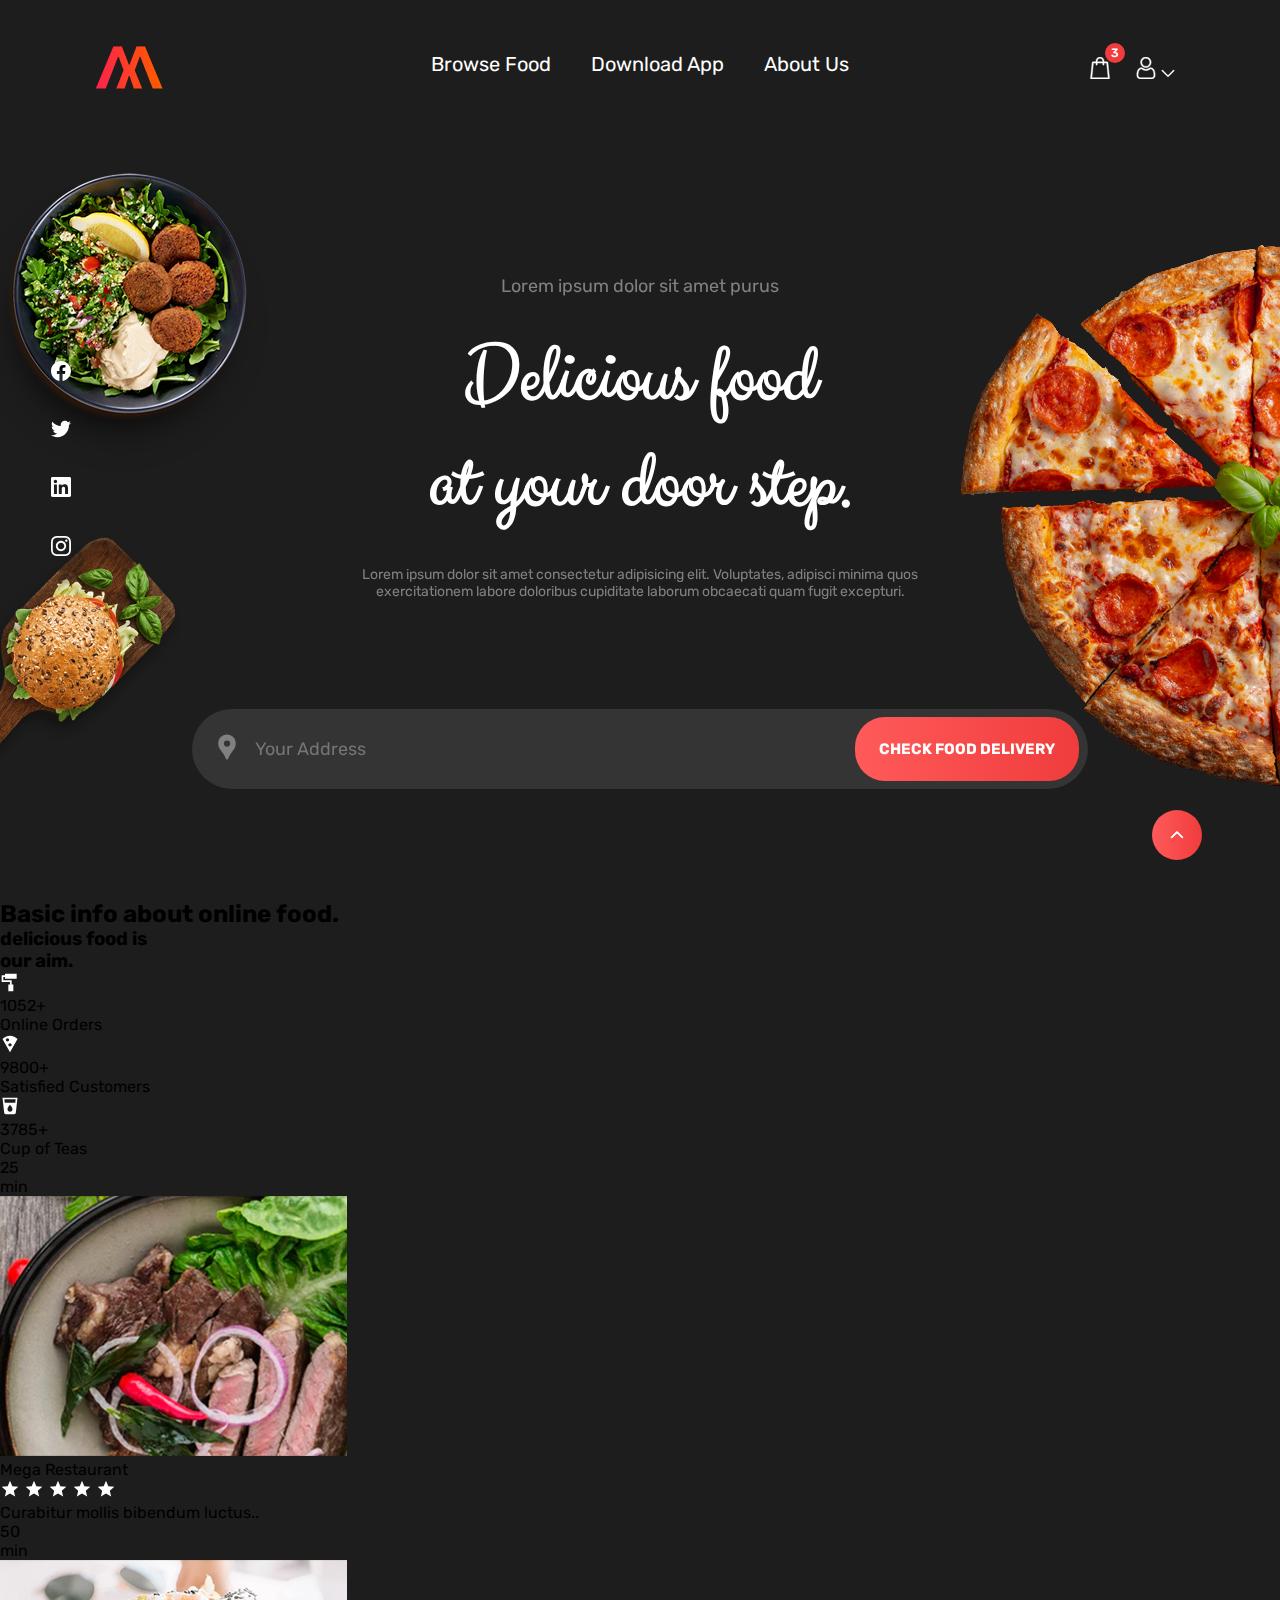
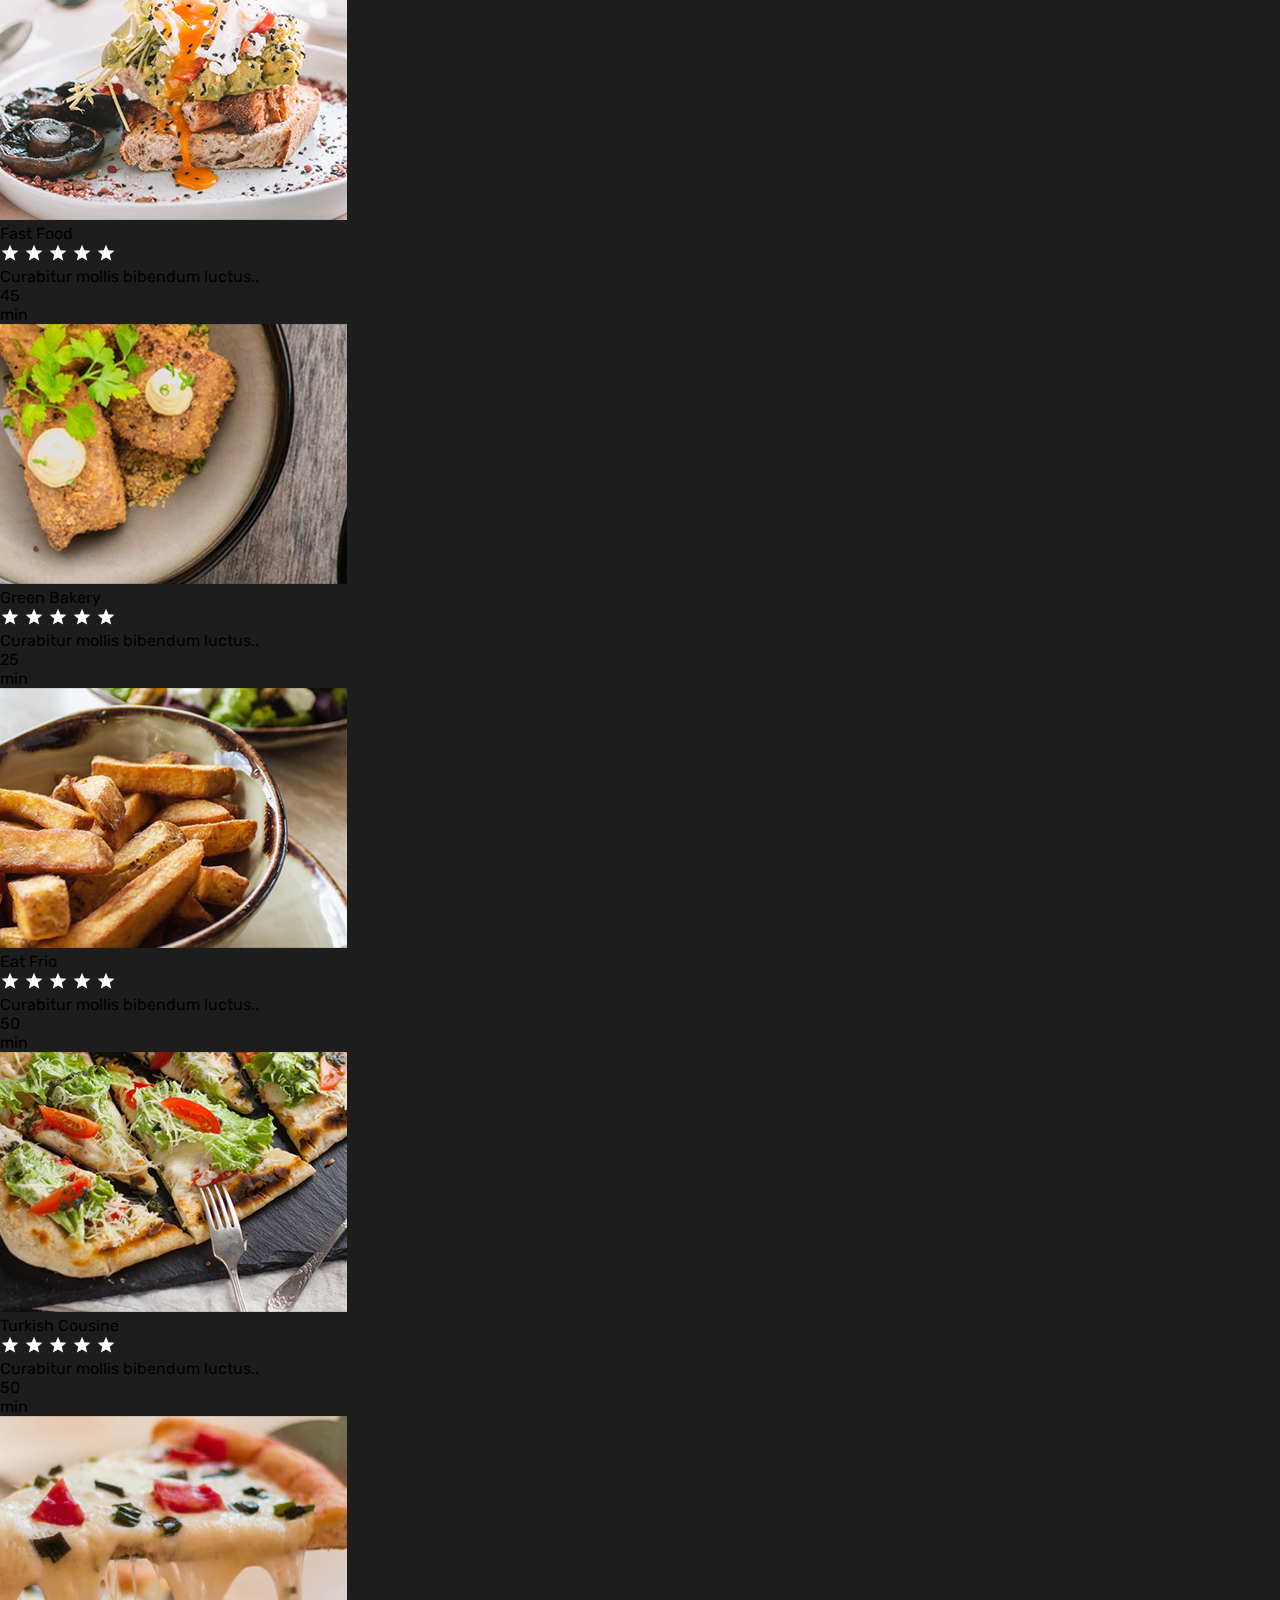
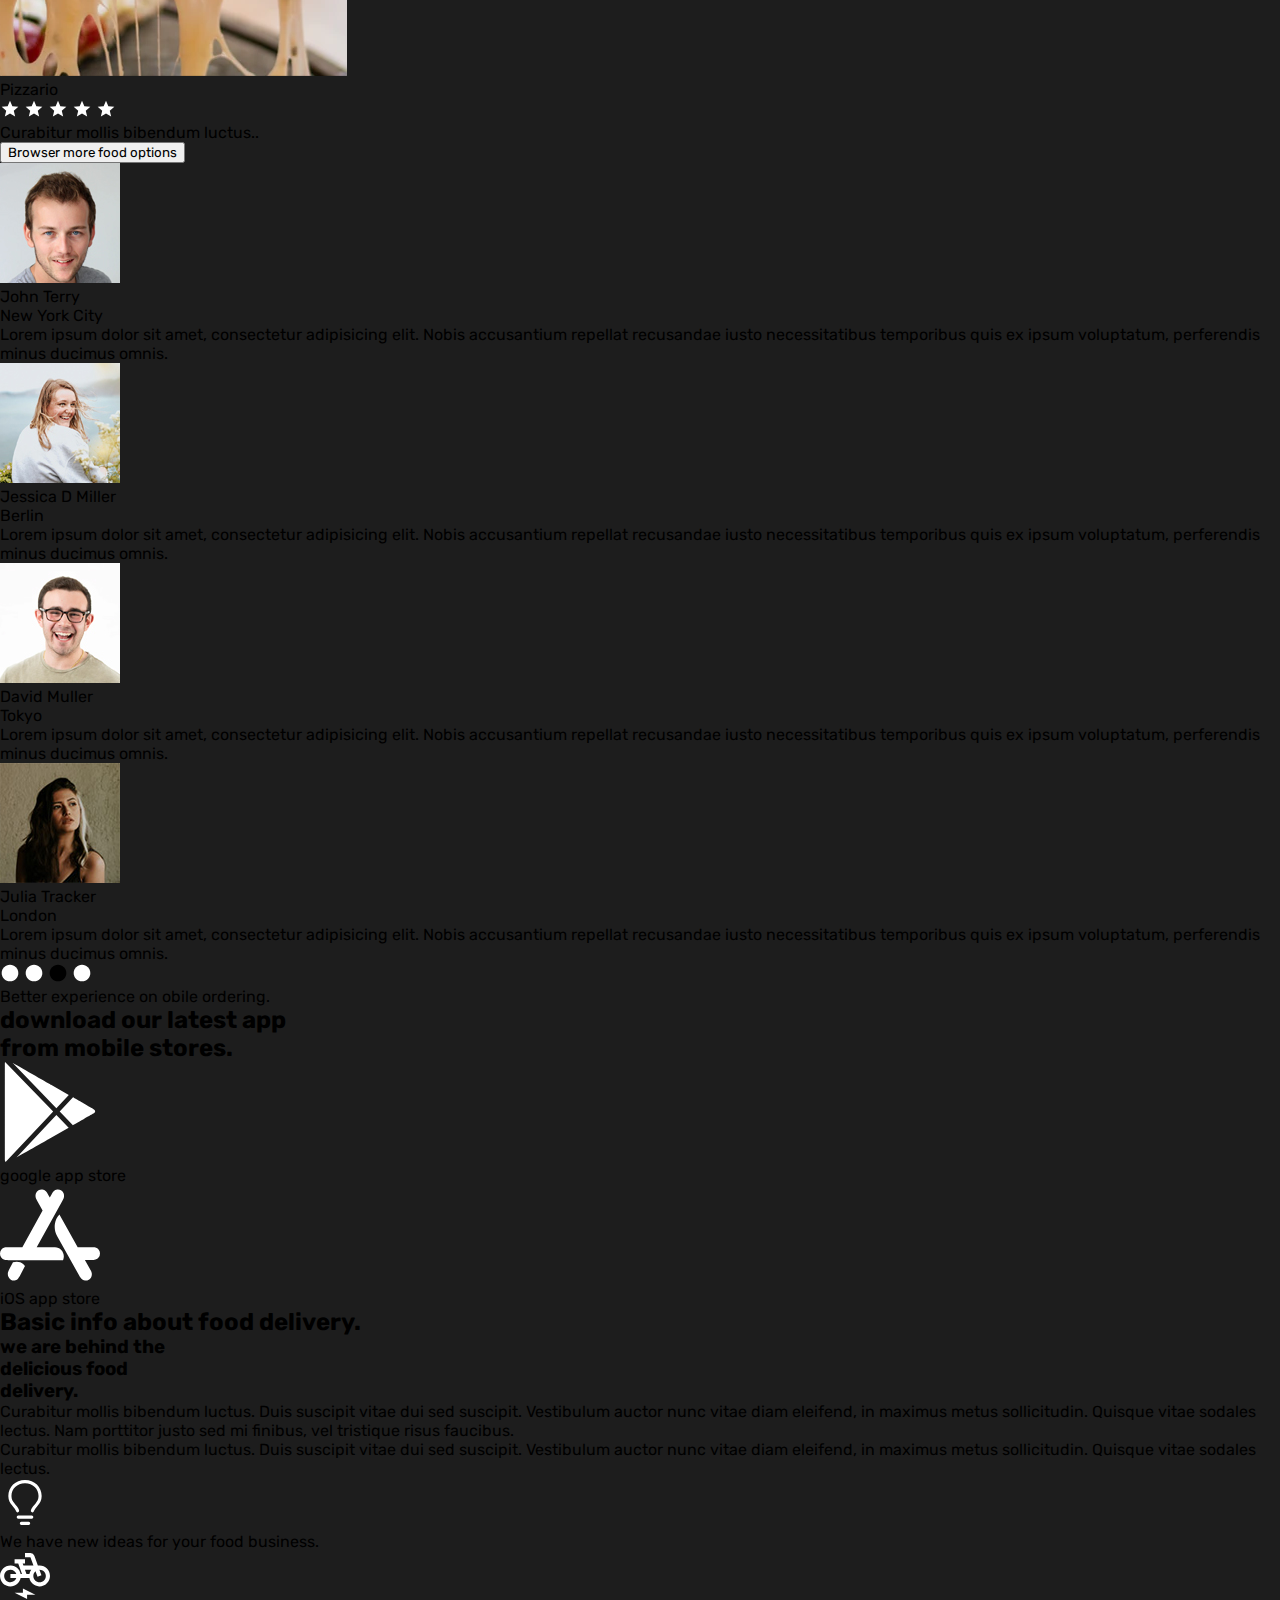
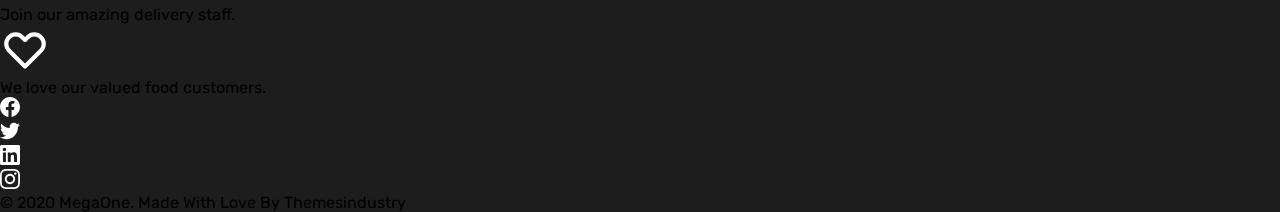
==== index.html @ eb3d3e6e "complete main section style" ====
<!DOCTYPE html>
<html lang="en">
<head>
    <meta charset="UTF-8">
    <meta name="viewport" content="width=device-width, initial-scale=1.0">
    <title>Food Delivery</title>
    <link rel="stylesheet" href="style/main.css">
    <link rel="preconnect" href="https://fonts.gstatic.com">
    <link href="https://fonts.googleapis.com/css2?family=Rubik:ital,wght@0,300;0,400;0,500;0,600;0,700;0,800;0,900;1,300;1,400;1,600;1,700;1,800;1,900&display=swap" rel="stylesheet">
    <link href="https://fonts.googleapis.com/css2?family=Clicker+Script&display=swap" rel="stylesheet">
</head>
<body>
    <div class="scroll-top">
        <svg width="20" height="20" xmlns="http://www.w3.org/2000/svg" viewBox="0 0 24 24" fill="currentColor" color="#fff">
            <path stroke="#fff" stroke-width="1" fill-rule="evenodd" d="M18.78 15.28a.75.75 0 000-1.06l-6.25-6.25a.75.75 0 00-1.06 0l-6.25 6.25a.75.75 0 101.06 1.06L12 9.56l5.72 5.72a.75.75 0 001.06 0z"></path>
        </svg>
    </div>
    <header>
        <div class="logo">
            <img src="imgs/logo.png" alt="logo">
        </div>
        <nav>
            <ul>
                <li>Browse Food</li>
                <li>Download App</li>
                <li>About Us</li>
            </ul>   
        </nav>
        <div class="checkout">
            <div class="shopping-bag">
                <svg height="22" width="22" viewBox="-35 0 512 512.00102" fill="white">
                    <path stroke="#fff" stroke-width="10" d="m443.054688 495.171875-38.914063-370.574219c-.816406-7.757812-7.355469-13.648437-15.15625-13.648437h-73.140625v-16.675781c0-51.980469-42.292969-94.273438-94.273438-94.273438-51.984374 0-94.277343 42.292969-94.277343 94.273438v16.675781h-73.140625c-7.800782 0-14.339844 5.890625-15.15625 13.648437l-38.9140628 370.574219c-.4492192 4.292969.9453128 8.578125 3.8320308 11.789063 2.890626 3.207031 7.007813 5.039062 11.324219 5.039062h412.65625c4.320313 0 8.4375-1.832031 11.324219-5.039062 2.894531-3.210938 4.285156-7.496094 3.835938-11.789063zm-285.285157-400.898437c0-35.175782 28.621094-63.796876 63.800781-63.796876 35.175782 0 63.796876 28.621094 63.796876 63.796876v16.675781h-127.597657zm-125.609375 387.25 35.714844-340.097657h59.417969v33.582031c0 8.414063 6.824219 15.238282 15.238281 15.238282s15.238281-6.824219 15.238281-15.238282v-33.582031h127.597657v33.582031c0 8.414063 6.824218 15.238282 15.238281 15.238282 8.414062 0 15.238281-6.824219 15.238281-15.238282v-33.582031h59.417969l35.714843 340.097657zm0 0"/>
                </svg>
                <div class="number">3</div>
                <div class="user-bag-submenu">
                    <div class="cart-items">
                        <div class="item" id="item-1">
                            <img src="imgs/item1.png" alt="item1"/>
                            <div class="info">
                                <div class="title">Lamp Chops Handi</div>
                                <div class="newoldprice">
                                    <span>$45.9</span>
                                    <span class="oldprice">$229.9</span>
                                </div>
                                <div class="count-remove">
                                    <div class="count">
                                        <button class="increase">+</button>
                                        <div class="countnumber">0</div>
                                        <button class="decrease">-</button>
                                    </div>
                                    <div class="trash">
                                        <svg width="28" height="28" xmlns="http://www.w3.org/2000/svg" fill="none" viewBox="0 0 24 24" stroke="currentColor" color="#fff">
                                            <path stroke-linecap="round" stroke-linejoin="round" stroke-width="2" d="M19 7l-.867 12.142A2 2 0 0116.138 21H7.862a2 2 0 01-1.995-1.858L5 7m5 4v6m4-6v6m1-10V4a1 1 0 00-1-1h-4a1 1 0 00-1 1v3M4 7h16"></path>
                                        </svg>
                                    </div>    
                                </div>
                            </div>
                        </div>
                        <div class="item" id="item-5">
                            <img src="imgs/item5.png" alt="item5"/>
                            <div class="info">
                                <div class="title">
                                    Double Stack Pizza</div>
                                <div class="newoldprice">
                                    <span>$31.9</span>
                                    <span class="oldprice">$229.9</span>
                                </div>
                                <div class="count-remove">
                                    <div class="count">
                                        <button class="increase">+</button>
                                        <div class="countnumber">0</div>
                                        <button class="decrease">-</button>
                                    </div>
                                    <div class="trash">
                                        <svg width="28" height="28" xmlns="http://www.w3.org/2000/svg" fill="none" viewBox="0 0 24 24" stroke="currentColor" color="#fff">
                                            <path stroke-linecap="round" stroke-linejoin="round" stroke-width="2" d="M19 7l-.867 12.142A2 2 0 0116.138 21H7.862a2 2 0 01-1.995-1.858L5 7m5 4v6m4-6v6m1-10V4a1 1 0 00-1-1h-4a1 1 0 00-1 1v3M4 7h16"></path>
                                        </svg>
                                    </div>    
                                </div>
                            </div>
                        </div>
                        <div class="item" id="item-6">
                            <img src="imgs/item6.png" alt="item6"/>
                            <div class="info">
                                <div class="title">Neapolitan Pizza</div>
                                <div class="newoldprice">
                                    <span>$52.9</span>
                                    <span class="oldprice">$229.9</span>
                                </div>
                                <div class="count-remove">
                                    <div class="count">
                                        <button class="increase">+</button>
                                        <div class="countnumber">0</div>
                                        <button class="decrease">-</button>
                                    </div>
                                    <div class="trash">
                                        <svg width="28" height="28" xmlns="http://www.w3.org/2000/svg" fill="none" viewBox="0 0 24 24" stroke="currentColor" color="#fff">
                                            <path stroke-linecap="round" stroke-linejoin="round" stroke-width="2" d="M19 7l-.867 12.142A2 2 0 0116.138 21H7.862a2 2 0 01-1.995-1.858L5 7m5 4v6m4-6v6m1-10V4a1 1 0 00-1-1h-4a1 1 0 00-1 1v3M4 7h16"></path>
                                        </svg>
                                    </div>    
                                </div>
                            </div>
                        </div>
                    </div>
                    <div class="checkout-price">$239.9</div>
                    <button class="checkout-button">CHECKOUT</button>
                </div>  
            </div>
            <div class="user-login">
                <svg width="22px" height="22px" viewBox="-42 0 512 512.001" fill="white" xmlns="http://www.w3.org/2000/svg">
                    <path stroke="#fff" stroke-width="10" d="m210.351562 246.632812c33.882813 0 63.21875-12.152343 87.195313-36.128906 23.96875-23.972656 36.125-53.304687 36.125-87.191406 0-33.875-12.152344-63.210938-36.128906-87.191406-23.976563-23.96875-53.3125-36.121094-87.191407-36.121094-33.886718 0-63.21875 12.152344-87.191406 36.125s-36.128906 53.308594-36.128906 87.1875c0 33.886719 12.15625 63.222656 36.128906 87.195312 23.980469 23.96875 53.316406 36.125 87.191406 36.125zm-65.972656-189.292968c18.394532-18.394532 39.972656-27.335938 65.972656-27.335938 25.996094 0 47.578126 8.941406 65.976563 27.335938 18.394531 18.398437 27.339844 39.980468 27.339844 65.972656 0 26-8.945313 47.578125-27.339844 65.976562-18.398437 18.398438-39.980469 27.339844-65.976563 27.339844-25.992187 0-47.570312-8.945312-65.972656-27.339844-18.398437-18.394531-27.34375-39.976562-27.34375-65.976562 0-25.992188 8.945313-47.574219 27.34375-65.972656zm0 0"/>
                    <path stroke="#fff" stroke-width="10" d="m426.128906 393.703125c-.691406-9.976563-2.089844-20.859375-4.148437-32.351563-2.078125-11.578124-4.753907-22.523437-7.957031-32.527343-3.3125-10.339844-7.808594-20.550781-13.375-30.335938-5.769532-10.15625-12.550782-19-20.160157-26.277343-7.957031-7.613282-17.699219-13.734376-28.964843-18.199219-11.226563-4.441407-23.667969-6.691407-36.976563-6.691407-5.226563 0-10.28125 2.144532-20.042969 8.5-6.007812 3.917969-13.035156 8.449219-20.878906 13.460938-6.707031 4.273438-15.792969 8.277344-27.015625 11.902344-10.949219 3.542968-22.066406 5.339844-33.042969 5.339844-10.96875 0-22.085937-1.796876-33.042968-5.339844-11.210938-3.621094-20.300782-7.625-26.996094-11.898438-7.769532-4.964844-14.800782-9.496094-20.898438-13.46875-9.753906-6.355468-14.808594-8.5-20.035156-8.5-13.3125 0-25.75 2.253906-36.972656 6.699219-11.257813 4.457031-21.003906 10.578125-28.96875 18.199219-7.609375 7.28125-14.390625 16.121094-20.15625 26.273437-5.558594 9.785157-10.058594 19.992188-13.371094 30.339844-3.199219 10.003906-5.875 20.945313-7.953125 32.523437-2.0625 11.476563-3.457031 22.363282-4.148437 32.363282-.679688 9.777344-1.023438 19.953125-1.023438 30.234375 0 26.726562 8.496094 48.363281 25.25 64.320312 16.546875 15.746094 38.4375 23.730469 65.066406 23.730469h246.53125c26.621094 0 48.511719-7.984375 65.0625-23.730469 16.757813-15.945312 25.253906-37.589843 25.253906-64.324219-.003906-10.316406-.351562-20.492187-1.035156-30.242187zm-44.90625 72.828125c-10.933594 10.40625-25.449218 15.464844-44.378906 15.464844h-246.527344c-18.933594 0-33.449218-5.058594-44.378906-15.460938-10.722656-10.207031-15.933594-24.140625-15.933594-42.585937 0-9.59375.316406-19.066407.949219-28.160157.617187-8.921874 1.878906-18.722656 3.75-29.136718 1.847656-10.285156 4.199219-19.9375 6.996094-28.675782 2.683593-8.378906 6.34375-16.675781 10.882812-24.667968 4.332031-7.617188 9.316407-14.152344 14.816407-19.417969 5.144531-4.925781 11.628906-8.957031 19.269531-11.980469 7.066406-2.796875 15.007812-4.328125 23.628906-4.558594 1.050781.558594 2.921875 1.625 5.953125 3.601563 6.167969 4.019531 13.277344 8.605469 21.136719 13.625 8.859375 5.648437 20.273437 10.75 33.910156 15.152344 13.941406 4.507812 28.160156 6.796875 42.273437 6.796875 14.113282 0 28.335938-2.289063 42.269532-6.792969 13.648437-4.410156 25.058594-9.507813 33.929687-15.164063 8.042969-5.140624 14.953125-9.59375 21.121094-13.617187 3.03125-1.972656 4.902344-3.042969 5.953125-3.601563 8.625.230469 16.566406 1.761719 23.636719 4.558594 7.636719 3.023438 14.121093 7.058594 19.265625 11.980469 5.5 5.261719 10.484375 11.796875 14.816406 19.421875 4.542969 7.988281 8.207031 16.289062 10.886719 24.660156 2.800781 8.75 5.15625 18.398438 7 28.675782 1.867187 10.433593 3.132812 20.238281 3.75 29.144531v.007812c.636719 9.058594.957031 18.527344.960937 28.148438-.003906 18.449219-5.214844 32.378906-15.9375 42.582031zm0 0"/>
                </svg>
                <svg class="chevron" width="22" height="22" xmlns="http://www.w3.org/2000/svg" viewBox="0 0 24 24" fill="currentColor" color="#fff"><path fill-rule="evenodd" d="M5.22 8.72a.75.75 0 000 1.06l6.25 6.25a.75.75 0 001.06 0l6.25-6.25a.75.75 0 00-1.06-1.06L12 14.44 6.28 8.72a.75.75 0 00-1.06 0z"></path>
                </svg>
                <div class="user-login-submenu">
                    <div class="login-item item">
                        <svg width="24" height="24" xmlns="http://www.w3.org/2000/svg" viewBox="0 0 20 20" fill="currentColor" color="#fff"><path fill-rule="evenodd" d="M18 8a6 6 0 01-7.743 5.743L10 14l-1 1-1 1H6v2H2v-4l4.257-4.257A6 6 0 1118 8zm-6-4a1 1 0 100 2 2 2 0 012 2 1 1 0 102 0 4 4 0 00-4-4z" clip-rule="evenodd"></path>
                        </svg>
                        <a href="#">Login</a>
                    </div>
                    <div class="register-item item">
                        <svg width="24" height="24" xmlns="http://www.w3.org/2000/svg" viewBox="0 0 20 20" fill="currentColor" color="#fff"><path d="M8 9a3 3 0 100-6 3 3 0 000 6zm0 2a6 6 0 016 6H2a6 6 0 016-6zm8-4a1 1 0 10-2 0v1h-1a1 1 0 100 2h1v1a1 1 0 102 0v-1h1a1 1 0 100-2h-1V7z"></path>
                        </svg>
                        <a href="#">Register</a>
                    </div>
                    <div class="account-item item">
                        <svg width="24" height="24" xmlns="http://www.w3.org/2000/svg" viewBox="0 0 24 24" fill="currentColor" color="#fff"><path d="M0 0h24v24H0z" fill="none"></path><path d="M12 2C6.48 2 2 6.48 2 12s4.48 10 10 10 10-4.48 10-10S17.52 2 12 2zm0 3c1.66 0 3 1.34 3 3s-1.34 3-3 3-3-1.34-3-3 1.34-3 3-3zm0 14.2a7.2 7.2 0 01-6-3.22c.03-1.99 4-3.08 6-3.08 1.99 0 5.97 1.09 6 3.08a7.2 7.2 0 01-6 3.22z"></path>
                        </svg>
                        <a href="#">Account</a>
                    </div>
                    <div class="logout-item item">
                        <svg width="24" height="24" xmlns="http://www.w3.org/2000/svg" viewBox="0 0 24 24" fill="currentColor" color="#fff"><path d="M0 0h24v24H0z" fill="none"></path><path d="M17 7l-1.41 1.41L18.17 11H8v2h10.17l-2.58 2.58L17 17l5-5zM4 5h8V3H4c-1.1 0-2 .9-2 2v14c0 1.1.9 2 2 2h8v-2H4V5z"></path>
                        </svg>
                        <a href="#">Logout</a>
                    </div>
                </div>
            </div>
        </div>
    </header>
    
    <main>
        <div class="mid-ri-img images">
            <img src="imgs/miri.png" alt="Pizza">
        </div>
        <div class="up-le-img images">
            <img src="imgs/uple.png" alt="dish">
        </div>
        <div class="lo-le-img images">
            <img src="imgs/lole.png" alt="">
        </div>
        <div class="social-icons">
            <div class="facebook">
                <svg width="20" height="20" role="img" viewBox="0 0 24 24" fill="currentColor" color="#fff" xmlns="http://www.w3.org/2000/svg">
                    <path d="M23.9981 11.9991C23.9981 5.37216 18.626 0 11.9991 0C5.37216 0 0 5.37216 0 11.9991C0 17.9882 4.38789 22.9522 10.1242 23.8524V15.4676H7.07758V11.9991H10.1242V9.35553C10.1242 6.34826 11.9156 4.68714 14.6564 4.68714C15.9692 4.68714 17.3424 4.92149 17.3424 4.92149V7.87439H15.8294C14.3388 7.87439 13.8739 8.79933 13.8739 9.74824V11.9991H17.2018L16.6698 15.4676H13.8739V23.8524C19.6103 22.9522 23.9981 17.9882 23.9981 11.9991Z"></path>
                </svg>
            </div>
            <div class="twitter">
                <svg width="20" height="20" role="img" viewBox="0 0 24 24" fill="currentColor" color="#fff" xmlns="http://www.w3.org/2000/svg">
                    <path d="M23.954 4.569c-.885.389-1.83.654-2.825.775 1.014-.611 1.794-1.574 2.163-2.723-.951.555-2.005.959-3.127 1.184-.896-.959-2.173-1.559-3.591-1.559-2.717 0-4.92 2.203-4.92 4.917 0 .39.045.765.127 1.124C7.691 8.094 4.066 6.13 1.64 3.161c-.427.722-.666 1.561-.666 2.475 0 1.71.87 3.213 2.188 4.096-.807-.026-1.566-.248-2.228-.616v.061c0 2.385 1.693 4.374 3.946 4.827-.413.111-.849.171-1.296.171-.314 0-.615-.03-.916-.086.631 1.953 2.445 3.377 4.604 3.417-1.68 1.319-3.809 2.105-6.102 2.105-.39 0-.779-.023-1.17-.067 2.189 1.394 4.768 2.209 7.557 2.209 9.054 0 13.999-7.496 13.999-13.986 0-.209 0-.42-.015-.63.961-.689 1.8-1.56 2.46-2.548l-.047-.02z"></path>
                </svg>
            </div>
            <div class="linkedin">
                <svg width="20" height="20" role="img" viewBox="0 0 24 24" fill="currentColor" color="#fff" xmlns="http://www.w3.org/2000/svg">
                    <path d="M20.447 20.452h-3.554v-5.569c0-1.328-.027-3.037-1.852-3.037-1.853 0-2.136 1.445-2.136 2.939v5.667H9.351V9h3.414v1.561h.046c.477-.9 1.637-1.85 3.37-1.85 3.601 0 4.267 2.37 4.267 5.455v6.286zM5.337 7.433c-1.144 0-2.063-.926-2.063-2.065 0-1.138.92-2.063 2.063-2.063 1.14 0 2.064.925 2.064 2.063 0 1.139-.925 2.065-2.064 2.065zm1.782 13.019H3.555V9h3.564v11.452zM22.225 0H1.771C.792 0 0 .774 0 1.729v20.542C0 23.227.792 24 1.771 24h20.451C23.2 24 24 23.227 24 22.271V1.729C24 .774 23.2 0 22.222 0h.003z"></path>
                </svg>
            </div>
            <div class="instagram">
                <svg width="20" height="20" role="img" viewBox="0 0 24 24" fill="currentColor" color="#fff" xmlns="http://www.w3.org/2000/svg">
                    <path d="M12 0C8.74 0 8.333.015 7.053.072 5.775.132 4.905.333 4.14.63c-.789.306-1.459.717-2.126 1.384S.935 3.35.63 4.14C.333 4.905.131 5.775.072 7.053.012 8.333 0 8.74 0 12s.015 3.667.072 4.947c.06 1.277.261 2.148.558 2.913.306.788.717 1.459 1.384 2.126.667.666 1.336 1.079 2.126 1.384.766.296 1.636.499 2.913.558C8.333 23.988 8.74 24 12 24s3.667-.015 4.947-.072c1.277-.06 2.148-.262 2.913-.558.788-.306 1.459-.718 2.126-1.384.666-.667 1.079-1.335 1.384-2.126.296-.765.499-1.636.558-2.913.06-1.28.072-1.687.072-4.947s-.015-3.667-.072-4.947c-.06-1.277-.262-2.149-.558-2.913-.306-.789-.718-1.459-1.384-2.126C21.319 1.347 20.651.935 19.86.63c-.765-.297-1.636-.499-2.913-.558C15.667.012 15.26 0 12 0zm0 2.16c3.203 0 3.585.016 4.85.071 1.17.055 1.805.249 2.227.415.562.217.96.477 1.382.896.419.42.679.819.896 1.381.164.422.36 1.057.413 2.227.057 1.266.07 1.646.07 4.85s-.015 3.585-.074 4.85c-.061 1.17-.256 1.805-.421 2.227-.224.562-.479.96-.899 1.382-.419.419-.824.679-1.38.896-.42.164-1.065.36-2.235.413-1.274.057-1.649.07-4.859.07-3.211 0-3.586-.015-4.859-.074-1.171-.061-1.816-.256-2.236-.421-.569-.224-.96-.479-1.379-.899-.421-.419-.69-.824-.9-1.38-.165-.42-.359-1.065-.42-2.235-.045-1.26-.061-1.649-.061-4.844 0-3.196.016-3.586.061-4.861.061-1.17.255-1.814.42-2.234.21-.57.479-.96.9-1.381.419-.419.81-.689 1.379-.898.42-.166 1.051-.361 2.221-.421 1.275-.045 1.65-.06 4.859-.06l.045.03zm0 3.678c-3.405 0-6.162 2.76-6.162 6.162 0 3.405 2.76 6.162 6.162 6.162 3.405 0 6.162-2.76 6.162-6.162 0-3.405-2.76-6.162-6.162-6.162zM12 16c-2.21 0-4-1.79-4-4s1.79-4 4-4 4 1.79 4 4-1.79 4-4 4zm7.846-10.405c0 .795-.646 1.44-1.44 1.44-.795 0-1.44-.646-1.44-1.44 0-.794.646-1.439 1.44-1.439.793-.001 1.44.645 1.44 1.439z"></path>
                </svg>
            </div>
        </div>
        <div class="main-text">
            <p>Lorem ipsum dolor sit amet purus</p>
            <h1>Delicious food<br/> at your door step.</h1>
            <p class="p-two">Lorem ipsum dolor sit amet consectetur adipisicing elit. Voluptates, adipisci minima quos exercitationem labore doloribus cupiditate laborum obcaecati quam fugit excepturi.</p>
        </div>
        <div class="search">
            <input type="text" placeholder="your address">
            <button>check food delivery</button>
            <div class="location-pin">
                <svg width="30" height="30" xmlns="http://www.w3.org/2000/svg" viewBox="0 0 24 24" fill="currentColor" color="gray">
                    <path fill="none" d="M0 0h24v24H0z"></path>
                    <path d="M12 2C8.13 2 5 5.13 5 9c0 1.74.5 3.37 1.41 4.84.95 1.54 2.2 2.86 3.16 4.4.47.75.81 1.45 1.17 2.26.26.55.47 1.5 1.26 1.5s1-.95 1.25-1.5c.37-.81.7-1.51 1.17-2.26.96-1.53 2.21-2.85 3.16-4.4C18.5 12.37 19 10.74 19 9c0-3.87-3.13-7-7-7zm0 9.75a2.5 2.5 0 010-5 2.5 2.5 0 010 5z"></path>
                </svg>
            </div>
        </div>
    </main>
    <div class="browse-food">
        <div class="basic-info">
            <div class="left-hand-text">
                <h2>Basic info about online food.</h2>
                <h3>delicious food is <br/>our aim.</h3>
            </div>
            <div class="info-about-us">
                <div class="online-orders">
                    <div class="painter-icon">
                        <svg width="20" height="20" xmlns="http://www.w3.org/2000/svg" viewBox="0 0 24 24" fill="currentColor" color="#fff">
                            <path d="M0 0h24v24H0z" fill="none"></path>
                            <path d="M20 2v6H6V6H4v4h10v5h2v8h-6v-8h2v-3H2V4h4V2"></path>
                        </svg>
                    </div>
                    <div class="orders-num">1052+</div>
                    <div class="orders-text">Online Orders</div>
                </div>
                <div class="satisfied-customers">
                    <div class="pizza-icon">
                        <svg width="20" height="20" xmlns="http://www.w3.org/2000/svg" viewBox="0 0 24 24" fill="currentColor" color="#fff">
                            <path d="M0 0h24v24H0z" fill="none"></path>
                            <path d="M12 2C8.43 2 5.23 3.54 3.01 6L12 22l8.99-16C18.78 3.55 15.57 2 12 2zM7 7c0-1.1.9-2 2-2s2 .9 2 2-.9 2-2 2-2-.9-2-2zm5 8c-1.1 0-2-.9-2-2s.9-2 2-2 2 .9 2 2-.9 2-2 2z"></path>
                        </svg>
                    </div>
                    <div class="satisfied-number">9800+</div>
                    <div class="satisfied-text">Satisfied Customers</div>
                </div>
                <div class="cups-of-tea">
                    <div class="cup-icon">
                        <svg width="20" height="20" xmlns="http://www.w3.org/2000/svg" viewBox="0 0 24 24" fill="currentColor" color="#fff">
                            <path d="M0 0h24v24H0z" fill="none"></path>
                            <path d="M3 2l2.01 18.23C5.13 21.23 5.97 22 7 22h10c1.03 0 1.87-.77 1.99-1.77L21 2H3zm9 17c-1.66 0-3-1.34-3-3 0-2 3-5.4 3-5.4s3 3.4 3 5.4c0 1.66-1.34 3-3 3zm6.33-11H5.67l-.44-4h13.53l-.43 4z"></path>
                        </svg>
                    </div>
                    <div class="cups-number">3785+</div>
                    <div class="cups-text">Cup of Teas</div>
                </div>    
            </div>
            <div class="food-options">
                <div class="mega-restaurant">
                    <div class="time-tag">25 <br/>min</div>
                    <div class="mega-img">
                        <img src="imgs/mega.png" alt="mega restaurant">
                    </div>
                    <div class="mega-content">
                        <div class="mega-title">Mega Restaurant</div>
                        <div class="star-rating">
                            <svg width="20" height="20" xmlns="http://www.w3.org/2000/svg" viewBox="0 0 24 24" fill="currentColor" color="#fff">
                                <path d="M0 0h24v24H0z" fill="none"></path><path d="M0 0h24v24H0z" fill="none"></path><path d="M12 17.27L18.18 21l-1.64-7.03L22 9.24l-7.19-.61L12 2 9.19 8.63 2 9.24l5.46 4.73L5.82 21z"></path>
                            </svg>
                            <svg width="20" height="20" xmlns="http://www.w3.org/2000/svg" viewBox="0 0 24 24" fill="currentColor" color="#fff">
                                <path d="M0 0h24v24H0z" fill="none"></path><path d="M0 0h24v24H0z" fill="none"></path><path d="M12 17.27L18.18 21l-1.64-7.03L22 9.24l-7.19-.61L12 2 9.19 8.63 2 9.24l5.46 4.73L5.82 21z"></path>
                            </svg>
                            <svg width="20" height="20" xmlns="http://www.w3.org/2000/svg" viewBox="0 0 24 24" fill="currentColor" color="#fff">
                                <path d="M0 0h24v24H0z" fill="none"></path><path d="M0 0h24v24H0z" fill="none"></path><path d="M12 17.27L18.18 21l-1.64-7.03L22 9.24l-7.19-.61L12 2 9.19 8.63 2 9.24l5.46 4.73L5.82 21z"></path>
                            </svg>
                            <svg width="20" height="20" xmlns="http://www.w3.org/2000/svg" viewBox="0 0 24 24" fill="currentColor" color="#fff">
                                <path d="M0 0h24v24H0z" fill="none"></path><path d="M0 0h24v24H0z" fill="none"></path><path d="M12 17.27L18.18 21l-1.64-7.03L22 9.24l-7.19-.61L12 2 9.19 8.63 2 9.24l5.46 4.73L5.82 21z"></path>
                            </svg>
                            <svg width="20" height="20" xmlns="http://www.w3.org/2000/svg" viewBox="0 0 24 24" fill="currentColor" color="#fff">
                                <path d="M0 0h24v24H0z" fill="none"></path><path d="M0 0h24v24H0z" fill="none"></path><path d="M12 17.27L18.18 21l-1.64-7.03L22 9.24l-7.19-.61L12 2 9.19 8.63 2 9.24l5.46 4.73L5.82 21z"></path>
                            </svg>
                        </div>
                    </div>
                    <p>Curabitur mollis bibendum luctus..</p>
                </div>
                <div class="fast-food">
                    <div class="time-tag">50 <br/>min</div>
                    <div class="fast-img">
                        <img src="imgs/fastfood.png" alt="fast food" />
                    </div>
                    <div class="fast-content">
                        <div class="fast-title">Fast Food</div>
                        <div class="star-rating">
                            <svg width="20" height="20" xmlns="http://www.w3.org/2000/svg" viewBox="0 0 24 24" fill="currentColor" color="#fff">
                                <path d="M0 0h24v24H0z" fill="none"></path><path d="M0 0h24v24H0z" fill="none"></path><path d="M12 17.27L18.18 21l-1.64-7.03L22 9.24l-7.19-.61L12 2 9.19 8.63 2 9.24l5.46 4.73L5.82 21z"></path>
                            </svg>
                            <svg width="20" height="20" xmlns="http://www.w3.org/2000/svg" viewBox="0 0 24 24" fill="currentColor" color="#fff">
                                <path d="M0 0h24v24H0z" fill="none"></path><path d="M0 0h24v24H0z" fill="none"></path><path d="M12 17.27L18.18 21l-1.64-7.03L22 9.24l-7.19-.61L12 2 9.19 8.63 2 9.24l5.46 4.73L5.82 21z"></path>
                            </svg>
                            <svg width="20" height="20" xmlns="http://www.w3.org/2000/svg" viewBox="0 0 24 24" fill="currentColor" color="#fff">
                                <path d="M0 0h24v24H0z" fill="none"></path><path d="M0 0h24v24H0z" fill="none"></path><path d="M12 17.27L18.18 21l-1.64-7.03L22 9.24l-7.19-.61L12 2 9.19 8.63 2 9.24l5.46 4.73L5.82 21z"></path>
                            </svg>
                            <svg width="20" height="20" xmlns="http://www.w3.org/2000/svg" viewBox="0 0 24 24" fill="currentColor" color="#fff">
                                <path d="M0 0h24v24H0z" fill="none"></path><path d="M0 0h24v24H0z" fill="none"></path><path d="M12 17.27L18.18 21l-1.64-7.03L22 9.24l-7.19-.61L12 2 9.19 8.63 2 9.24l5.46 4.73L5.82 21z"></path>
                            </svg>
                            <svg width="20" height="20" xmlns="http://www.w3.org/2000/svg" viewBox="0 0 24 24" fill="currentColor" color="#fff">
                                <path d="M0 0h24v24H0z" fill="none"></path><path d="M0 0h24v24H0z" fill="none"></path><path d="M12 17.27L18.18 21l-1.64-7.03L22 9.24l-7.19-.61L12 2 9.19 8.63 2 9.24l5.46 4.73L5.82 21z"></path>
                            </svg>
                        </div>
                    </div>
                    <p>Curabitur mollis bibendum luctus..</p>
                </div>
                <div class="green-bakery">
                    <div class="time-tag">45 <br/>min</div>
                    <div class="green-img">
                        <img src="imgs/green.png" alt="green bakery" />
                    </div>
                    <div class="green-content">
                        <div class="green-title">Green Bakery</div>
                        <div class="star-rating">
                            <svg width="20" height="20" xmlns="http://www.w3.org/2000/svg" viewBox="0 0 24 24" fill="currentColor" color="#fff">
                                <path d="M0 0h24v24H0z" fill="none"></path><path d="M0 0h24v24H0z" fill="none"></path><path d="M12 17.27L18.18 21l-1.64-7.03L22 9.24l-7.19-.61L12 2 9.19 8.63 2 9.24l5.46 4.73L5.82 21z"></path>
                            </svg>
                            <svg width="20" height="20" xmlns="http://www.w3.org/2000/svg" viewBox="0 0 24 24" fill="currentColor" color="#fff">
                                <path d="M0 0h24v24H0z" fill="none"></path><path d="M0 0h24v24H0z" fill="none"></path><path d="M12 17.27L18.18 21l-1.64-7.03L22 9.24l-7.19-.61L12 2 9.19 8.63 2 9.24l5.46 4.73L5.82 21z"></path>
                            </svg>
                            <svg width="20" height="20" xmlns="http://www.w3.org/2000/svg" viewBox="0 0 24 24" fill="currentColor" color="#fff">
                                <path d="M0 0h24v24H0z" fill="none"></path><path d="M0 0h24v24H0z" fill="none"></path><path d="M12 17.27L18.18 21l-1.64-7.03L22 9.24l-7.19-.61L12 2 9.19 8.63 2 9.24l5.46 4.73L5.82 21z"></path>
                            </svg>
                            <svg width="20" height="20" xmlns="http://www.w3.org/2000/svg" viewBox="0 0 24 24" fill="currentColor" color="#fff">
                                <path d="M0 0h24v24H0z" fill="none"></path><path d="M0 0h24v24H0z" fill="none"></path><path d="M12 17.27L18.18 21l-1.64-7.03L22 9.24l-7.19-.61L12 2 9.19 8.63 2 9.24l5.46 4.73L5.82 21z"></path>
                            </svg>
                            <svg width="20" height="20" xmlns="http://www.w3.org/2000/svg" viewBox="0 0 24 24" fill="currentColor" color="#fff">
                                <path d="M0 0h24v24H0z" fill="none"></path><path d="M0 0h24v24H0z" fill="none"></path><path d="M12 17.27L18.18 21l-1.64-7.03L22 9.24l-7.19-.61L12 2 9.19 8.63 2 9.24l5.46 4.73L5.82 21z"></path>
                            </svg>
                        </div>
                    </div>
                    <p>Curabitur mollis bibendum luctus..</p>
                </div>
                <div class="eat-frio">
                    <div class="time-tag">25 <br/>min</div>
                    <div class="eat-img">
                        <img src="imgs/frio.png" alt="frio" />
                    </div>
                    <div class="frio-content">
                        <div class="frio-title">Eat Frio</div>
                        <div class="star-rating">
                            <svg width="20" height="20" xmlns="http://www.w3.org/2000/svg" viewBox="0 0 24 24" fill="currentColor" color="#fff">
                                <path d="M0 0h24v24H0z" fill="none"></path><path d="M0 0h24v24H0z" fill="none"></path><path d="M12 17.27L18.18 21l-1.64-7.03L22 9.24l-7.19-.61L12 2 9.19 8.63 2 9.24l5.46 4.73L5.82 21z"></path>
                            </svg>
                            <svg width="20" height="20" xmlns="http://www.w3.org/2000/svg" viewBox="0 0 24 24" fill="currentColor" color="#fff">
                                <path d="M0 0h24v24H0z" fill="none"></path><path d="M0 0h24v24H0z" fill="none"></path><path d="M12 17.27L18.18 21l-1.64-7.03L22 9.24l-7.19-.61L12 2 9.19 8.63 2 9.24l5.46 4.73L5.82 21z"></path>
                            </svg>
                            <svg width="20" height="20" xmlns="http://www.w3.org/2000/svg" viewBox="0 0 24 24" fill="currentColor" color="#fff">
                                <path d="M0 0h24v24H0z" fill="none"></path><path d="M0 0h24v24H0z" fill="none"></path><path d="M12 17.27L18.18 21l-1.64-7.03L22 9.24l-7.19-.61L12 2 9.19 8.63 2 9.24l5.46 4.73L5.82 21z"></path>
                            </svg>
                            <svg width="20" height="20" xmlns="http://www.w3.org/2000/svg" viewBox="0 0 24 24" fill="currentColor" color="#fff">
                                <path d="M0 0h24v24H0z" fill="none"></path><path d="M0 0h24v24H0z" fill="none"></path><path d="M12 17.27L18.18 21l-1.64-7.03L22 9.24l-7.19-.61L12 2 9.19 8.63 2 9.24l5.46 4.73L5.82 21z"></path>
                            </svg>
                            <svg width="20" height="20" xmlns="http://www.w3.org/2000/svg" viewBox="0 0 24 24" fill="currentColor" color="#fff">
                                <path d="M0 0h24v24H0z" fill="none"></path><path d="M0 0h24v24H0z" fill="none"></path><path d="M12 17.27L18.18 21l-1.64-7.03L22 9.24l-7.19-.61L12 2 9.19 8.63 2 9.24l5.46 4.73L5.82 21z"></path>
                            </svg>
                        </div>
                        <p>Curabitur mollis bibendum luctus..</p>
                    </div>
                </div>
                <div class="turkish-cousine">
                    <div class="time-tag">50 <br/>min</div>
                    <div class="turkish-img">
                        <img src="imgs/turkish.png" alt="turkish cousine" />
                    </div>
                    <div class="turkish-content">
                        <div class="turkish-title">Turkish Cousine</div>
                        <div class="star-rating">
                            <svg width="20" height="20" xmlns="http://www.w3.org/2000/svg" viewBox="0 0 24 24" fill="currentColor" color="#fff">
                                <path d="M0 0h24v24H0z" fill="none"></path><path d="M0 0h24v24H0z" fill="none"></path><path d="M12 17.27L18.18 21l-1.64-7.03L22 9.24l-7.19-.61L12 2 9.19 8.63 2 9.24l5.46 4.73L5.82 21z"></path>
                            </svg>
                            <svg width="20" height="20" xmlns="http://www.w3.org/2000/svg" viewBox="0 0 24 24" fill="currentColor" color="#fff">
                                <path d="M0 0h24v24H0z" fill="none"></path><path d="M0 0h24v24H0z" fill="none"></path><path d="M12 17.27L18.18 21l-1.64-7.03L22 9.24l-7.19-.61L12 2 9.19 8.63 2 9.24l5.46 4.73L5.82 21z"></path>
                            </svg>
                            <svg width="20" height="20" xmlns="http://www.w3.org/2000/svg" viewBox="0 0 24 24" fill="currentColor" color="#fff">
                                <path d="M0 0h24v24H0z" fill="none"></path><path d="M0 0h24v24H0z" fill="none"></path><path d="M12 17.27L18.18 21l-1.64-7.03L22 9.24l-7.19-.61L12 2 9.19 8.63 2 9.24l5.46 4.73L5.82 21z"></path>
                            </svg>
                            <svg width="20" height="20" xmlns="http://www.w3.org/2000/svg" viewBox="0 0 24 24" fill="currentColor" color="#fff">
                                <path d="M0 0h24v24H0z" fill="none"></path><path d="M0 0h24v24H0z" fill="none"></path><path d="M12 17.27L18.18 21l-1.64-7.03L22 9.24l-7.19-.61L12 2 9.19 8.63 2 9.24l5.46 4.73L5.82 21z"></path>
                            </svg>
                            <svg width="20" height="20" xmlns="http://www.w3.org/2000/svg" viewBox="0 0 24 24" fill="currentColor" color="#fff">
                                <path d="M0 0h24v24H0z" fill="none"></path><path d="M0 0h24v24H0z" fill="none"></path><path d="M12 17.27L18.18 21l-1.64-7.03L22 9.24l-7.19-.61L12 2 9.19 8.63 2 9.24l5.46 4.73L5.82 21z"></path>
                            </svg>
                        </div>
                        <p>Curabitur mollis bibendum luctus..</p>
                    </div>
                </div>
                <div class="pizzario">
                    <div class="time-tag">50 <br/>min</div>
                    <div class="pizzario-img">
                        <img src="imgs/pizzario.png" alt="pizzario" />
                    </div>
                    <div class="pizzario-content">
                        <div class="pizzario-title">Pizzario</div>
                        <div class="star-rating">
                            <svg width="20" height="20" xmlns="http://www.w3.org/2000/svg" viewBox="0 0 24 24" fill="currentColor" color="#fff">
                                <path d="M0 0h24v24H0z" fill="none"></path><path d="M0 0h24v24H0z" fill="none"></path><path d="M12 17.27L18.18 21l-1.64-7.03L22 9.24l-7.19-.61L12 2 9.19 8.63 2 9.24l5.46 4.73L5.82 21z"></path>
                            </svg>
                            <svg width="20" height="20" xmlns="http://www.w3.org/2000/svg" viewBox="0 0 24 24" fill="currentColor" color="#fff">
                                <path d="M0 0h24v24H0z" fill="none"></path><path d="M0 0h24v24H0z" fill="none"></path><path d="M12 17.27L18.18 21l-1.64-7.03L22 9.24l-7.19-.61L12 2 9.19 8.63 2 9.24l5.46 4.73L5.82 21z"></path>
                            </svg>
                            <svg width="20" height="20" xmlns="http://www.w3.org/2000/svg" viewBox="0 0 24 24" fill="currentColor" color="#fff">
                                <path d="M0 0h24v24H0z" fill="none"></path><path d="M0 0h24v24H0z" fill="none"></path><path d="M12 17.27L18.18 21l-1.64-7.03L22 9.24l-7.19-.61L12 2 9.19 8.63 2 9.24l5.46 4.73L5.82 21z"></path>
                            </svg>
                            <svg width="20" height="20" xmlns="http://www.w3.org/2000/svg" viewBox="0 0 24 24" fill="currentColor" color="#fff">
                                <path d="M0 0h24v24H0z" fill="none"></path><path d="M0 0h24v24H0z" fill="none"></path><path d="M12 17.27L18.18 21l-1.64-7.03L22 9.24l-7.19-.61L12 2 9.19 8.63 2 9.24l5.46 4.73L5.82 21z"></path>
                            </svg>
                            <svg width="20" height="20" xmlns="http://www.w3.org/2000/svg" viewBox="0 0 24 24" fill="currentColor" color="#fff">
                                <path d="M0 0h24v24H0z" fill="none"></path><path d="M0 0h24v24H0z" fill="none"></path><path d="M12 17.27L18.18 21l-1.64-7.03L22 9.24l-7.19-.61L12 2 9.19 8.63 2 9.24l5.46 4.73L5.82 21z"></path>
                            </svg>
                        </div>
                        <p>Curabitur mollis bibendum luctus..</p>
                    </div>
                </div>
            </div>
        </div>
        <button>Browser more food options</button>
    </div>
    <div class="reviews">
        <div class="slider">
            <div class="john">
                <img src="imgs/john.jpg" alt="john-terry">
                <div class="client-name">John Terry</div>
                <div class="client-city">New York City</div>
                <p>Lorem ipsum dolor sit amet, consectetur adipisicing elit. Nobis accusantium repellat recusandae iusto necessitatibus temporibus quis ex ipsum voluptatum, perferendis minus ducimus omnis.</p>
            </div>
            <div class="jessica">
                <img src="imgs/jessica.jpg" alt="jessica-d-miller">
                <div class="client-name">Jessica D Miller</div>
                <div class="client-city">Berlin</div>
                <p>Lorem ipsum dolor sit amet, consectetur adipisicing elit. Nobis accusantium repellat recusandae iusto necessitatibus temporibus quis ex ipsum voluptatum, perferendis minus ducimus omnis.</p>
            </div>
            <div class="david">
                <img src="imgs/david.jpg" alt="david-muller">
                <div class="client-name">David Muller</div>
                <div class="client-city">Tokyo</div>
                <p>Lorem ipsum dolor sit amet, consectetur adipisicing elit. Nobis accusantium repellat recusandae iusto necessitatibus temporibus quis ex ipsum voluptatum, perferendis minus ducimus omnis.</p>
            </div>
            <div class="julia">
                <img src="imgs/julia.jpg" alt="julia-tracker">
                <div class="client-name">Julia Tracker</div>
                <div class="client-city">London</div>
                <p>Lorem ipsum dolor sit amet, consectetur adipisicing elit. Nobis accusantium repellat recusandae iusto necessitatibus temporibus quis ex ipsum voluptatum, perferendis minus ducimus omnis.</p>
            </div>
            <div class="slider-dots">
                <svg width="20" height="20" xmlns="http://www.w3.org/2000/svg" viewBox="0 0 24 24" fill="currentColor" color="#fff">
                    <path d="M0 0h24v24H0z" fill="none"></path><path d="M12 2C6.47 2 2 6.47 2 12s4.47 10 10 10 10-4.47 10-10S17.53 2 12 2z"></path>
                </svg>
                <svg width="20" height="20" xmlns="http://www.w3.org/2000/svg" viewBox="0 0 24 24" fill="currentColor" color="#fff">
                    <path d="M0 0h24v24H0z" fill="none"></path><path d="M12 2C6.47 2 2 6.47 2 12s4.47 10 10 10 10-4.47 10-10S17.53 2 12 2z"></path>
                </svg>
                <svg width="20" height="20" xmlns="http://www.w3.org/2000/svg" viewBox="0 0 24 24" fill="currentColor" color="#000">
                    <path d="M0 0h24v24H0z" fill="none"></path><path d="M12 2C6.47 2 2 6.47 2 12s4.47 10 10 10 10-4.47 10-10S17.53 2 12 2z"></path>
                </svg>
                <svg width="20" height="20" xmlns="http://www.w3.org/2000/svg" viewBox="0 0 24 24" fill="currentColor" color="#fff">
                    <path d="M0 0h24v24H0z" fill="none"></path><path d="M12 2C6.47 2 2 6.47 2 12s4.47 10 10 10 10-4.47 10-10S17.53 2 12 2z"></path>
                </svg>
            </div>
        </div>
    </div>
    <div class="download-app">
        <p>Better experience on obile ordering.</p>
        <h2>download our latest app<br/> from mobile stores.</h2>
        <div class="stores">
            <div class="play-store">
                <div class="play-icon">
                    <svg width="100" height="100" role="img" viewBox="0 0 24 24" fill="currentColor" color="#fff" xmlns="http://www.w3.org/2000/svg">
                        <path d="M1.22 0c-.03.093-.06.185-.06.308v23.229c0 .217.061.34.184.463l11.415-12.093L1.22 0zm12.309 12.708l2.951 3.045-4.213 2.4s-5.355 3.044-8.308 4.739l9.57-10.184zm.801-.831l3.166 3.292c.496-.276 4.371-2.492 4.924-2.8.584-.338.525-.8.029-1.046-.459-.255-4.334-2.475-4.92-2.835l-3.203 3.392.004-.003zm-.803-.8l2.984-3.169-4.259-2.431S5.309 1.505 2.999.179l10.53 10.898h-.002z"></path>
                    </svg>
                </div>
                <p>google app store</p>
            </div>
            <div class="app-store">
                <div class="app-icon">
                    <svg width="100" height="100" role="img" viewBox="0 0 24 24" fill="currentColor" color="#fff" xmlns="http://www.w3.org/2000/svg">
                        <path d="M8.8086 14.9194l6.1107-11.0368c.0837-.1513.1682-.302.2437-.4584.0685-.142.1267-.2854.1646-.4403.0803-.3259.0588-.6656-.066-.9767-.1238-.3095-.3417-.5678-.6201-.7355a1.4175 1.4175 0 0 0-.921-.1924c-.3207.043-.6135.1935-.8443.4288-.1094.1118-.1996.2361-.2832.369-.092.1463-.175.2979-.259.4492l-.3864.6979-.3865-.6979c-.0837-.1515-.1667-.303-.2587-.4492-.0837-.1329-.1739-.2572-.2835-.369-.2305-.2353-.5233-.3857-.844-.429a1.4181 1.4181 0 0 0-.921.1926c-.2784.1677-.4964.426-.6203.7355-.1246.311-.1461.6508-.066.9767.038.155.0962.2984.1648.4403.0753.1564.1598.307.2437.4584l1.248 2.2543-4.8625 8.7825H2.0295c-.1676 0-.3351-.0007-.5026.0092-.1522.009-.3004.0284-.448.0714-.3108.0906-.5822.2798-.7783.548-.195.2665-.3006.5929-.3006.9279 0 .3352.1057.6612.3006.9277.196.2683.4675.4575.7782.548.1477.043.296.0623.4481.0715.1675.01.335.009.5026.009h13.0974c.0171-.0357.059-.1294.1-.2697.415-1.4151-.6156-2.843-2.0347-2.843zM3.113 18.5418l-.7922 1.5008c-.0818.1553-.1644.31-.2384.4705-.067.1458-.124.293-.1611.452-.0785.3346-.0576.6834.0645 1.0029.1212.3175.3346.583.607.7549.2727.172.5891.2416.9013.1975.3139-.044.6005-.1986.8263-.4402.1072-.1148.1954-.2424.2772-.3787.0902-.1503.1714-.3059.2535-.4612L6 19.4636c-.0896-.149-.9473-1.4704-2.887-.9218m20.5861-3.0056a1.4707 1.4707 0 0 0-.779-.5407c-.1476-.0425-.2961-.0616-.4483-.0705-.1678-.0099-.3352-.0091-.503-.0091H18.648l-4.3891-7.817c-.6655.7005-.9632 1.485-1.0773 2.1976-.1655 1.0333.0367 2.0934.546 3.0004l5.2741 9.3933c.084.1494.167.299.2591.4435.0837.131.1739.2537.2836.364.231.2323.5238.3809.8449.4232.3192.0424.643-.0244.9217-.1899.2784-.1653.4968-.4204.621-.7257.1246-.3072.146-.6425.0658-.9641-.0381-.1529-.0962-.2945-.165-.4346-.0753-.1543-.1598-.303-.2438-.4524l-1.216-2.1662h1.596c.1677 0 .3351.0009.5029-.009.1522-.009.3007-.028.4483-.0705a1.4707 1.4707 0 0 0 .779-.5407A1.5386 1.5386 0 0 0 24 16.452a1.539 1.539 0 0 0-.3009-.9158Z"></path>
                    </svg>
                </div>
                <p>iOS app store</p>
            </div>
        </div>
    </div>
    <div class="about-us">
        <div class="info-about-us">
            <div class="left-hand-content">
                <h2>Basic info about food delivery.</h2>
                <h3>we are behind the<br/> delicious food<br/> delivery.</h3>
            </div>
            <div class="right-hand-content">
                <p>Curabitur mollis bibendum luctus. Duis suscipit vitae dui sed suscipit. Vestibulum auctor nunc vitae diam eleifend, in maximus metus sollicitudin. Quisque vitae sodales lectus. Nam porttitor justo sed mi finibus, vel tristique risus faucibus.</p>
                <p>Curabitur mollis bibendum luctus. Duis suscipit vitae dui sed suscipit. Vestibulum auctor nunc vitae diam eleifend, in maximus metus sollicitudin. Quisque vitae sodales lectus.</p>
            </div>
        </div>
        <div class="our-values">
            <div class="new-ideas">
                <div class="light-bulb-icon">
                    <svg width="50" height="50" xmlns="http://www.w3.org/2000/svg" viewBox="0 0 24 24" fill="currentColor" color="#fff">
                        <path fill-rule="evenodd" d="M12 2.5c-3.81 0-6.5 2.743-6.5 6.119 0 1.536.632 2.572 1.425 3.56.172.215.347.422.527.635l.096.112c.21.25.427.508.63.774.404.531.783 1.128.995 1.834a.75.75 0 01-1.436.432c-.138-.46-.397-.89-.753-1.357a18.354 18.354 0 00-.582-.714l-.092-.11c-.18-.212-.37-.436-.555-.667C4.87 12.016 4 10.651 4 8.618 4 4.363 7.415 1 12 1s8 3.362 8 7.619c0 2.032-.87 3.397-1.755 4.5-.185.23-.375.454-.555.667l-.092.109c-.21.248-.405.481-.582.714-.356.467-.615.898-.753 1.357a.75.75 0 01-1.437-.432c.213-.706.592-1.303.997-1.834.202-.266.419-.524.63-.774l.095-.112c.18-.213.355-.42.527-.634.793-.99 1.425-2.025 1.425-3.561C18.5 5.243 15.81 2.5 12 2.5zM9.5 21.75a.75.75 0 01.75-.75h3.5a.75.75 0 010 1.5h-3.5a.75.75 0 01-.75-.75zM8.75 18a.75.75 0 000 1.5h6.5a.75.75 0 000-1.5h-6.5z"></path>
                    </svg>
                </div>
                <p>We have new ideas for your food business.</p>
            </div>
            <div class="delivery">
                <div class="bike-icon">
                    <svg width="50" height="50" xmlns="http://www.w3.org/2000/svg" viewBox="0 0 24 24" fill="currentColor" color="#fff">
                        <path fill="none" d="M0 0h24v24H0z"></path><path d="M19 7h-.82l-1.7-4.68A2.008 2.008 0 0014.6 1H12v2h2.6l1.46 4h-4.81l-.36-1H12V4H7v2h1.75l1.82 5H9.9c-.44-2.23-2.31-3.88-4.65-3.99C2.45 6.87 0 9.2 0 12c0 2.8 2.2 5 5 5 2.46 0 4.45-1.69 4.9-4h4.2c.44 2.23 2.31 3.88 4.65 3.99 2.8.13 5.25-2.19 5.25-5C24 9.2 21.8 7 19 7zM7.82 13c-.4 1.17-1.49 2-2.82 2-1.68 0-3-1.32-3-3s1.32-3 3-3c1.33 0 2.42.83 2.82 2H5v2h2.82zm6.28-2h-1.4l-.73-2H15c-.44.58-.76 1.25-.9 2zm4.9 4c-1.68 0-3-1.32-3-3 0-.93.41-1.73 1.05-2.28l.96 2.64 1.88-.68-.97-2.67c.02 0 .05-.01.08-.01 1.68 0 3 1.32 3 3s-1.32 3-3 3zm-8 5H7l6 3v-2h4l-6-3z"></path>
                    </svg>
                </div>
                <p>Join our amazing delivery staff.</p>
            </div>
            <div class="love">
                <div class="heart-icon">
                    <svg width="50" height="50" xmlns="http://www.w3.org/2000/svg" fill="none" viewBox="0 0 24 24" stroke="currentColor" color="#fff">
                        <path stroke-linecap="round" stroke-linejoin="round" stroke-width="2" d="M4.318 6.318a4.5 4.5 0 000 6.364L12 20.364l7.682-7.682a4.5 4.5 0 00-6.364-6.364L12 7.636l-1.318-1.318a4.5 4.5 0 00-6.364 0z"></path>
                    </svg>
                </div>
                <p>We love our valued food customers.</p>
            </div>
        </div>
    </div>
    <footer>
        <div class="social-icons">
            <div class="facebook">
                <svg width="20" height="20" role="img" viewBox="0 0 24 24" fill="currentColor" color="#fff" xmlns="http://www.w3.org/2000/svg">
                    <path d="M23.9981 11.9991C23.9981 5.37216 18.626 0 11.9991 0C5.37216 0 0 5.37216 0 11.9991C0 17.9882 4.38789 22.9522 10.1242 23.8524V15.4676H7.07758V11.9991H10.1242V9.35553C10.1242 6.34826 11.9156 4.68714 14.6564 4.68714C15.9692 4.68714 17.3424 4.92149 17.3424 4.92149V7.87439H15.8294C14.3388 7.87439 13.8739 8.79933 13.8739 9.74824V11.9991H17.2018L16.6698 15.4676H13.8739V23.8524C19.6103 22.9522 23.9981 17.9882 23.9981 11.9991Z"></path>
                </svg>
            </div>
            <div class="twitter">
                <svg width="20" height="20" role="img" viewBox="0 0 24 24" fill="currentColor" color="#fff" xmlns="http://www.w3.org/2000/svg">
                    <path d="M23.954 4.569c-.885.389-1.83.654-2.825.775 1.014-.611 1.794-1.574 2.163-2.723-.951.555-2.005.959-3.127 1.184-.896-.959-2.173-1.559-3.591-1.559-2.717 0-4.92 2.203-4.92 4.917 0 .39.045.765.127 1.124C7.691 8.094 4.066 6.13 1.64 3.161c-.427.722-.666 1.561-.666 2.475 0 1.71.87 3.213 2.188 4.096-.807-.026-1.566-.248-2.228-.616v.061c0 2.385 1.693 4.374 3.946 4.827-.413.111-.849.171-1.296.171-.314 0-.615-.03-.916-.086.631 1.953 2.445 3.377 4.604 3.417-1.68 1.319-3.809 2.105-6.102 2.105-.39 0-.779-.023-1.17-.067 2.189 1.394 4.768 2.209 7.557 2.209 9.054 0 13.999-7.496 13.999-13.986 0-.209 0-.42-.015-.63.961-.689 1.8-1.56 2.46-2.548l-.047-.02z"></path>
                </svg>
            </div>
            <div class="linkedin">
                <svg width="20" height="20" role="img" viewBox="0 0 24 24" fill="currentColor" color="#fff" xmlns="http://www.w3.org/2000/svg">
                    <path d="M20.447 20.452h-3.554v-5.569c0-1.328-.027-3.037-1.852-3.037-1.853 0-2.136 1.445-2.136 2.939v5.667H9.351V9h3.414v1.561h.046c.477-.9 1.637-1.85 3.37-1.85 3.601 0 4.267 2.37 4.267 5.455v6.286zM5.337 7.433c-1.144 0-2.063-.926-2.063-2.065 0-1.138.92-2.063 2.063-2.063 1.14 0 2.064.925 2.064 2.063 0 1.139-.925 2.065-2.064 2.065zm1.782 13.019H3.555V9h3.564v11.452zM22.225 0H1.771C.792 0 0 .774 0 1.729v20.542C0 23.227.792 24 1.771 24h20.451C23.2 24 24 23.227 24 22.271V1.729C24 .774 23.2 0 22.222 0h.003z"></path>
                </svg>
            </div>
            <div class="instagram">
                <svg width="20" height="20" role="img" viewBox="0 0 24 24" fill="currentColor" color="#fff" xmlns="http://www.w3.org/2000/svg">
                    <path d="M12 0C8.74 0 8.333.015 7.053.072 5.775.132 4.905.333 4.14.63c-.789.306-1.459.717-2.126 1.384S.935 3.35.63 4.14C.333 4.905.131 5.775.072 7.053.012 8.333 0 8.74 0 12s.015 3.667.072 4.947c.06 1.277.261 2.148.558 2.913.306.788.717 1.459 1.384 2.126.667.666 1.336 1.079 2.126 1.384.766.296 1.636.499 2.913.558C8.333 23.988 8.74 24 12 24s3.667-.015 4.947-.072c1.277-.06 2.148-.262 2.913-.558.788-.306 1.459-.718 2.126-1.384.666-.667 1.079-1.335 1.384-2.126.296-.765.499-1.636.558-2.913.06-1.28.072-1.687.072-4.947s-.015-3.667-.072-4.947c-.06-1.277-.262-2.149-.558-2.913-.306-.789-.718-1.459-1.384-2.126C21.319 1.347 20.651.935 19.86.63c-.765-.297-1.636-.499-2.913-.558C15.667.012 15.26 0 12 0zm0 2.16c3.203 0 3.585.016 4.85.071 1.17.055 1.805.249 2.227.415.562.217.96.477 1.382.896.419.42.679.819.896 1.381.164.422.36 1.057.413 2.227.057 1.266.07 1.646.07 4.85s-.015 3.585-.074 4.85c-.061 1.17-.256 1.805-.421 2.227-.224.562-.479.96-.899 1.382-.419.419-.824.679-1.38.896-.42.164-1.065.36-2.235.413-1.274.057-1.649.07-4.859.07-3.211 0-3.586-.015-4.859-.074-1.171-.061-1.816-.256-2.236-.421-.569-.224-.96-.479-1.379-.899-.421-.419-.69-.824-.9-1.38-.165-.42-.359-1.065-.42-2.235-.045-1.26-.061-1.649-.061-4.844 0-3.196.016-3.586.061-4.861.061-1.17.255-1.814.42-2.234.21-.57.479-.96.9-1.381.419-.419.81-.689 1.379-.898.42-.166 1.051-.361 2.221-.421 1.275-.045 1.65-.06 4.859-.06l.045.03zm0 3.678c-3.405 0-6.162 2.76-6.162 6.162 0 3.405 2.76 6.162 6.162 6.162 3.405 0 6.162-2.76 6.162-6.162 0-3.405-2.76-6.162-6.162-6.162zM12 16c-2.21 0-4-1.79-4-4s1.79-4 4-4 4 1.79 4 4-1.79 4-4 4zm7.846-10.405c0 .795-.646 1.44-1.44 1.44-.795 0-1.44-.646-1.44-1.44 0-.794.646-1.439 1.44-1.439.793-.001 1.44.645 1.44 1.439z"></path>
                </svg>
            </div>
        </div>
        <p>&copy; 2020 MegaOne. Made With Love By Themesindustry</p>
    </footer>
    
    <script src="anime.min.js"></script>
    <script src="app.js"></script>
</body>
</html>
---- style/main.css ----
* {
  font-family: 'Rubik', sans-serif;
  margin: 0;
  -webkit-box-sizing: border-box;
          box-sizing: border-box;
}

::-webkit-scrollbar {
  width: 5px;
}

::-webkit-scrollbar-thumb:hover {
  background-image: -webkit-gradient(linear, right top, left top, from(#f03c3c), to(#ff5a5a));
  background-image: linear-gradient(to left, #f03c3c, #ff5a5a);
}

body {
  background-color: #1d1d1d;
  max-width: 100vw;
  overflow-x: hidden;
}

.scroll-top {
  display: -webkit-box;
  display: -ms-flexbox;
  display: flex;
  -webkit-box-align: center;
      -ms-flex-align: center;
          align-items: center;
  -webkit-box-pack: center;
      -ms-flex-pack: center;
          justify-content: center;
  height: 120px;
  position: fixed;
  height: 50px;
  width: 50px;
  top: 90%;
  left: 90%;
  border-radius: 50%;
  background: -webkit-gradient(linear, right top, left top, from(#f03c3c), to(#ff5a5a));
  background: linear-gradient(to left, #f03c3c, #ff5a5a);
  cursor: pointer;
}

header {
  display: -webkit-box;
  display: -ms-flexbox;
  display: flex;
  -webkit-box-align: center;
      -ms-flex-align: center;
          align-items: center;
  -webkit-box-pack: center;
      -ms-flex-pack: center;
          justify-content: center;
  height: 120px;
  height: 15vh;
  width: 100vw;
  z-index: 2;
}

header .logo {
  display: -webkit-box;
  display: -ms-flexbox;
  display: flex;
  -webkit-box-align: center;
      -ms-flex-align: center;
          align-items: center;
  -webkit-box-pack: center;
      -ms-flex-pack: center;
          justify-content: center;
  height: 120px;
  -webkit-box-flex: 1;
      -ms-flex: 1;
          flex: 1;
  -webkit-box-pack: start;
      -ms-flex-pack: start;
          justify-content: flex-start;
}

header .logo img {
  position: relative;
  left: 30%;
  cursor: pointer;
}

header nav {
  display: -webkit-box;
  display: -ms-flexbox;
  display: flex;
  -webkit-box-align: center;
      -ms-flex-align: center;
          align-items: center;
  -webkit-box-pack: center;
      -ms-flex-pack: center;
          justify-content: center;
  height: 120px;
  -webkit-box-flex: 2;
      -ms-flex: 2;
          flex: 2;
  -webkit-box-pack: space-evenly;
      -ms-flex-pack: space-evenly;
          justify-content: space-evenly;
}

header nav ul {
  display: -webkit-box;
  display: -ms-flexbox;
  display: flex;
  -webkit-box-align: center;
      -ms-flex-align: center;
          align-items: center;
  -webkit-box-pack: center;
      -ms-flex-pack: center;
          justify-content: center;
  height: 120px;
  list-style-type: none;
}

header nav ul li {
  font-size: 20px;
  color: white;
  color: white;
  margin-right: 40px;
  position: relative;
  display: block;
  padding-bottom: 8px;
}

header nav ul li::after {
  content: "";
  font-size: 20px;
  color: white;
  position: absolute;
  background-color: red;
  top: 100%;
  left: 0px;
  width: 100%;
  height: 2px;
  -webkit-transition: all 0.5s ease;
  transition: all 0.5s ease;
  -webkit-transform: scaleX(0);
          transform: scaleX(0);
  -webkit-transform-origin: left;
          transform-origin: left;
}

header nav ul li:hover {
  cursor: pointer;
}

header nav ul li:hover::after {
  -webkit-transform: scaleX(1);
          transform: scaleX(1);
  cursor: pointer;
}

header .checkout {
  display: -webkit-box;
  display: -ms-flexbox;
  display: flex;
  -webkit-box-align: center;
      -ms-flex-align: center;
          align-items: center;
  -webkit-box-pack: center;
      -ms-flex-pack: center;
          justify-content: center;
  height: 120px;
  -webkit-box-flex: 1;
      -ms-flex: 1;
          flex: 1;
  -webkit-box-pack: end;
      -ms-flex-pack: end;
          justify-content: flex-end;
  position: relative;
}

header .checkout .shopping-bag, header .checkout .user-login {
  display: -webkit-box;
  display: -ms-flexbox;
  display: flex;
  -webkit-box-align: center;
      -ms-flex-align: center;
          align-items: center;
  -webkit-box-pack: center;
      -ms-flex-pack: center;
          justify-content: center;
  height: 120px;
  position: relative;
  right: 30%;
  margin: 0px 5px;
  cursor: pointer;
}

header .checkout .shopping-bag {
  width: 50px;
  height: 50px;
}

header .checkout .shopping-bag svg {
  position: absolute;
}

header .checkout .shopping-bag .number {
  display: -webkit-box;
  display: -ms-flexbox;
  display: flex;
  -webkit-box-align: center;
      -ms-flex-align: center;
          align-items: center;
  -webkit-box-pack: center;
      -ms-flex-pack: center;
          justify-content: center;
  height: 120px;
  position: absolute;
  background-color: #f03c3c;
  width: 20px;
  height: 20px;
  border-radius: 50%;
  z-index: 2;
  left: 60%;
  bottom: 60%;
  color: white;
  font-size: 12px;
  font-weight: 500;
}

header .checkout .shopping-bag .user-bag-submenu {
  display: -webkit-box;
  display: -ms-flexbox;
  display: flex;
  -webkit-box-align: center;
      -ms-flex-align: center;
          align-items: center;
  -webkit-box-pack: center;
      -ms-flex-pack: center;
          justify-content: center;
  height: 120px;
  -webkit-box-orient: vertical;
  -webkit-box-direction: normal;
      -ms-flex-direction: column;
          flex-direction: column;
  position: absolute;
  top: 110px;
  left: -180px;
  background-color: #111;
  width: 250px;
  height: 250px;
  -webkit-transition: all 0.3s ease-in;
  transition: all 0.3s ease-in;
  -webkit-transform: translateY(5px);
          transform: translateY(5px);
  visibility: hidden;
  opacity: 0;
  top: 65px;
  left: -270px;
  height: 500px;
  width: 400px;
  padding: 40px 30px;
  cursor: default;
}

header .checkout .shopping-bag .user-bag-submenu .cart-items {
  display: -webkit-box;
  display: -ms-flexbox;
  display: flex;
  -webkit-box-align: center;
      -ms-flex-align: center;
          align-items: center;
  -webkit-box-pack: center;
      -ms-flex-pack: center;
          justify-content: center;
  height: 120px;
  -webkit-box-pack: start;
      -ms-flex-pack: start;
          justify-content: flex-start;
  color: white;
  -webkit-box-orient: vertical;
  -webkit-box-direction: normal;
      -ms-flex-direction: column;
          flex-direction: column;
  width: 100%;
  -webkit-box-flex: 4;
      -ms-flex: 4;
          flex: 4;
  border-bottom: 2px solid white;
  overflow: auto;
}

header .checkout .shopping-bag .user-bag-submenu .cart-items .item {
  display: -webkit-box;
  display: -ms-flexbox;
  display: flex;
  -webkit-box-align: center;
      -ms-flex-align: center;
          align-items: center;
  -webkit-box-pack: center;
      -ms-flex-pack: center;
          justify-content: center;
  height: 120px;
  -webkit-box-pack: start;
      -ms-flex-pack: start;
          justify-content: flex-start;
  width: 100%;
  height: 100px;
  position: relative;
  margin: 20px 0px;
}

header .checkout .shopping-bag .user-bag-submenu .cart-items .item img {
  width: 100px;
  height: 100%;
  margin-right: 20px;
}

header .checkout .shopping-bag .user-bag-submenu .cart-items .item .info {
  display: -webkit-box;
  display: -ms-flexbox;
  display: flex;
  -webkit-box-align: center;
      -ms-flex-align: center;
          align-items: center;
  -webkit-box-pack: center;
      -ms-flex-pack: center;
          justify-content: center;
  height: 120px;
  -webkit-box-orient: vertical;
  -webkit-box-direction: normal;
      -ms-flex-direction: column;
          flex-direction: column;
  width: 100%;
  height: 100%;
}

header .checkout .shopping-bag .user-bag-submenu .cart-items .item .info .title {
  display: -webkit-box;
  display: -ms-flexbox;
  display: flex;
  -webkit-box-align: center;
      -ms-flex-align: center;
          align-items: center;
  -webkit-box-pack: center;
      -ms-flex-pack: center;
          justify-content: center;
  height: 120px;
  -webkit-box-pack: start;
      -ms-flex-pack: start;
          justify-content: flex-start;
  width: 100%;
  font-size: 18px;
  font-weight: semi-bold;
  height: 30%;
}

header .checkout .shopping-bag .user-bag-submenu .cart-items .item .info .newoldprice {
  display: -webkit-box;
  display: -ms-flexbox;
  display: flex;
  -webkit-box-align: center;
      -ms-flex-align: center;
          align-items: center;
  -webkit-box-pack: center;
      -ms-flex-pack: center;
          justify-content: center;
  height: 120px;
  -webkit-box-pack: start;
      -ms-flex-pack: start;
          justify-content: flex-start;
  width: 100%;
  height: 30%;
  font-size: 16px;
  font-weight: 300;
}

header .checkout .shopping-bag .user-bag-submenu .cart-items .item .info .newoldprice .oldprice {
  font-size: 14px;
  text-decoration: line-through;
  margin-left: 20px;
  color: #746B61;
}

header .checkout .shopping-bag .user-bag-submenu .cart-items .item .info .count-remove {
  display: -webkit-box;
  display: -ms-flexbox;
  display: flex;
  -webkit-box-align: center;
      -ms-flex-align: center;
          align-items: center;
  -webkit-box-pack: center;
      -ms-flex-pack: center;
          justify-content: center;
  height: 120px;
  width: 100%;
  height: 40%;
}

header .checkout .shopping-bag .user-bag-submenu .cart-items .item .info .count-remove .count {
  display: -webkit-box;
  display: -ms-flexbox;
  display: flex;
  -webkit-box-align: center;
      -ms-flex-align: center;
          align-items: center;
  -webkit-box-pack: center;
      -ms-flex-pack: center;
          justify-content: center;
  height: 120px;
  height: 100%;
  width: 80%;
  -webkit-box-pack: start;
      -ms-flex-pack: start;
          justify-content: flex-start;
}

header .checkout .shopping-bag .user-bag-submenu .cart-items .item .info .count-remove .count .increase, header .checkout .shopping-bag .user-bag-submenu .cart-items .item .info .count-remove .count .decrease {
  font-size: 20px;
  color: white;
  width: 90px;
  height: 50px;
  border-radius: 30px;
  background-image: -webkit-gradient(linear, right top, left top, from(#f03c3c), to(#ff5a5a));
  background-image: linear-gradient(to left, #f03c3c, #ff5a5a);
  border: none;
  outline: none;
  font-weight: semi-bold;
  font-size: 18px;
  cursor: pointer;
  -webkit-transition: background-image 0.5s ease;
  transition: background-image 0.5s ease;
  width: 40px;
  height: 40px;
  background-image: none;
  background-color: transparent;
  cursor: pointer;
}

header .checkout .shopping-bag .user-bag-submenu .cart-items .item .info .count-remove .count .countnumber {
  display: -webkit-box;
  display: -ms-flexbox;
  display: flex;
  -webkit-box-align: center;
      -ms-flex-align: center;
          align-items: center;
  -webkit-box-pack: center;
      -ms-flex-pack: center;
          justify-content: center;
  height: 120px;
  width: 25px;
  height: 25px;
  border: 1px white solid;
  margin-right: 10px;
  margin-left: 10px;
  border-radius: 5px;
}

header .checkout .shopping-bag .user-bag-submenu .cart-items .item .info .count-remove .trash {
  display: -webkit-box;
  display: -ms-flexbox;
  display: flex;
  -webkit-box-align: center;
      -ms-flex-align: center;
          align-items: center;
  -webkit-box-pack: center;
      -ms-flex-pack: center;
          justify-content: center;
  height: 120px;
  -webkit-box-pack: start;
      -ms-flex-pack: start;
          justify-content: flex-start;
  position: relative;
  height: 100%;
  width: 20%;
  cursor: pointer;
}

header .checkout .shopping-bag .user-bag-submenu .cart-items .item:hover {
  background-color: rgba(255, 255, 255, 0.1);
}

header .checkout .shopping-bag .user-bag-submenu .cart-items .item::after {
  content: '';
  position: absolute;
  top: 100%;
  left: 0%;
  background-color: rgba(255, 255, 255, 0.1);
  height: 3px;
  width: 100%;
  margin: 20px 0px;
}

header .checkout .shopping-bag .user-bag-submenu .cart-items::-webkit-scrollbar {
  width: 5px;
}

header .checkout .shopping-bag .user-bag-submenu .cart-items::-webkit-scrollbar-thumb {
  background-image: -webkit-gradient(linear, right top, left top, from(#f03c3c), to(#ff5a5a));
  background-image: linear-gradient(to left, #f03c3c, #ff5a5a);
}

header .checkout .shopping-bag .user-bag-submenu .cart-items::-webkit-scrollbar-track {
  background-color: rgba(255, 255, 255, 0.1);
}

header .checkout .shopping-bag .user-bag-submenu .checkout-price {
  display: -webkit-box;
  display: -ms-flexbox;
  display: flex;
  -webkit-box-align: center;
      -ms-flex-align: center;
          align-items: center;
  -webkit-box-pack: center;
      -ms-flex-pack: center;
          justify-content: center;
  height: 120px;
  font-size: 20px;
  color: white;
  -webkit-box-flex: 2;
      -ms-flex: 2;
          flex: 2;
  width: 100%;
  font-size: 40px;
}

header .checkout .shopping-bag .user-bag-submenu .checkout-button {
  font-size: 20px;
  color: white;
  width: 90px;
  height: 50px;
  border-radius: 30px;
  background-image: -webkit-gradient(linear, right top, left top, from(#f03c3c), to(#ff5a5a));
  background-image: linear-gradient(to left, #f03c3c, #ff5a5a);
  border: none;
  outline: none;
  font-weight: semi-bold;
  font-size: 18px;
  cursor: pointer;
  -webkit-transition: background-image 0.5s ease;
  transition: background-image 0.5s ease;
  width: 85%;
  -webkit-box-flex: 1;
      -ms-flex: 1;
          flex: 1;
  -webkit-transition: all ease 0.5s;
  transition: all ease 0.5s;
}

header .checkout .shopping-bag .user-bag-submenu .checkout-button:hover {
  background-image: -webkit-gradient(linear, left top, right top, from(#f03c3c), to(#ff5a5a));
  background-image: linear-gradient(to right, #f03c3c, #ff5a5a);
}

header .checkout .shopping-bag:hover > .user-bag-submenu {
  visibility: visible;
  opacity: 1;
  -webkit-transform: translateY(-5px);
          transform: translateY(-5px);
}

header .checkout .user-login .user-login-submenu {
  display: -webkit-box;
  display: -ms-flexbox;
  display: flex;
  -webkit-box-align: center;
      -ms-flex-align: center;
          align-items: center;
  -webkit-box-pack: center;
      -ms-flex-pack: center;
          justify-content: center;
  height: 120px;
  -webkit-box-orient: vertical;
  -webkit-box-direction: normal;
      -ms-flex-direction: column;
          flex-direction: column;
  position: absolute;
  top: 110px;
  left: -180px;
  background-color: #111;
  width: 250px;
  height: 250px;
  -webkit-transition: all 0.3s ease-in;
  transition: all 0.3s ease-in;
  -webkit-transform: translateY(5px);
          transform: translateY(5px);
  visibility: hidden;
  opacity: 0;
}

header .checkout .user-login .user-login-submenu .item {
  display: -webkit-box;
  display: -ms-flexbox;
  display: flex;
  -webkit-box-align: center;
      -ms-flex-align: center;
          align-items: center;
  -webkit-box-pack: center;
      -ms-flex-pack: center;
          justify-content: center;
  height: 120px;
  width: 100%;
  border-bottom: 0.1px rgba(255, 255, 255, 0.1) solid;
  padding-left: 20px;
}

header .checkout .user-login .user-login-submenu .item svg {
  -webkit-box-flex: 1;
      -ms-flex: 1;
          flex: 1;
}

header .checkout .user-login .user-login-submenu .item a {
  font-size: 20px;
  color: white;
  font-size: 18px;
  font-weight: 100;
  text-align: left;
  -webkit-box-flex: 4;
      -ms-flex: 4;
          flex: 4;
  text-decoration: none;
}

header .checkout .user-login .user-login-submenu .item:hover {
  cursor: pointer;
  background-image: -webkit-gradient(linear, right top, left top, from(#f03c3c), to(#ff5a5a));
  background-image: linear-gradient(to left, #f03c3c, #ff5a5a);
}

header .checkout .user-login .user-login-submenu .logout-item {
  border: 0;
}

header .checkout .user-login .chevron {
  position: relative;
  top: 5px;
}

header .checkout .user-login:hover > .user-login-submenu {
  visibility: visible;
  opacity: 1;
  -webkit-transform: translateY(-5px);
          transform: translateY(-5px);
  z-index: 3;
}

main {
  display: -webkit-box;
  display: -ms-flexbox;
  display: flex;
  -webkit-box-align: center;
      -ms-flex-align: center;
          align-items: center;
  -webkit-box-pack: center;
      -ms-flex-pack: center;
          justify-content: center;
  height: 120px;
  -webkit-box-orient: vertical;
  -webkit-box-direction: normal;
      -ms-flex-direction: column;
          flex-direction: column;
  position: relative;
  height: 85vh;
  width: 100vw;
}

main img, main h1, main p {
  pointer-events: none;
}

main .images, main .social-icons {
  position: absolute;
}

main .mid-ri-img {
  position: absolute;
  left: 75%;
}

main .up-le-img {
  top: 5%;
  left: -2%;
}

main .lo-le-img {
  top: 50%;
  left: 0;
}

main .lo-le-img img {
  width: 70%;
  height: 70%;
}

main .social-icons {
  display: -webkit-box;
  display: -ms-flexbox;
  display: flex;
  -webkit-box-align: center;
      -ms-flex-align: center;
          align-items: center;
  -webkit-box-pack: center;
      -ms-flex-pack: center;
          justify-content: center;
  height: 120px;
  -webkit-box-orient: vertical;
  -webkit-box-direction: normal;
      -ms-flex-direction: column;
          flex-direction: column;
  -webkit-box-pack: space-evenly;
      -ms-flex-pack: space-evenly;
          justify-content: space-evenly;
  top: 25%;
  left: 4%;
  height: 35%;
}

main .social-icons svg {
  width: 20px;
  height: 20px;
  cursor: pointer;
}

main .main-text {
  display: -webkit-box;
  display: -ms-flexbox;
  display: flex;
  -webkit-box-align: center;
      -ms-flex-align: center;
          align-items: center;
  -webkit-box-pack: center;
      -ms-flex-pack: center;
          justify-content: center;
  height: 120px;
  -webkit-box-pack: space-evenly;
      -ms-flex-pack: space-evenly;
          justify-content: space-evenly;
  -webkit-box-orient: vertical;
  -webkit-box-direction: normal;
      -ms-flex-direction: column;
          flex-direction: column;
  height: 50%;
  width: 50%;
}

main .main-text h1, main .main-text p {
  text-align: center;
  color: gray;
  font-size: 18px;
}

main .main-text h1 {
  font-size: 5rem;
  color: white;
  font-family: 'Clicker Script', cursive;
}

main .main-text .p-two {
  font-size: 14px;
}

main .search {
  display: -webkit-box;
  display: -ms-flexbox;
  display: flex;
  -webkit-box-align: center;
      -ms-flex-align: center;
          align-items: center;
  -webkit-box-pack: center;
      -ms-flex-pack: center;
          justify-content: center;
  height: 120px;
  position: relative;
  width: 70%;
  height: 80px;
  margin-top: 80px;
}

main .search input {
  width: 100%;
  height: 100%;
  border: none;
  outline: none;
  padding-left: 7%;
  border-radius: 50px;
  font-size: 18px;
  text-transform: capitalize;
  background-color: rgba(255, 255, 255, 0.1);
  color: gray;
}

main .search button, main .search .location-pin {
  position: absolute;
}

main .search button {
  font-size: 20px;
  color: white;
  width: 90px;
  height: 50px;
  border-radius: 30px;
  background-image: -webkit-gradient(linear, right top, left top, from(#f03c3c), to(#ff5a5a));
  background-image: linear-gradient(to left, #f03c3c, #ff5a5a);
  border: none;
  outline: none;
  font-weight: semi-bold;
  font-size: 18px;
  cursor: pointer;
  -webkit-transition: background-image 0.5s ease;
  transition: background-image 0.5s ease;
  font-size: 20px;
  color: white;
  width: 25%;
  height: 80%;
  left: 74%;
  text-transform: uppercase;
  font-size: 15px;
  font-weight: bold;
}

main .search .location-pin {
  left: 20px;
}
/*# sourceMappingURL=main.css.map */
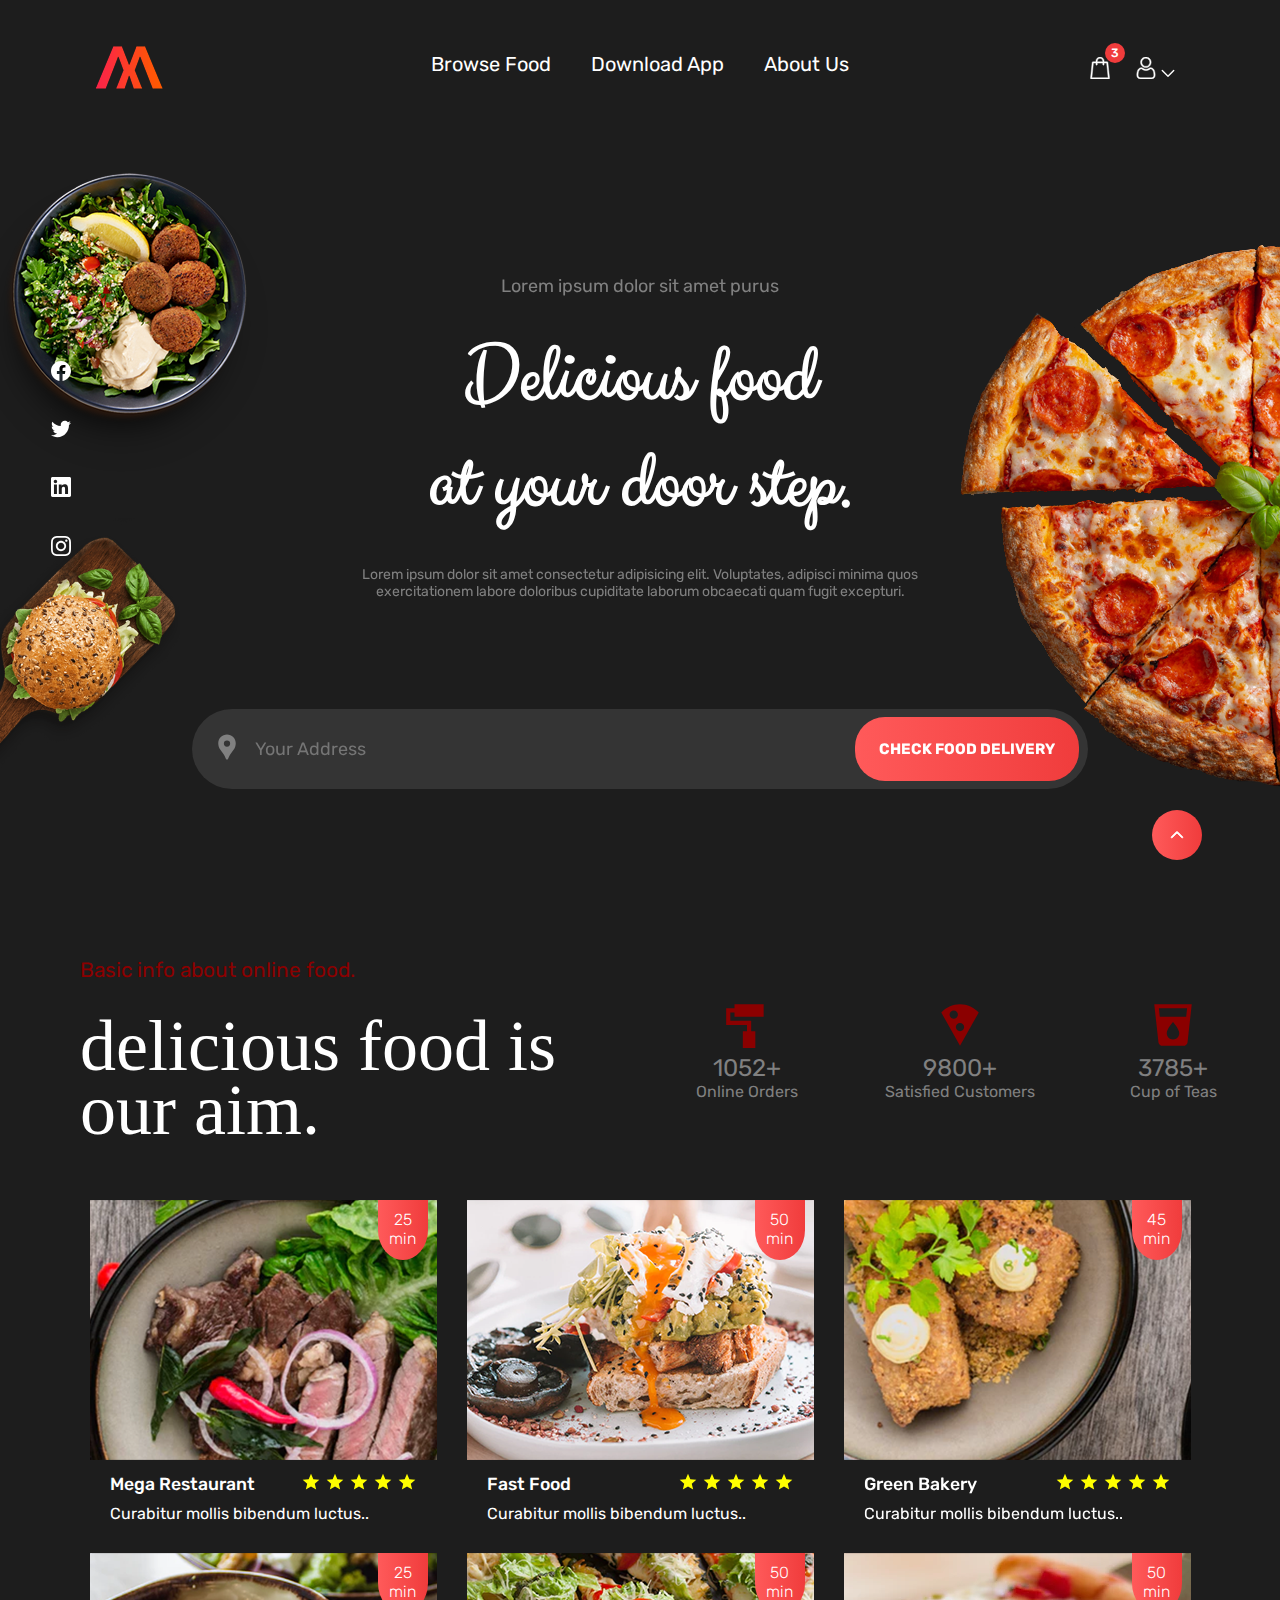
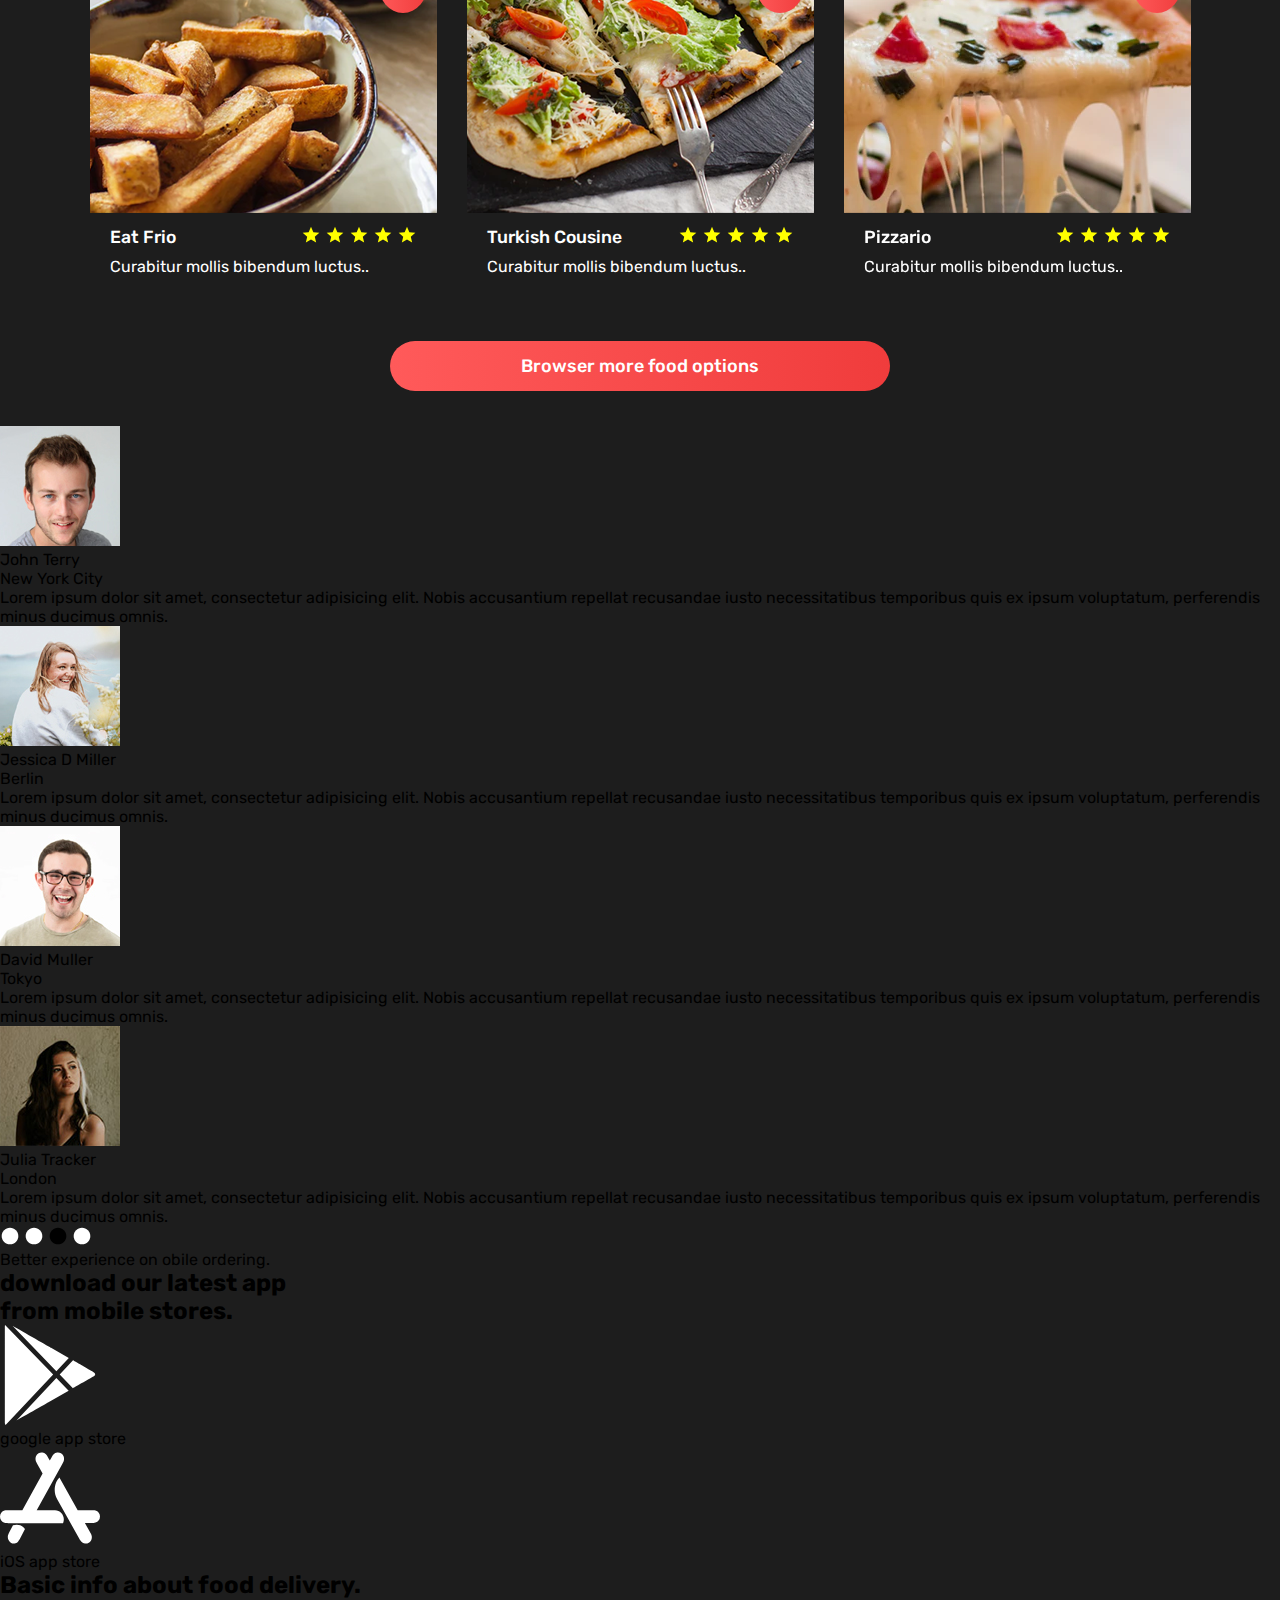
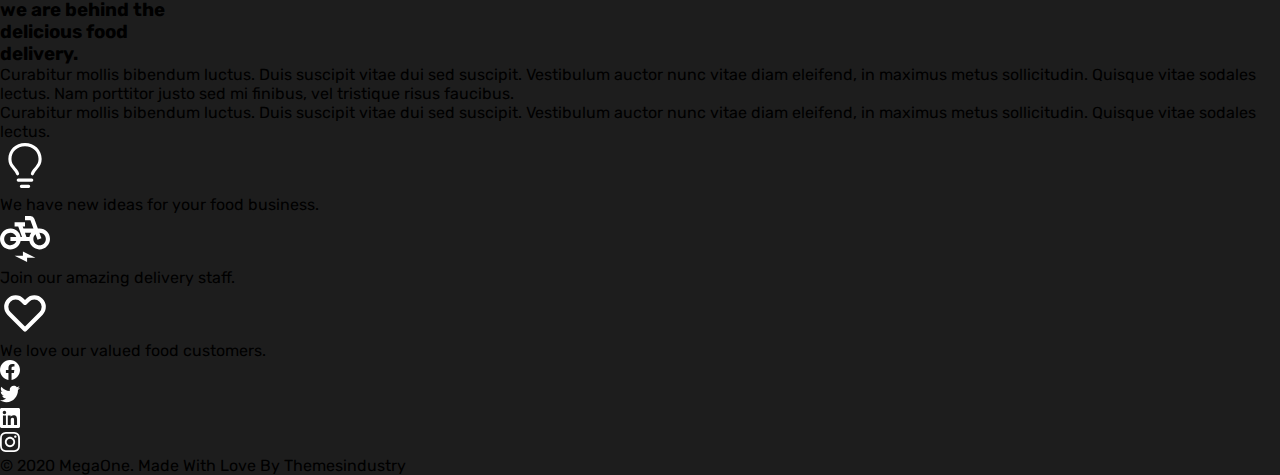
==== commit d2a359a6: "browse food sections style" ====
--- a/index.html
+++ b/index.html
@@ -190,49 +190,51 @@
     <div class="browse-food">
         <div class="basic-info">
             <div class="left-hand-text">
-                <h2>Basic info about online food.</h2>
-                <h3>delicious food is <br/>our aim.</h3>
+                <p>Basic info about online food.</p>
+                <h2>delicious food is <br/>our aim.</h2>
             </div>
             <div class="info-about-us">
-                <div class="online-orders">
+                <div class="online-orders info">
                     <div class="painter-icon">
                         <svg width="20" height="20" xmlns="http://www.w3.org/2000/svg" viewBox="0 0 24 24" fill="currentColor" color="#fff">
                             <path d="M0 0h24v24H0z" fill="none"></path>
                             <path d="M20 2v6H6V6H4v4h10v5h2v8h-6v-8h2v-3H2V4h4V2"></path>
                         </svg>
                     </div>
-                    <div class="orders-num">1052+</div>
-                    <div class="orders-text">Online Orders</div>
-                </div>
-                <div class="satisfied-customers">
+                    <div class="orders-num number">1052+</div>
+                    <div class="orders-text text">Online Orders</div>
+                </div>
+                <div class="satisfied-customers info">
                     <div class="pizza-icon">
                         <svg width="20" height="20" xmlns="http://www.w3.org/2000/svg" viewBox="0 0 24 24" fill="currentColor" color="#fff">
                             <path d="M0 0h24v24H0z" fill="none"></path>
                             <path d="M12 2C8.43 2 5.23 3.54 3.01 6L12 22l8.99-16C18.78 3.55 15.57 2 12 2zM7 7c0-1.1.9-2 2-2s2 .9 2 2-.9 2-2 2-2-.9-2-2zm5 8c-1.1 0-2-.9-2-2s.9-2 2-2 2 .9 2 2-.9 2-2 2z"></path>
                         </svg>
                     </div>
-                    <div class="satisfied-number">9800+</div>
-                    <div class="satisfied-text">Satisfied Customers</div>
-                </div>
-                <div class="cups-of-tea">
+                    <div class="satisfied-number number">9800+</div>
+                    <div class="satisfied-text text">Satisfied Customers</div>
+                </div>
+                <div class="cups-of-tea info">
                     <div class="cup-icon">
                         <svg width="20" height="20" xmlns="http://www.w3.org/2000/svg" viewBox="0 0 24 24" fill="currentColor" color="#fff">
                             <path d="M0 0h24v24H0z" fill="none"></path>
                             <path d="M3 2l2.01 18.23C5.13 21.23 5.97 22 7 22h10c1.03 0 1.87-.77 1.99-1.77L21 2H3zm9 17c-1.66 0-3-1.34-3-3 0-2 3-5.4 3-5.4s3 3.4 3 5.4c0 1.66-1.34 3-3 3zm6.33-11H5.67l-.44-4h13.53l-.43 4z"></path>
                         </svg>
                     </div>
-                    <div class="cups-number">3785+</div>
-                    <div class="cups-text">Cup of Teas</div>
+                    <div class="cups-number number">3785+</div>
+                    <div class="cups-text text">Cup of Teas</div>
                 </div>    
             </div>
-            <div class="food-options">
-                <div class="mega-restaurant">
-                    <div class="time-tag">25 <br/>min</div>
-                    <div class="mega-img">
-                        <img src="imgs/mega.png" alt="mega restaurant">
-                    </div>
-                    <div class="mega-content">
-                        <div class="mega-title">Mega Restaurant</div>
+        </div>    
+        <div class="food-options">
+            <div class="mega-restaurant option">
+                <div class="time-tag">25 <br/>min</div>
+                <div class="mega-img">
+                    <img src="imgs/mega.png" alt="mega restaurant">
+                </div>
+                <div class="mega-content">
+                    <div class="upper-content">
+                        <div class="mega-title title">Mega Restaurant</div>
                         <div class="star-rating">
                             <svg width="20" height="20" xmlns="http://www.w3.org/2000/svg" viewBox="0 0 24 24" fill="currentColor" color="#fff">
                                 <path d="M0 0h24v24H0z" fill="none"></path><path d="M0 0h24v24H0z" fill="none"></path><path d="M12 17.27L18.18 21l-1.64-7.03L22 9.24l-7.19-.61L12 2 9.19 8.63 2 9.24l5.46 4.73L5.82 21z"></path>
@@ -251,15 +253,105 @@
                             </svg>
                         </div>
                     </div>
+                </div>
+                <p>Curabitur mollis bibendum luctus..</p>
+            </div>
+            <div class="fast-food option">
+                <div class="time-tag">50 <br/>min</div>
+                <div class="fast-img">
+                    <img src="imgs/fastfood.png" alt="fast food" />
+                </div>
+                <div class="fast-content">
+                    <div class="upper-content">
+                        <div class="fast-title title">Fast Food</div>
+                        <div class="star-rating">
+                            <svg width="20" height="20" xmlns="http://www.w3.org/2000/svg" viewBox="0 0 24 24" fill="currentColor" color="#fff">
+                                <path d="M0 0h24v24H0z" fill="none"></path><path d="M0 0h24v24H0z" fill="none"></path><path d="M12 17.27L18.18 21l-1.64-7.03L22 9.24l-7.19-.61L12 2 9.19 8.63 2 9.24l5.46 4.73L5.82 21z"></path>
+                            </svg>
+                            <svg width="20" height="20" xmlns="http://www.w3.org/2000/svg" viewBox="0 0 24 24" fill="currentColor" color="#fff">
+                                <path d="M0 0h24v24H0z" fill="none"></path><path d="M0 0h24v24H0z" fill="none"></path><path d="M12 17.27L18.18 21l-1.64-7.03L22 9.24l-7.19-.61L12 2 9.19 8.63 2 9.24l5.46 4.73L5.82 21z"></path>
+                            </svg>
+                            <svg width="20" height="20" xmlns="http://www.w3.org/2000/svg" viewBox="0 0 24 24" fill="currentColor" color="#fff">
+                                <path d="M0 0h24v24H0z" fill="none"></path><path d="M0 0h24v24H0z" fill="none"></path><path d="M12 17.27L18.18 21l-1.64-7.03L22 9.24l-7.19-.61L12 2 9.19 8.63 2 9.24l5.46 4.73L5.82 21z"></path>
+                            </svg>
+                            <svg width="20" height="20" xmlns="http://www.w3.org/2000/svg" viewBox="0 0 24 24" fill="currentColor" color="#fff">
+                                <path d="M0 0h24v24H0z" fill="none"></path><path d="M0 0h24v24H0z" fill="none"></path><path d="M12 17.27L18.18 21l-1.64-7.03L22 9.24l-7.19-.61L12 2 9.19 8.63 2 9.24l5.46 4.73L5.82 21z"></path>
+                            </svg>
+                            <svg width="20" height="20" xmlns="http://www.w3.org/2000/svg" viewBox="0 0 24 24" fill="currentColor" color="#fff">
+                                <path d="M0 0h24v24H0z" fill="none"></path><path d="M0 0h24v24H0z" fill="none"></path><path d="M12 17.27L18.18 21l-1.64-7.03L22 9.24l-7.19-.61L12 2 9.19 8.63 2 9.24l5.46 4.73L5.82 21z"></path>
+                            </svg>
+                        </div>
+                    </div>
+                </div>
+                <p>Curabitur mollis bibendum luctus..</p>
+            </div>
+            <div class="green-bakery option">
+                <div class="time-tag">45 <br/>min</div>
+                <div class="green-img">
+                    <img src="imgs/green.png" alt="green bakery" />
+                </div>
+                <div class="green-content">
+                    <div class="upper-content">
+                        <div class="green-title title">Green Bakery</div>
+                        <div class="star-rating">
+                            <svg width="20" height="20" xmlns="http://www.w3.org/2000/svg" viewBox="0 0 24 24" fill="currentColor" color="#fff">
+                                <path d="M0 0h24v24H0z" fill="none"></path><path d="M0 0h24v24H0z" fill="none"></path><path d="M12 17.27L18.18 21l-1.64-7.03L22 9.24l-7.19-.61L12 2 9.19 8.63 2 9.24l5.46 4.73L5.82 21z"></path>
+                            </svg>
+                            <svg width="20" height="20" xmlns="http://www.w3.org/2000/svg" viewBox="0 0 24 24" fill="currentColor" color="#fff">
+                                <path d="M0 0h24v24H0z" fill="none"></path><path d="M0 0h24v24H0z" fill="none"></path><path d="M12 17.27L18.18 21l-1.64-7.03L22 9.24l-7.19-.61L12 2 9.19 8.63 2 9.24l5.46 4.73L5.82 21z"></path>
+                            </svg>
+                            <svg width="20" height="20" xmlns="http://www.w3.org/2000/svg" viewBox="0 0 24 24" fill="currentColor" color="#fff">
+                                <path d="M0 0h24v24H0z" fill="none"></path><path d="M0 0h24v24H0z" fill="none"></path><path d="M12 17.27L18.18 21l-1.64-7.03L22 9.24l-7.19-.61L12 2 9.19 8.63 2 9.24l5.46 4.73L5.82 21z"></path>
+                            </svg>
+                            <svg width="20" height="20" xmlns="http://www.w3.org/2000/svg" viewBox="0 0 24 24" fill="currentColor" color="#fff">
+                                <path d="M0 0h24v24H0z" fill="none"></path><path d="M0 0h24v24H0z" fill="none"></path><path d="M12 17.27L18.18 21l-1.64-7.03L22 9.24l-7.19-.61L12 2 9.19 8.63 2 9.24l5.46 4.73L5.82 21z"></path>
+                            </svg>
+                            <svg width="20" height="20" xmlns="http://www.w3.org/2000/svg" viewBox="0 0 24 24" fill="currentColor" color="#fff">
+                                <path d="M0 0h24v24H0z" fill="none"></path><path d="M0 0h24v24H0z" fill="none"></path><path d="M12 17.27L18.18 21l-1.64-7.03L22 9.24l-7.19-.61L12 2 9.19 8.63 2 9.24l5.46 4.73L5.82 21z"></path>
+                            </svg>
+                        </div>
+                    </div>
+                </div>
+                <p>Curabitur mollis bibendum luctus..</p>
+            </div>
+            <div class="eat-frio option">
+                <div class="time-tag">25 <br/>min</div>
+                <div class="eat-img">
+                    <img src="imgs/frio.png" alt="frio" />
+                </div>
+                <div class="frio-content">
+                    <div class="upper-content">
+                        <div class="frio-title title">Eat Frio</div>
+                        <div class="star-rating">
+                            <svg width="20" height="20" xmlns="http://www.w3.org/2000/svg" viewBox="0 0 24 24" fill="currentColor" color="#fff">
+                                <path d="M0 0h24v24H0z" fill="none"></path><path d="M0 0h24v24H0z" fill="none"></path><path d="M12 17.27L18.18 21l-1.64-7.03L22 9.24l-7.19-.61L12 2 9.19 8.63 2 9.24l5.46 4.73L5.82 21z"></path>
+                            </svg>
+                            <svg width="20" height="20" xmlns="http://www.w3.org/2000/svg" viewBox="0 0 24 24" fill="currentColor" color="#fff">
+                                <path d="M0 0h24v24H0z" fill="none"></path><path d="M0 0h24v24H0z" fill="none"></path><path d="M12 17.27L18.18 21l-1.64-7.03L22 9.24l-7.19-.61L12 2 9.19 8.63 2 9.24l5.46 4.73L5.82 21z"></path>
+                            </svg>
+                            <svg width="20" height="20" xmlns="http://www.w3.org/2000/svg" viewBox="0 0 24 24" fill="currentColor" color="#fff">
+                                <path d="M0 0h24v24H0z" fill="none"></path><path d="M0 0h24v24H0z" fill="none"></path><path d="M12 17.27L18.18 21l-1.64-7.03L22 9.24l-7.19-.61L12 2 9.19 8.63 2 9.24l5.46 4.73L5.82 21z"></path>
+                            </svg>
+                            <svg width="20" height="20" xmlns="http://www.w3.org/2000/svg" viewBox="0 0 24 24" fill="currentColor" color="#fff">
+                                <path d="M0 0h24v24H0z" fill="none"></path><path d="M0 0h24v24H0z" fill="none"></path><path d="M12 17.27L18.18 21l-1.64-7.03L22 9.24l-7.19-.61L12 2 9.19 8.63 2 9.24l5.46 4.73L5.82 21z"></path>
+                            </svg>
+                            <svg width="20" height="20" xmlns="http://www.w3.org/2000/svg" viewBox="0 0 24 24" fill="currentColor" color="#fff">
+                                <path d="M0 0h24v24H0z" fill="none"></path><path d="M0 0h24v24H0z" fill="none"></path><path d="M12 17.27L18.18 21l-1.64-7.03L22 9.24l-7.19-.61L12 2 9.19 8.63 2 9.24l5.46 4.73L5.82 21z"></path>
+                            </svg>
+                        </div>
+                    </div>
+                    
                     <p>Curabitur mollis bibendum luctus..</p>
                 </div>
-                <div class="fast-food">
-                    <div class="time-tag">50 <br/>min</div>
-                    <div class="fast-img">
-                        <img src="imgs/fastfood.png" alt="fast food" />
-                    </div>
-                    <div class="fast-content">
-                        <div class="fast-title">Fast Food</div>
+            </div>
+            <div class="turkish-cousine option">
+                <div class="time-tag">50 <br/>min</div>
+                <div class="turkish-img">
+                    <img src="imgs/turkish.png" alt="turkish cousine" />
+                </div>
+                <div class="turkish-content">
+                    <div class="upper-content">
+                        <div class="turkish-title title">Turkish Cousine</div>
                         <div class="star-rating">
                             <svg width="20" height="20" xmlns="http://www.w3.org/2000/svg" viewBox="0 0 24 24" fill="currentColor" color="#fff">
                                 <path d="M0 0h24v24H0z" fill="none"></path><path d="M0 0h24v24H0z" fill="none"></path><path d="M12 17.27L18.18 21l-1.64-7.03L22 9.24l-7.19-.61L12 2 9.19 8.63 2 9.24l5.46 4.73L5.82 21z"></path>
@@ -280,13 +372,15 @@
                     </div>
                     <p>Curabitur mollis bibendum luctus..</p>
                 </div>
-                <div class="green-bakery">
-                    <div class="time-tag">45 <br/>min</div>
-                    <div class="green-img">
-                        <img src="imgs/green.png" alt="green bakery" />
-                    </div>
-                    <div class="green-content">
-                        <div class="green-title">Green Bakery</div>
+            </div>
+            <div class="pizzario option">
+                <div class="time-tag">50 <br/>min</div>
+                <div class="pizzario-img">
+                    <img src="imgs/pizzario.png" alt="pizzario" />
+                </div>
+                <div class="pizzario-content">
+                    <div class="upper-content">
+                        <div class="pizzario-title title">Pizzario</div>
                         <div class="star-rating">
                             <svg width="20" height="20" xmlns="http://www.w3.org/2000/svg" viewBox="0 0 24 24" fill="currentColor" color="#fff">
                                 <path d="M0 0h24v24H0z" fill="none"></path><path d="M0 0h24v24H0z" fill="none"></path><path d="M12 17.27L18.18 21l-1.64-7.03L22 9.24l-7.19-.61L12 2 9.19 8.63 2 9.24l5.46 4.73L5.82 21z"></path>
@@ -307,90 +401,11 @@
                     </div>
                     <p>Curabitur mollis bibendum luctus..</p>
                 </div>
-                <div class="eat-frio">
-                    <div class="time-tag">25 <br/>min</div>
-                    <div class="eat-img">
-                        <img src="imgs/frio.png" alt="frio" />
-                    </div>
-                    <div class="frio-content">
-                        <div class="frio-title">Eat Frio</div>
-                        <div class="star-rating">
-                            <svg width="20" height="20" xmlns="http://www.w3.org/2000/svg" viewBox="0 0 24 24" fill="currentColor" color="#fff">
-                                <path d="M0 0h24v24H0z" fill="none"></path><path d="M0 0h24v24H0z" fill="none"></path><path d="M12 17.27L18.18 21l-1.64-7.03L22 9.24l-7.19-.61L12 2 9.19 8.63 2 9.24l5.46 4.73L5.82 21z"></path>
-                            </svg>
-                            <svg width="20" height="20" xmlns="http://www.w3.org/2000/svg" viewBox="0 0 24 24" fill="currentColor" color="#fff">
-                                <path d="M0 0h24v24H0z" fill="none"></path><path d="M0 0h24v24H0z" fill="none"></path><path d="M12 17.27L18.18 21l-1.64-7.03L22 9.24l-7.19-.61L12 2 9.19 8.63 2 9.24l5.46 4.73L5.82 21z"></path>
-                            </svg>
-                            <svg width="20" height="20" xmlns="http://www.w3.org/2000/svg" viewBox="0 0 24 24" fill="currentColor" color="#fff">
-                                <path d="M0 0h24v24H0z" fill="none"></path><path d="M0 0h24v24H0z" fill="none"></path><path d="M12 17.27L18.18 21l-1.64-7.03L22 9.24l-7.19-.61L12 2 9.19 8.63 2 9.24l5.46 4.73L5.82 21z"></path>
-                            </svg>
-                            <svg width="20" height="20" xmlns="http://www.w3.org/2000/svg" viewBox="0 0 24 24" fill="currentColor" color="#fff">
-                                <path d="M0 0h24v24H0z" fill="none"></path><path d="M0 0h24v24H0z" fill="none"></path><path d="M12 17.27L18.18 21l-1.64-7.03L22 9.24l-7.19-.61L12 2 9.19 8.63 2 9.24l5.46 4.73L5.82 21z"></path>
-                            </svg>
-                            <svg width="20" height="20" xmlns="http://www.w3.org/2000/svg" viewBox="0 0 24 24" fill="currentColor" color="#fff">
-                                <path d="M0 0h24v24H0z" fill="none"></path><path d="M0 0h24v24H0z" fill="none"></path><path d="M12 17.27L18.18 21l-1.64-7.03L22 9.24l-7.19-.61L12 2 9.19 8.63 2 9.24l5.46 4.73L5.82 21z"></path>
-                            </svg>
-                        </div>
-                        <p>Curabitur mollis bibendum luctus..</p>
-                    </div>
-                </div>
-                <div class="turkish-cousine">
-                    <div class="time-tag">50 <br/>min</div>
-                    <div class="turkish-img">
-                        <img src="imgs/turkish.png" alt="turkish cousine" />
-                    </div>
-                    <div class="turkish-content">
-                        <div class="turkish-title">Turkish Cousine</div>
-                        <div class="star-rating">
-                            <svg width="20" height="20" xmlns="http://www.w3.org/2000/svg" viewBox="0 0 24 24" fill="currentColor" color="#fff">
-                                <path d="M0 0h24v24H0z" fill="none"></path><path d="M0 0h24v24H0z" fill="none"></path><path d="M12 17.27L18.18 21l-1.64-7.03L22 9.24l-7.19-.61L12 2 9.19 8.63 2 9.24l5.46 4.73L5.82 21z"></path>
-                            </svg>
-                            <svg width="20" height="20" xmlns="http://www.w3.org/2000/svg" viewBox="0 0 24 24" fill="currentColor" color="#fff">
-                                <path d="M0 0h24v24H0z" fill="none"></path><path d="M0 0h24v24H0z" fill="none"></path><path d="M12 17.27L18.18 21l-1.64-7.03L22 9.24l-7.19-.61L12 2 9.19 8.63 2 9.24l5.46 4.73L5.82 21z"></path>
-                            </svg>
-                            <svg width="20" height="20" xmlns="http://www.w3.org/2000/svg" viewBox="0 0 24 24" fill="currentColor" color="#fff">
-                                <path d="M0 0h24v24H0z" fill="none"></path><path d="M0 0h24v24H0z" fill="none"></path><path d="M12 17.27L18.18 21l-1.64-7.03L22 9.24l-7.19-.61L12 2 9.19 8.63 2 9.24l5.46 4.73L5.82 21z"></path>
-                            </svg>
-                            <svg width="20" height="20" xmlns="http://www.w3.org/2000/svg" viewBox="0 0 24 24" fill="currentColor" color="#fff">
-                                <path d="M0 0h24v24H0z" fill="none"></path><path d="M0 0h24v24H0z" fill="none"></path><path d="M12 17.27L18.18 21l-1.64-7.03L22 9.24l-7.19-.61L12 2 9.19 8.63 2 9.24l5.46 4.73L5.82 21z"></path>
-                            </svg>
-                            <svg width="20" height="20" xmlns="http://www.w3.org/2000/svg" viewBox="0 0 24 24" fill="currentColor" color="#fff">
-                                <path d="M0 0h24v24H0z" fill="none"></path><path d="M0 0h24v24H0z" fill="none"></path><path d="M12 17.27L18.18 21l-1.64-7.03L22 9.24l-7.19-.61L12 2 9.19 8.63 2 9.24l5.46 4.73L5.82 21z"></path>
-                            </svg>
-                        </div>
-                        <p>Curabitur mollis bibendum luctus..</p>
-                    </div>
-                </div>
-                <div class="pizzario">
-                    <div class="time-tag">50 <br/>min</div>
-                    <div class="pizzario-img">
-                        <img src="imgs/pizzario.png" alt="pizzario" />
-                    </div>
-                    <div class="pizzario-content">
-                        <div class="pizzario-title">Pizzario</div>
-                        <div class="star-rating">
-                            <svg width="20" height="20" xmlns="http://www.w3.org/2000/svg" viewBox="0 0 24 24" fill="currentColor" color="#fff">
-                                <path d="M0 0h24v24H0z" fill="none"></path><path d="M0 0h24v24H0z" fill="none"></path><path d="M12 17.27L18.18 21l-1.64-7.03L22 9.24l-7.19-.61L12 2 9.19 8.63 2 9.24l5.46 4.73L5.82 21z"></path>
-                            </svg>
-                            <svg width="20" height="20" xmlns="http://www.w3.org/2000/svg" viewBox="0 0 24 24" fill="currentColor" color="#fff">
-                                <path d="M0 0h24v24H0z" fill="none"></path><path d="M0 0h24v24H0z" fill="none"></path><path d="M12 17.27L18.18 21l-1.64-7.03L22 9.24l-7.19-.61L12 2 9.19 8.63 2 9.24l5.46 4.73L5.82 21z"></path>
-                            </svg>
-                            <svg width="20" height="20" xmlns="http://www.w3.org/2000/svg" viewBox="0 0 24 24" fill="currentColor" color="#fff">
-                                <path d="M0 0h24v24H0z" fill="none"></path><path d="M0 0h24v24H0z" fill="none"></path><path d="M12 17.27L18.18 21l-1.64-7.03L22 9.24l-7.19-.61L12 2 9.19 8.63 2 9.24l5.46 4.73L5.82 21z"></path>
-                            </svg>
-                            <svg width="20" height="20" xmlns="http://www.w3.org/2000/svg" viewBox="0 0 24 24" fill="currentColor" color="#fff">
-                                <path d="M0 0h24v24H0z" fill="none"></path><path d="M0 0h24v24H0z" fill="none"></path><path d="M12 17.27L18.18 21l-1.64-7.03L22 9.24l-7.19-.61L12 2 9.19 8.63 2 9.24l5.46 4.73L5.82 21z"></path>
-                            </svg>
-                            <svg width="20" height="20" xmlns="http://www.w3.org/2000/svg" viewBox="0 0 24 24" fill="currentColor" color="#fff">
-                                <path d="M0 0h24v24H0z" fill="none"></path><path d="M0 0h24v24H0z" fill="none"></path><path d="M12 17.27L18.18 21l-1.64-7.03L22 9.24l-7.19-.61L12 2 9.19 8.63 2 9.24l5.46 4.73L5.82 21z"></path>
-                            </svg>
-                        </div>
-                        <p>Curabitur mollis bibendum luctus..</p>
-                    </div>
-                </div>
-            </div>
-        </div>
-        <button>Browser more food options</button>
+            </div>
+        </div> 
+        <div class="browse-more">
+            <button>Browser more food options</button>
+        </div>   
     </div>
     <div class="reviews">
         <div class="slider">
--- a/style/main.css
+++ b/style/main.css
@@ -818,4 +818,204 @@
 main .search .location-pin {
   left: 20px;
 }
+
+.browse-food .basic-info {
+  display: -webkit-box;
+  display: -ms-flexbox;
+  display: flex;
+  -webkit-box-align: center;
+      -ms-flex-align: center;
+          align-items: center;
+  -webkit-box-pack: center;
+      -ms-flex-pack: center;
+          justify-content: center;
+  height: 120px;
+  width: 100vw;
+  height: 300px;
+}
+
+.browse-food .basic-info .left-hand-text {
+  display: -webkit-box;
+  display: -ms-flexbox;
+  display: flex;
+  -webkit-box-align: center;
+      -ms-flex-align: center;
+          align-items: center;
+  -webkit-box-pack: center;
+      -ms-flex-pack: center;
+          justify-content: center;
+  height: 120px;
+  -webkit-box-orient: vertical;
+  -webkit-box-direction: normal;
+      -ms-flex-direction: column;
+          flex-direction: column;
+  -webkit-box-align: start;
+      -ms-flex-align: start;
+          align-items: flex-start;
+  padding-left: 5rem;
+  width: 50%;
+  height: 100%;
+}
+
+.browse-food .basic-info .left-hand-text p {
+  color: darkred;
+  font-size: 1.3rem;
+  margin-bottom: 2rem;
+}
+
+.browse-food .basic-info .left-hand-text h2 {
+  font-family: 'Grand Hotel Regular', cursive;
+  font-weight: 100;
+  font-size: 4.5rem;
+  line-height: 4rem;
+  color: white;
+}
+
+.browse-food .basic-info .info-about-us {
+  display: -webkit-box;
+  display: -ms-flexbox;
+  display: flex;
+  -webkit-box-align: center;
+      -ms-flex-align: center;
+          align-items: center;
+  -webkit-box-pack: center;
+      -ms-flex-pack: center;
+          justify-content: center;
+  height: 120px;
+  width: 50%;
+  height: 100%;
+}
+
+.browse-food .basic-info .info-about-us .info {
+  display: -webkit-box;
+  display: -ms-flexbox;
+  display: flex;
+  -webkit-box-align: center;
+      -ms-flex-align: center;
+          align-items: center;
+  -webkit-box-pack: center;
+      -ms-flex-pack: center;
+          justify-content: center;
+  height: 120px;
+  -webkit-box-orient: vertical;
+  -webkit-box-direction: normal;
+      -ms-flex-direction: column;
+          flex-direction: column;
+  -webkit-box-flex: 1;
+      -ms-flex: 1;
+          flex: 1;
+  color: gray;
+}
+
+.browse-food .basic-info .info-about-us .info svg {
+  width: 50px;
+  height: 50px;
+  fill: darkred;
+}
+
+.browse-food .basic-info .info-about-us .info .number {
+  font-size: 1.5rem;
+}
+
+.browse-food .basic-info .info-about-us .info .text {
+  font-size: 1rem;
+}
+
+.browse-food .food-options {
+  display: -ms-grid;
+  display: grid;
+  -ms-grid-columns: 347px 347px 347px;
+      grid-template-columns: 347px 347px 347px;
+  -ms-grid-rows: auto auto auto;
+      grid-template-rows: auto auto auto;
+  grid-column-gap: 30px;
+  grid-row-gap: 30px;
+  width: 100vw;
+  -webkit-box-pack: center;
+      -ms-flex-pack: center;
+          justify-content: center;
+}
+
+.browse-food .food-options .option {
+  position: relative;
+}
+
+.browse-food .food-options .option .time-tag {
+  position: absolute;
+  width: 50px;
+  height: 60px;
+  left: 83%;
+  border-radius: 0px 0px 50% 50%;
+  text-align: center;
+  background: -webkit-gradient(linear, right top, left top, from(#f03c3c), to(#ff5a5a));
+  background: linear-gradient(to left, #f03c3c, #ff5a5a);
+  color: white;
+  padding: 10px;
+  font-weight: 200;
+}
+
+.browse-food .food-options .option .upper-content {
+  display: -webkit-box;
+  display: -ms-flexbox;
+  display: flex;
+  -webkit-box-align: center;
+      -ms-flex-align: center;
+          align-items: center;
+  -webkit-box-pack: center;
+      -ms-flex-pack: center;
+          justify-content: center;
+  height: 120px;
+  -webkit-box-pack: justify;
+      -ms-flex-pack: justify;
+          justify-content: space-between;
+  height: 20px;
+  padding: 20px 20px;
+  color: white;
+}
+
+.browse-food .food-options .option .upper-content svg {
+  fill: yellow;
+}
+
+.browse-food .food-options .option .upper-content .title {
+  font-size: 1.1rem;
+  font-weight: 500;
+}
+
+.browse-food .food-options .option p {
+  padding: 0px 20px;
+  color: white;
+}
+
+.browse-food .browse-more {
+  display: -webkit-box;
+  display: -ms-flexbox;
+  display: flex;
+  -webkit-box-align: center;
+      -ms-flex-align: center;
+          align-items: center;
+  -webkit-box-pack: center;
+      -ms-flex-pack: center;
+          justify-content: center;
+  height: 120px;
+}
+
+.browse-food .browse-more button {
+  font-size: 20px;
+  color: white;
+  width: 90px;
+  height: 50px;
+  border-radius: 30px;
+  background-image: -webkit-gradient(linear, right top, left top, from(#f03c3c), to(#ff5a5a));
+  background-image: linear-gradient(to left, #f03c3c, #ff5a5a);
+  border: none;
+  outline: none;
+  font-weight: semi-bold;
+  font-size: 18px;
+  cursor: pointer;
+  -webkit-transition: background-image 0.5s ease;
+  transition: background-image 0.5s ease;
+  width: 500px;
+  font-weight: 500;
+}
 /*# sourceMappingURL=main.css.map */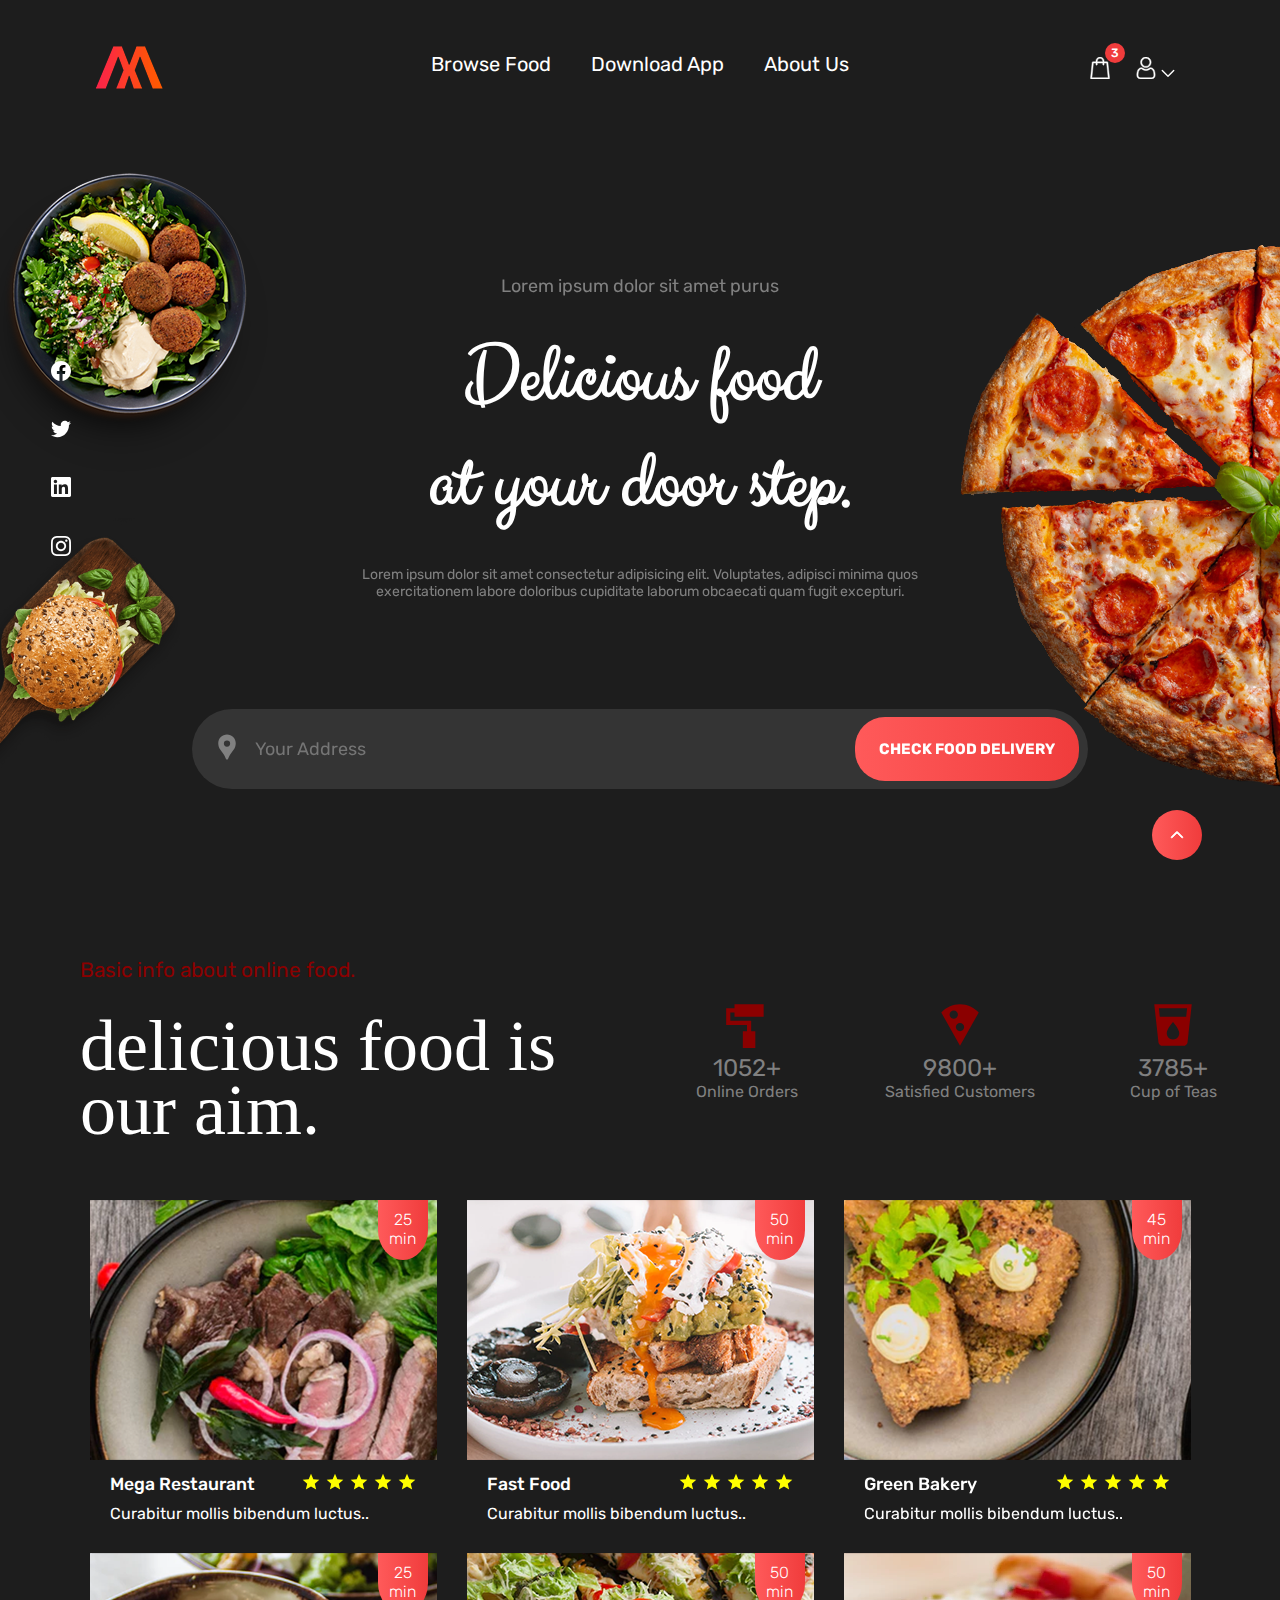
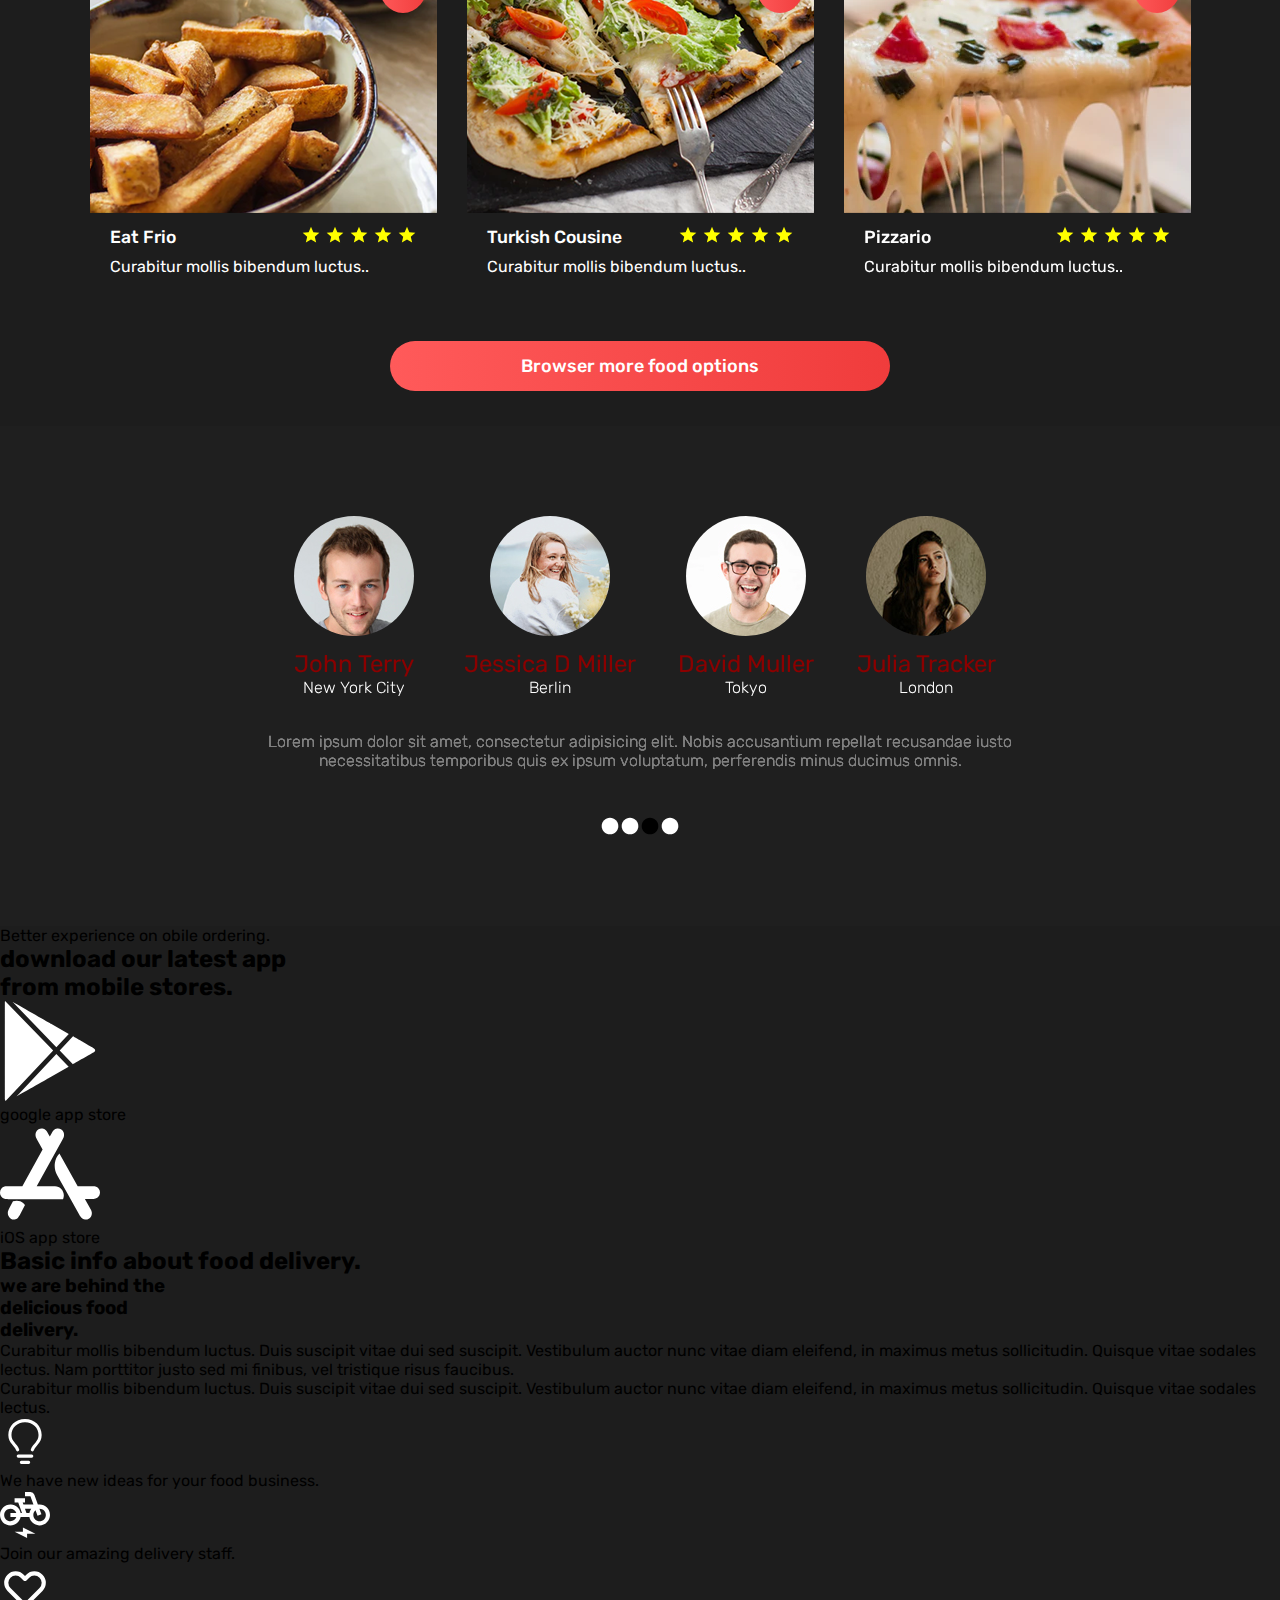
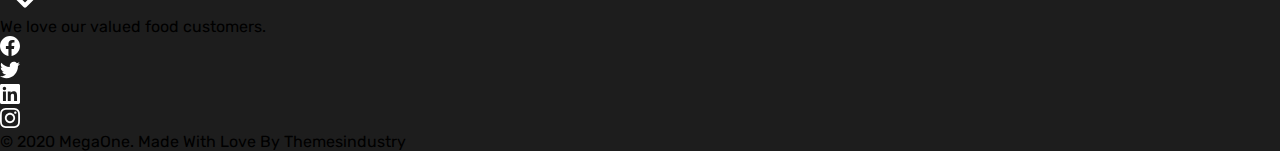
==== commit 623b5959: "reviews section style" ====
--- a/index.html
+++ b/index.html
@@ -402,51 +402,54 @@
                     <p>Curabitur mollis bibendum luctus..</p>
                 </div>
             </div>
-        </div> 
+        </div>
         <div class="browse-more">
             <button>Browser more food options</button>
-        </div>   
+        </div>
     </div>
     <div class="reviews">
+        <div class="darker"></div>
         <div class="slider">
-            <div class="john">
+            <div class="john client">
                 <img src="imgs/john.jpg" alt="john-terry">
                 <div class="client-name">John Terry</div>
                 <div class="client-city">New York City</div>
-                <p>Lorem ipsum dolor sit amet, consectetur adipisicing elit. Nobis accusantium repellat recusandae iusto necessitatibus temporibus quis ex ipsum voluptatum, perferendis minus ducimus omnis.</p>
-            </div>
-            <div class="jessica">
+            </div>
+            <div class="jessica client">
                 <img src="imgs/jessica.jpg" alt="jessica-d-miller">
                 <div class="client-name">Jessica D Miller</div>
                 <div class="client-city">Berlin</div>
-                <p>Lorem ipsum dolor sit amet, consectetur adipisicing elit. Nobis accusantium repellat recusandae iusto necessitatibus temporibus quis ex ipsum voluptatum, perferendis minus ducimus omnis.</p>
-            </div>
-            <div class="david">
+            </div>
+            <div class="david client">
                 <img src="imgs/david.jpg" alt="david-muller">
                 <div class="client-name">David Muller</div>
                 <div class="client-city">Tokyo</div>
-                <p>Lorem ipsum dolor sit amet, consectetur adipisicing elit. Nobis accusantium repellat recusandae iusto necessitatibus temporibus quis ex ipsum voluptatum, perferendis minus ducimus omnis.</p>
-            </div>
-            <div class="julia">
+            </div>
+            <div class="julia client">
                 <img src="imgs/julia.jpg" alt="julia-tracker">
                 <div class="client-name">Julia Tracker</div>
                 <div class="client-city">London</div>
-                <p>Lorem ipsum dolor sit amet, consectetur adipisicing elit. Nobis accusantium repellat recusandae iusto necessitatibus temporibus quis ex ipsum voluptatum, perferendis minus ducimus omnis.</p>
-            </div>
-            <div class="slider-dots">
-                <svg width="20" height="20" xmlns="http://www.w3.org/2000/svg" viewBox="0 0 24 24" fill="currentColor" color="#fff">
-                    <path d="M0 0h24v24H0z" fill="none"></path><path d="M12 2C6.47 2 2 6.47 2 12s4.47 10 10 10 10-4.47 10-10S17.53 2 12 2z"></path>
-                </svg>
-                <svg width="20" height="20" xmlns="http://www.w3.org/2000/svg" viewBox="0 0 24 24" fill="currentColor" color="#fff">
-                    <path d="M0 0h24v24H0z" fill="none"></path><path d="M12 2C6.47 2 2 6.47 2 12s4.47 10 10 10 10-4.47 10-10S17.53 2 12 2z"></path>
-                </svg>
-                <svg width="20" height="20" xmlns="http://www.w3.org/2000/svg" viewBox="0 0 24 24" fill="currentColor" color="#000">
-                    <path d="M0 0h24v24H0z" fill="none"></path><path d="M12 2C6.47 2 2 6.47 2 12s4.47 10 10 10 10-4.47 10-10S17.53 2 12 2z"></path>
-                </svg>
-                <svg width="20" height="20" xmlns="http://www.w3.org/2000/svg" viewBox="0 0 24 24" fill="currentColor" color="#fff">
-                    <path d="M0 0h24v24H0z" fill="none"></path><path d="M12 2C6.47 2 2 6.47 2 12s4.47 10 10 10 10-4.47 10-10S17.53 2 12 2z"></path>
-                </svg>
-            </div>
+            </div>
+        </div>
+        <div class="paragraphs">
+            <p>Lorem ipsum dolor sit amet, consectetur adipisicing elit. Nobis accusantium repellat recusandae iusto necessitatibus temporibus quis ex ipsum voluptatum, perferendis minus ducimus omnis.</p>
+            <p>Lorem ipsum dolor sit amet, consectetur adipisicing elit. Nobis accusantium repellat recusandae iusto necessitatibus temporibus quis ex ipsum voluptatum, perferendis minus ducimus omnis.</p>
+            <p>Lorem ipsum dolor sit amet, consectetur adipisicing elit. Nobis accusantium repellat recusandae iusto necessitatibus temporibus quis ex ipsum voluptatum, perferendis minus ducimus omnis.</p>
+            <p>Lorem ipsum dolor sit amet, consectetur adipisicing elit. Nobis accusantium repellat recusandae iusto necessitatibus temporibus quis ex ipsum voluptatum, perferendis minus ducimus omnis.</p>
+        </div>
+        <div class="slider-dots">
+            <svg width="20" height="20" xmlns="http://www.w3.org/2000/svg" viewBox="0 0 24 24" fill="currentColor" color="#fff">
+                <path d="M0 0h24v24H0z" fill="none"></path><path d="M12 2C6.47 2 2 6.47 2 12s4.47 10 10 10 10-4.47 10-10S17.53 2 12 2z"></path>
+            </svg>
+            <svg width="20" height="20" xmlns="http://www.w3.org/2000/svg" viewBox="0 0 24 24" fill="currentColor" color="#fff">
+                <path d="M0 0h24v24H0z" fill="none"></path><path d="M12 2C6.47 2 2 6.47 2 12s4.47 10 10 10 10-4.47 10-10S17.53 2 12 2z"></path>
+            </svg>
+            <svg width="20" height="20" xmlns="http://www.w3.org/2000/svg" viewBox="0 0 24 24" fill="currentColor" color="#000">
+                <path d="M0 0h24v24H0z" fill="none"></path><path d="M12 2C6.47 2 2 6.47 2 12s4.47 10 10 10 10-4.47 10-10S17.53 2 12 2z"></path>
+            </svg>
+            <svg width="20" height="20" xmlns="http://www.w3.org/2000/svg" viewBox="0 0 24 24" fill="currentColor" color="#fff">
+                <path d="M0 0h24v24H0z" fill="none"></path><path d="M12 2C6.47 2 2 6.47 2 12s4.47 10 10 10 10-4.47 10-10S17.53 2 12 2z"></path>
+            </svg>
         </div>
     </div>
     <div class="download-app">
--- a/style/main.css
+++ b/style/main.css
@@ -1018,4 +1018,111 @@
   width: 500px;
   font-weight: 500;
 }
+
+.reviews {
+  position: relative;
+  color: white;
+  display: -webkit-box;
+  display: -ms-flexbox;
+  display: flex;
+  -webkit-box-align: center;
+      -ms-flex-align: center;
+          align-items: center;
+  -webkit-box-pack: center;
+      -ms-flex-pack: center;
+          justify-content: center;
+  height: 120px;
+  -webkit-box-orient: vertical;
+  -webkit-box-direction: normal;
+      -ms-flex-direction: column;
+          flex-direction: column;
+  height: 500px;
+  width: 100vw;
+  background-image: url(../imgs/fruit.jpg);
+  background-attachment: fixed;
+}
+
+.reviews .darker {
+  position: absolute;
+  background-color: #202020;
+  height: 100%;
+  width: 100%;
+  opacity: 0.9;
+  z-index: 0;
+}
+
+.reviews .slider {
+  display: -webkit-box;
+  display: -ms-flexbox;
+  display: flex;
+  -webkit-box-align: center;
+      -ms-flex-align: center;
+          align-items: center;
+  -webkit-box-pack: center;
+      -ms-flex-pack: center;
+          justify-content: center;
+  height: 120px;
+  width: 100vw;
+  height: 200px;
+  z-index: 1;
+}
+
+.reviews .slider .client {
+  text-align: center;
+  margin: 20px;
+}
+
+.reviews .slider .client img {
+  border-radius: 50%;
+  margin: 10px;
+}
+
+.reviews .slider .client .client-name {
+  color: darkred;
+  font-size: 1.5rem;
+}
+
+.reviews .slider .client .client-city {
+  font-weight: 100;
+}
+
+.reviews .paragraphs {
+  display: -webkit-box;
+  display: -ms-flexbox;
+  display: flex;
+  -webkit-box-align: center;
+      -ms-flex-align: center;
+          align-items: center;
+  -webkit-box-pack: center;
+      -ms-flex-pack: center;
+          justify-content: center;
+  height: 120px;
+  position: relative;
+  height: 100px;
+  width: 60%;
+  z-index: 1;
+}
+
+.reviews .paragraphs p {
+  position: absolute;
+  text-align: center;
+  color: gray;
+  font-size: 1rem;
+  font-weight: 100;
+}
+
+.reviews .slider-dots {
+  display: -webkit-box;
+  display: -ms-flexbox;
+  display: flex;
+  -webkit-box-align: center;
+      -ms-flex-align: center;
+          align-items: center;
+  -webkit-box-pack: center;
+      -ms-flex-pack: center;
+          justify-content: center;
+  height: 120px;
+  height: 50px;
+  z-index: 1;
+}
 /*# sourceMappingURL=main.css.map */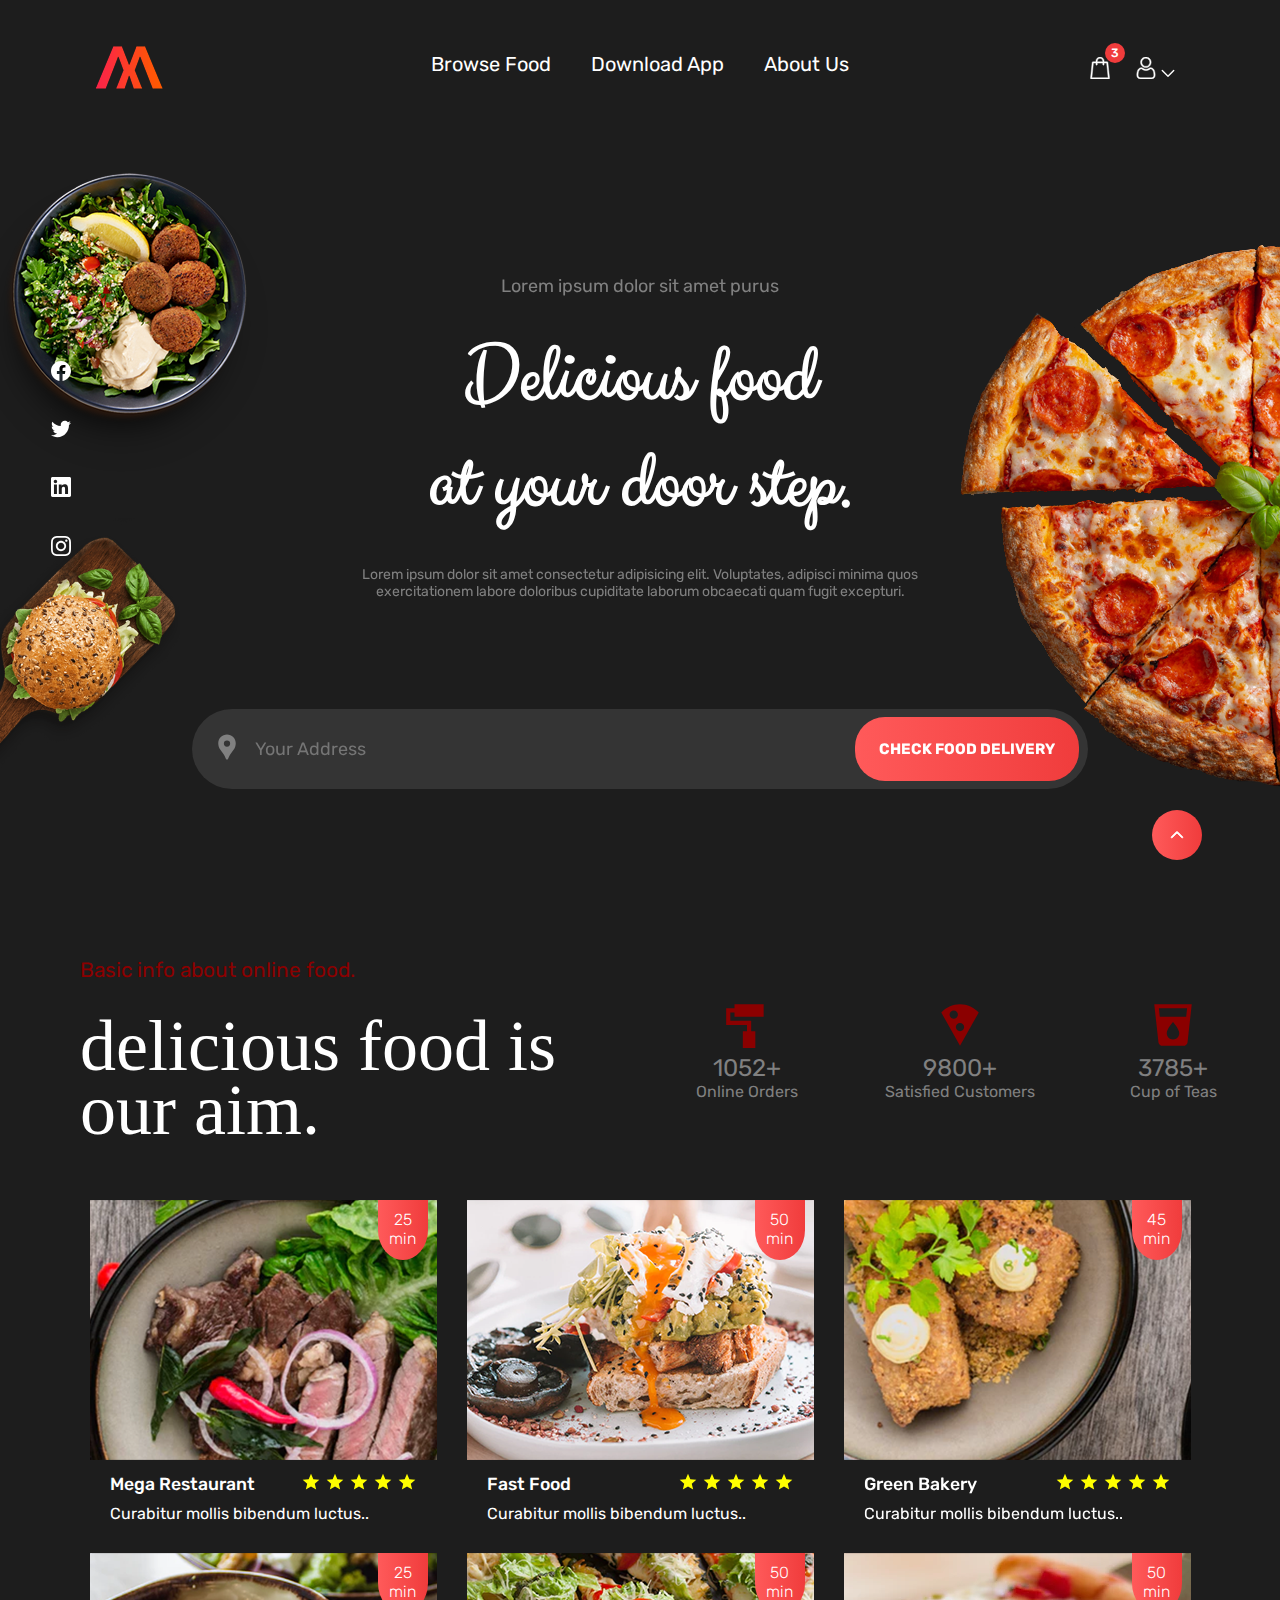
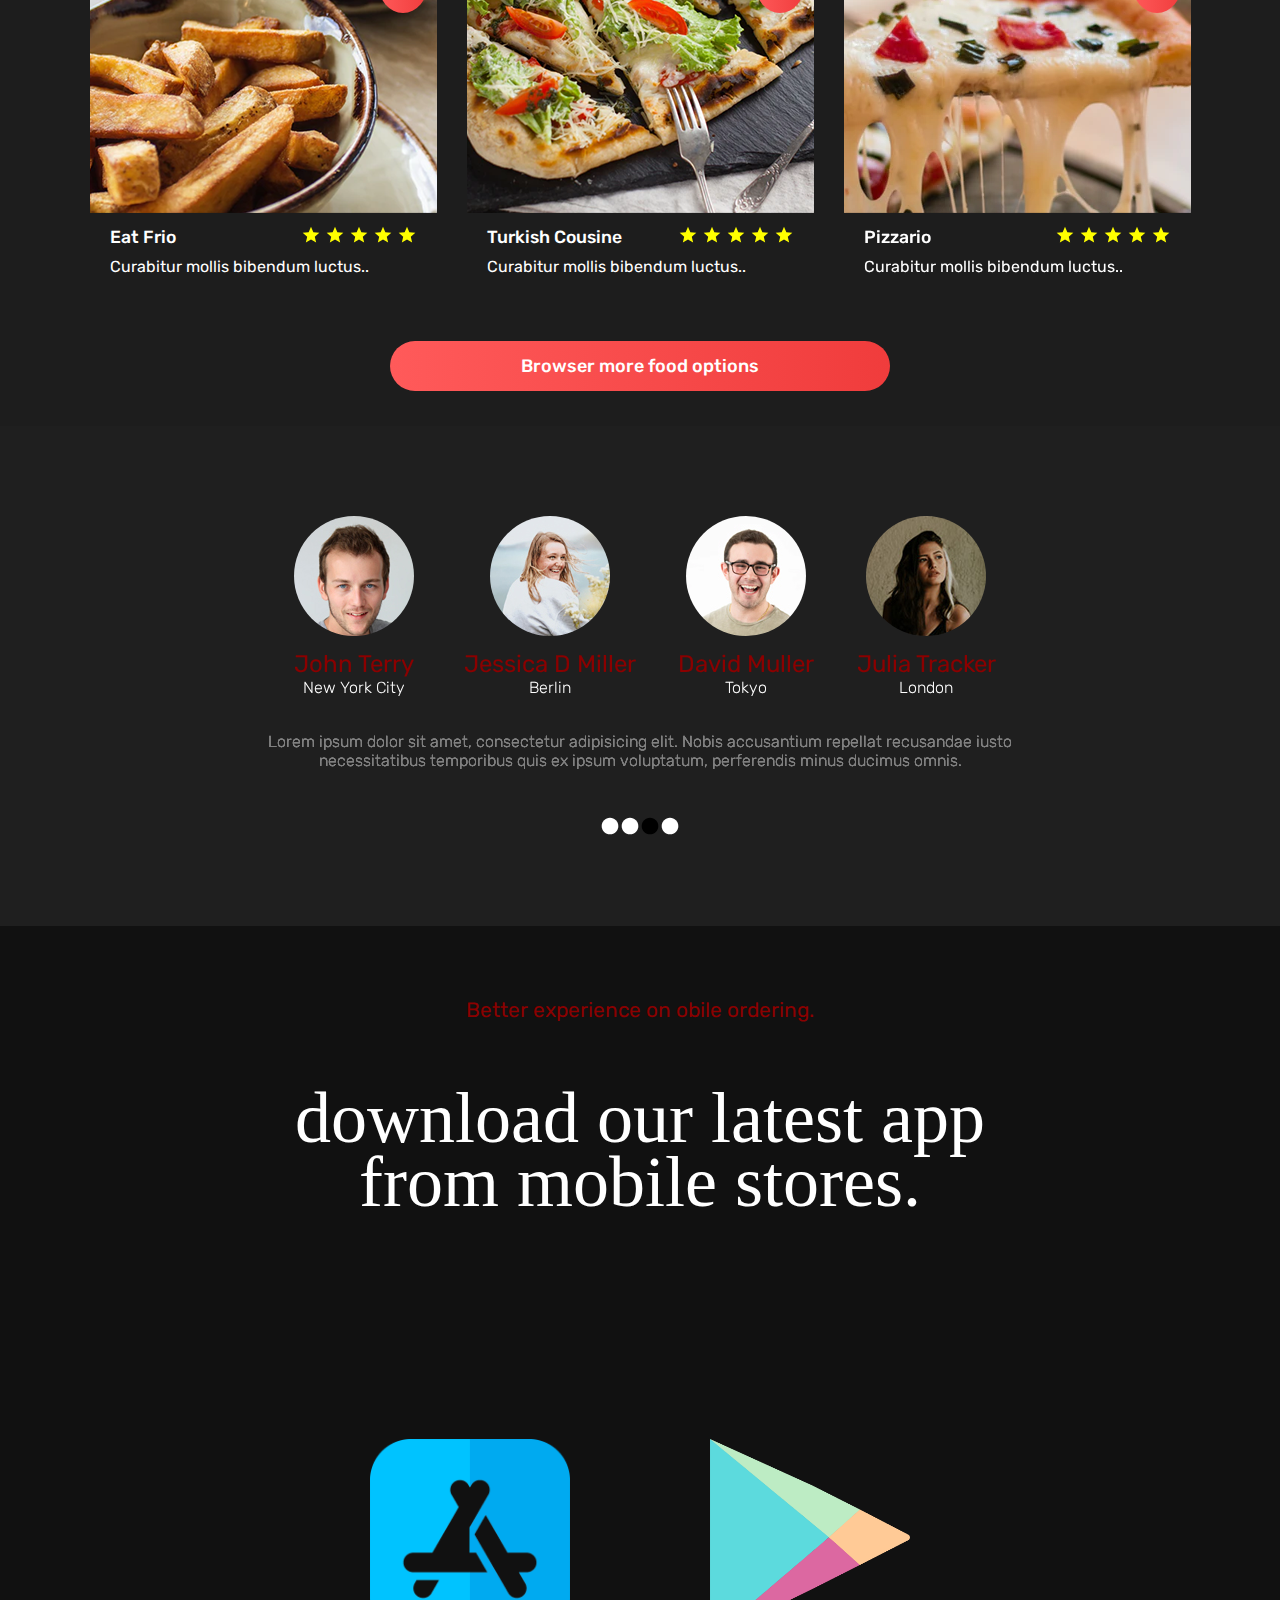
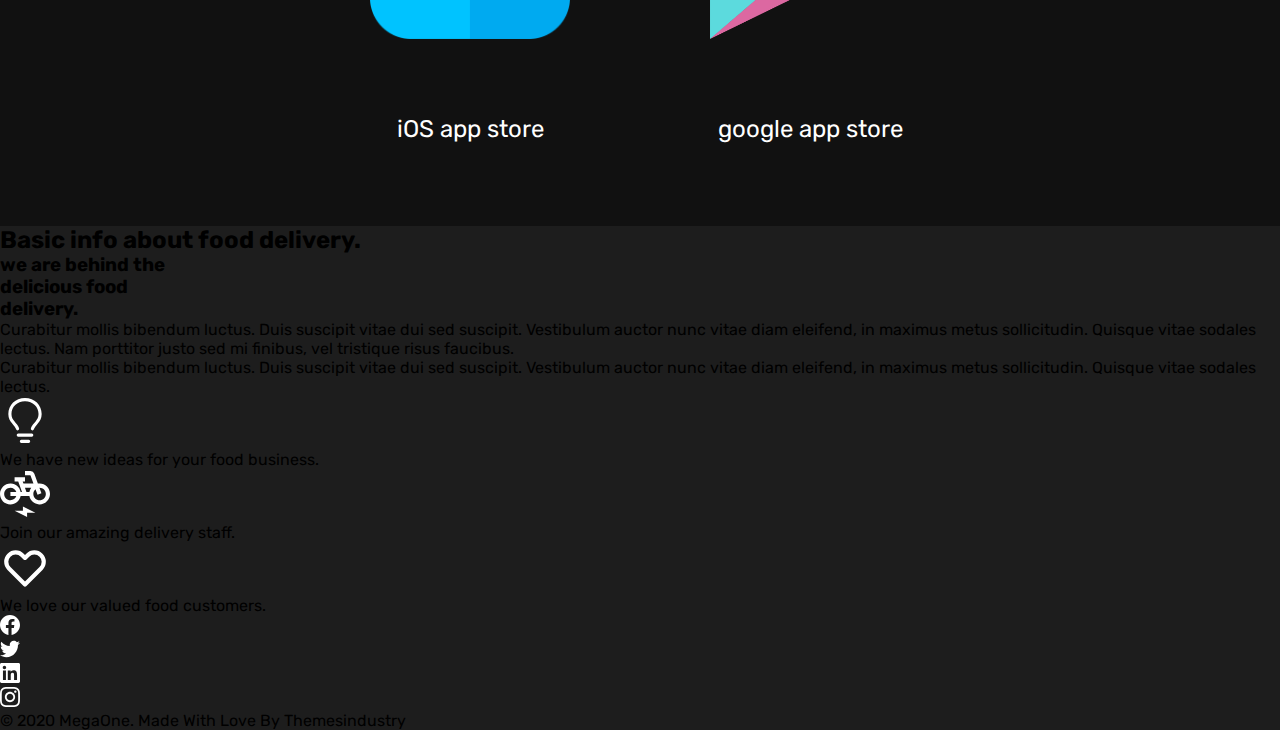
==== commit 8062f318: "download app section style" ====
--- a/index.html
+++ b/index.html
@@ -453,24 +453,22 @@
         </div>
     </div>
     <div class="download-app">
-        <p>Better experience on obile ordering.</p>
-        <h2>download our latest app<br/> from mobile stores.</h2>
+        <div class="text-content">
+            <p>Better experience on obile ordering.</p>
+            <h2>download our latest app<br/> from mobile stores.</h2>
+        </div>
         <div class="stores">
+            <div class="app-store">
+                <div class="app-icon">
+                    <img src="imgs/ios.png" alt="App Store">
+                </div>
+                <p>iOS app store</p>
+            </div>
             <div class="play-store">
                 <div class="play-icon">
-                    <svg width="100" height="100" role="img" viewBox="0 0 24 24" fill="currentColor" color="#fff" xmlns="http://www.w3.org/2000/svg">
-                        <path d="M1.22 0c-.03.093-.06.185-.06.308v23.229c0 .217.061.34.184.463l11.415-12.093L1.22 0zm12.309 12.708l2.951 3.045-4.213 2.4s-5.355 3.044-8.308 4.739l9.57-10.184zm.801-.831l3.166 3.292c.496-.276 4.371-2.492 4.924-2.8.584-.338.525-.8.029-1.046-.459-.255-4.334-2.475-4.92-2.835l-3.203 3.392.004-.003zm-.803-.8l2.984-3.169-4.259-2.431S5.309 1.505 2.999.179l10.53 10.898h-.002z"></path>
-                    </svg>
+                    <img src="imgs/play.png" alt="Google Play">
                 </div>
                 <p>google app store</p>
-            </div>
-            <div class="app-store">
-                <div class="app-icon">
-                    <svg width="100" height="100" role="img" viewBox="0 0 24 24" fill="currentColor" color="#fff" xmlns="http://www.w3.org/2000/svg">
-                        <path d="M8.8086 14.9194l6.1107-11.0368c.0837-.1513.1682-.302.2437-.4584.0685-.142.1267-.2854.1646-.4403.0803-.3259.0588-.6656-.066-.9767-.1238-.3095-.3417-.5678-.6201-.7355a1.4175 1.4175 0 0 0-.921-.1924c-.3207.043-.6135.1935-.8443.4288-.1094.1118-.1996.2361-.2832.369-.092.1463-.175.2979-.259.4492l-.3864.6979-.3865-.6979c-.0837-.1515-.1667-.303-.2587-.4492-.0837-.1329-.1739-.2572-.2835-.369-.2305-.2353-.5233-.3857-.844-.429a1.4181 1.4181 0 0 0-.921.1926c-.2784.1677-.4964.426-.6203.7355-.1246.311-.1461.6508-.066.9767.038.155.0962.2984.1648.4403.0753.1564.1598.307.2437.4584l1.248 2.2543-4.8625 8.7825H2.0295c-.1676 0-.3351-.0007-.5026.0092-.1522.009-.3004.0284-.448.0714-.3108.0906-.5822.2798-.7783.548-.195.2665-.3006.5929-.3006.9279 0 .3352.1057.6612.3006.9277.196.2683.4675.4575.7782.548.1477.043.296.0623.4481.0715.1675.01.335.009.5026.009h13.0974c.0171-.0357.059-.1294.1-.2697.415-1.4151-.6156-2.843-2.0347-2.843zM3.113 18.5418l-.7922 1.5008c-.0818.1553-.1644.31-.2384.4705-.067.1458-.124.293-.1611.452-.0785.3346-.0576.6834.0645 1.0029.1212.3175.3346.583.607.7549.2727.172.5891.2416.9013.1975.3139-.044.6005-.1986.8263-.4402.1072-.1148.1954-.2424.2772-.3787.0902-.1503.1714-.3059.2535-.4612L6 19.4636c-.0896-.149-.9473-1.4704-2.887-.9218m20.5861-3.0056a1.4707 1.4707 0 0 0-.779-.5407c-.1476-.0425-.2961-.0616-.4483-.0705-.1678-.0099-.3352-.0091-.503-.0091H18.648l-4.3891-7.817c-.6655.7005-.9632 1.485-1.0773 2.1976-.1655 1.0333.0367 2.0934.546 3.0004l5.2741 9.3933c.084.1494.167.299.2591.4435.0837.131.1739.2537.2836.364.231.2323.5238.3809.8449.4232.3192.0424.643-.0244.9217-.1899.2784-.1653.4968-.4204.621-.7257.1246-.3072.146-.6425.0658-.9641-.0381-.1529-.0962-.2945-.165-.4346-.0753-.1543-.1598-.303-.2438-.4524l-1.216-2.1662h1.596c.1677 0 .3351.0009.5029-.009.1522-.009.3007-.028.4483-.0705a1.4707 1.4707 0 0 0 .779-.5407A1.5386 1.5386 0 0 0 24 16.452a1.539 1.539 0 0 0-.3009-.9158Z"></path>
-                    </svg>
-                </div>
-                <p>iOS app store</p>
             </div>
         </div>
     </div>
--- a/style/main.css
+++ b/style/main.css
@@ -1125,4 +1125,81 @@
   height: 50px;
   z-index: 1;
 }
+
+.download-app {
+  display: -webkit-box;
+  display: -ms-flexbox;
+  display: flex;
+  -webkit-box-align: center;
+      -ms-flex-align: center;
+          align-items: center;
+  -webkit-box-pack: center;
+      -ms-flex-pack: center;
+          justify-content: center;
+  height: 120px;
+  -webkit-box-orient: vertical;
+  -webkit-box-direction: normal;
+      -ms-flex-direction: column;
+          flex-direction: column;
+  height: 100vh;
+  width: 100vw;
+  text-align: center;
+  background-color: #111;
+}
+
+.download-app .text-content {
+  display: -webkit-box;
+  display: -ms-flexbox;
+  display: flex;
+  -webkit-box-align: center;
+      -ms-flex-align: center;
+          align-items: center;
+  -webkit-box-pack: center;
+      -ms-flex-pack: center;
+          justify-content: center;
+  height: 120px;
+  -webkit-box-orient: vertical;
+  -webkit-box-direction: normal;
+      -ms-flex-direction: column;
+          flex-direction: column;
+  height: 40%;
+  width: 100%;
+}
+
+.download-app .text-content p {
+  color: darkred;
+  font-size: 1.3rem;
+  margin-bottom: 4rem;
+}
+
+.download-app .text-content h2 {
+  font-family: 'Grand Hotel Regular', cursive;
+  font-weight: 100;
+  font-size: 4.5rem;
+  line-height: 4rem;
+  color: white;
+}
+
+.download-app .stores {
+  display: -webkit-box;
+  display: -ms-flexbox;
+  display: flex;
+  -webkit-box-align: center;
+      -ms-flex-align: center;
+          align-items: center;
+  -webkit-box-pack: center;
+      -ms-flex-pack: center;
+          justify-content: center;
+  height: 120px;
+  height: 60%;
+  width: 100%;
+  font-size: 1.5rem;
+  color: white;
+}
+
+.download-app .stores img {
+  height: 200px;
+  width: 200px;
+  margin: 70px;
+}
 /*# sourceMappingURL=main.css.map */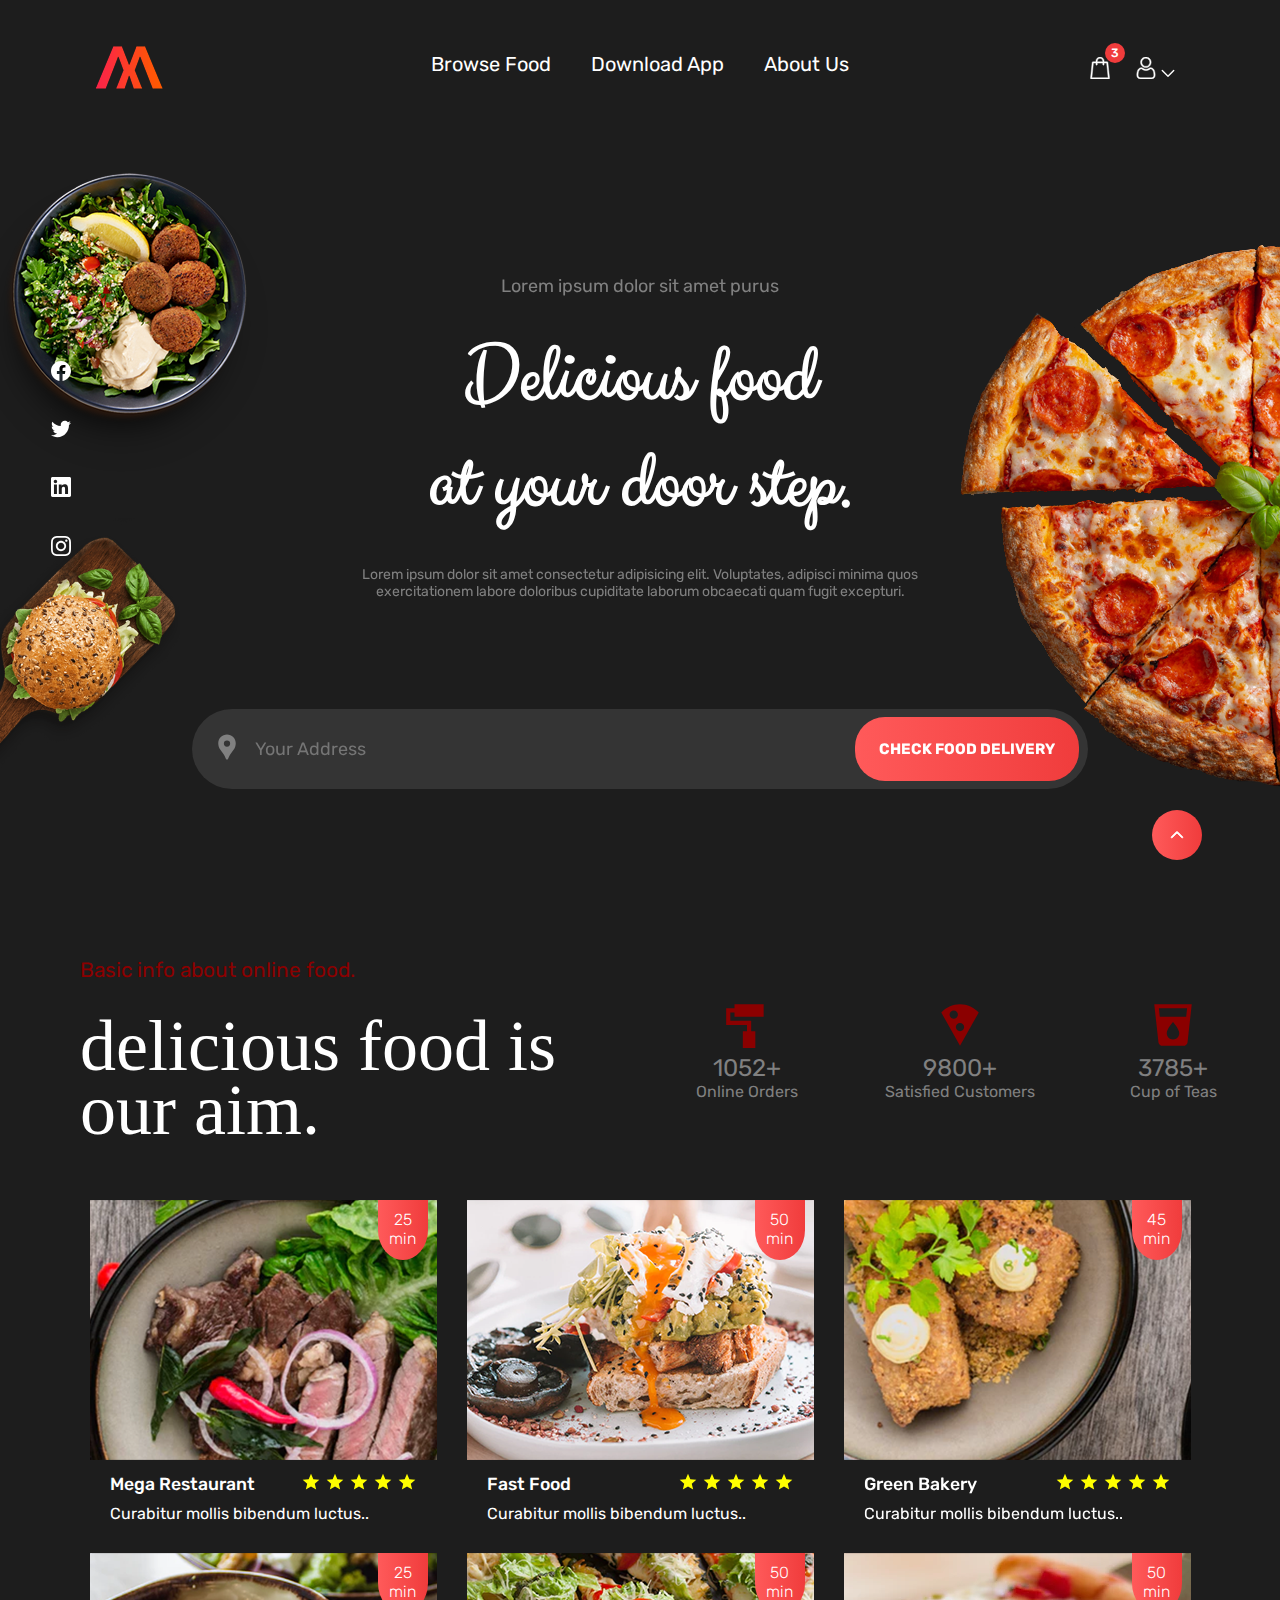
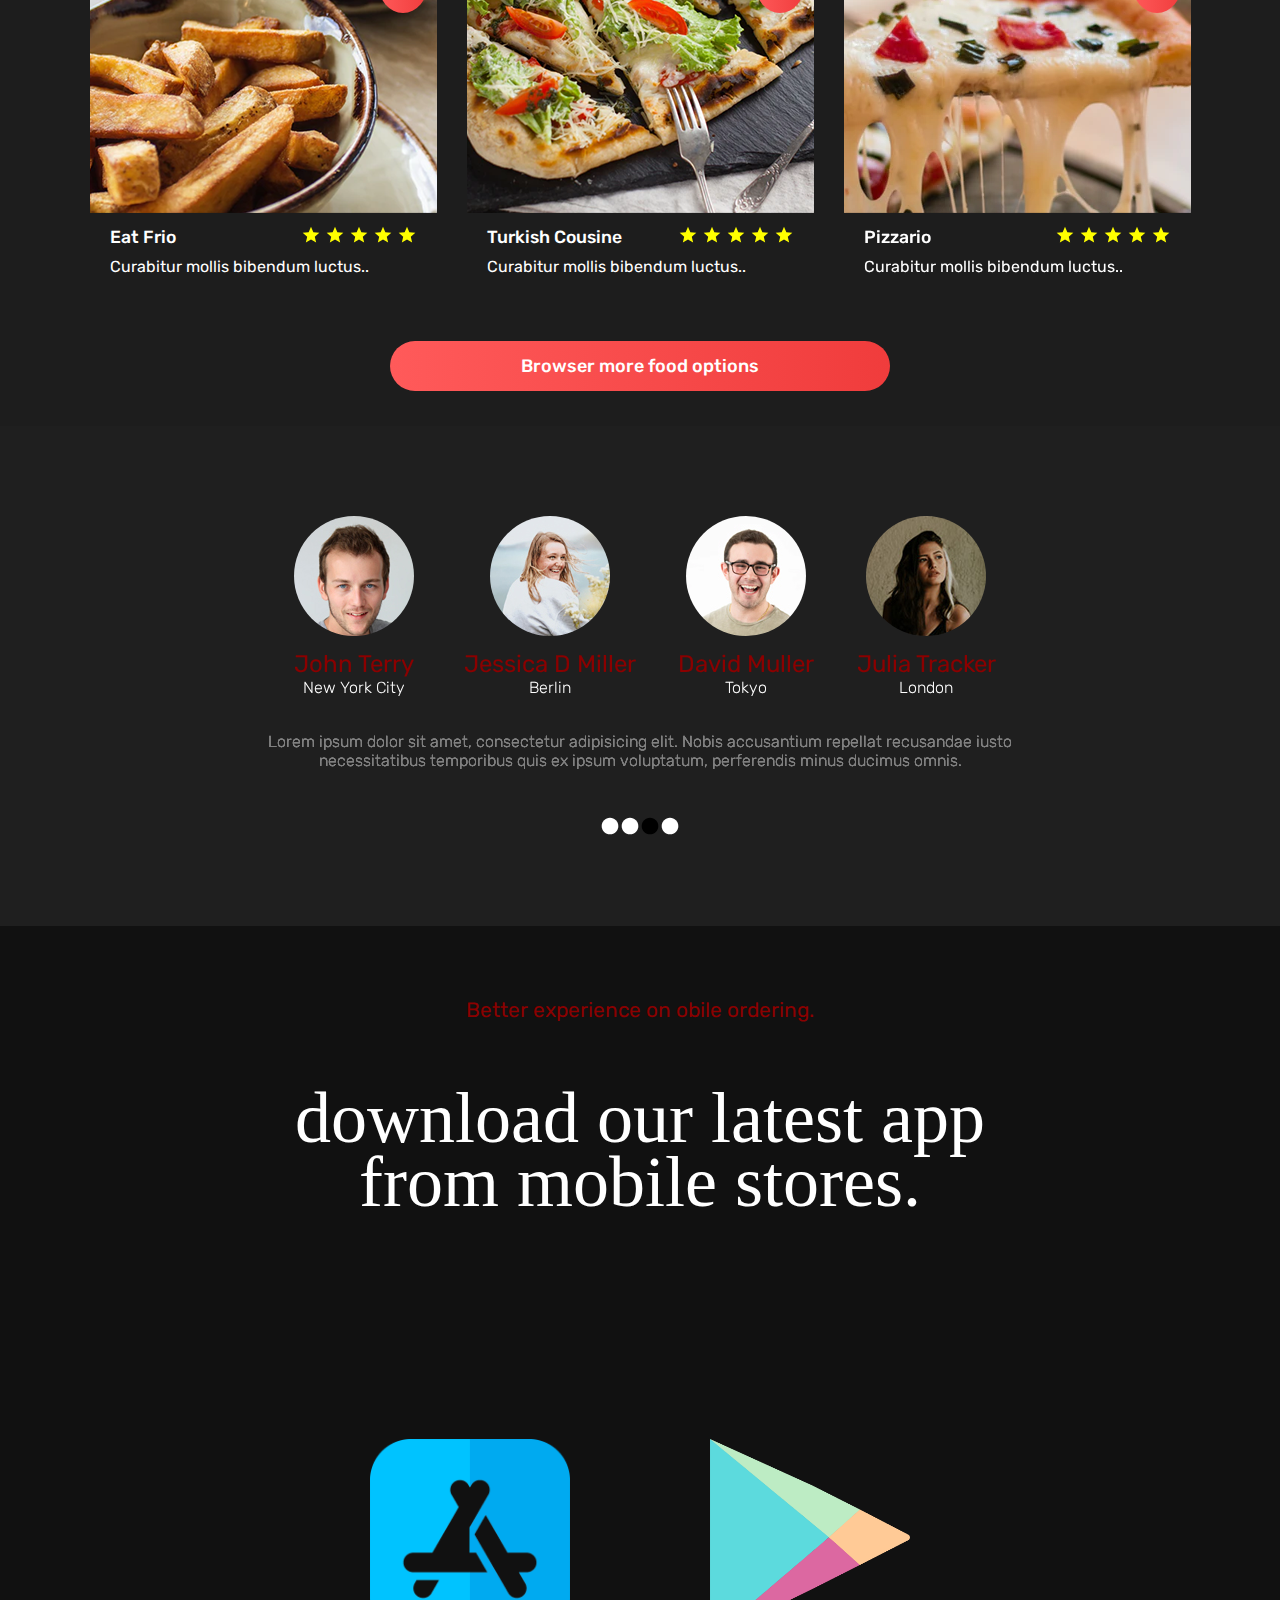
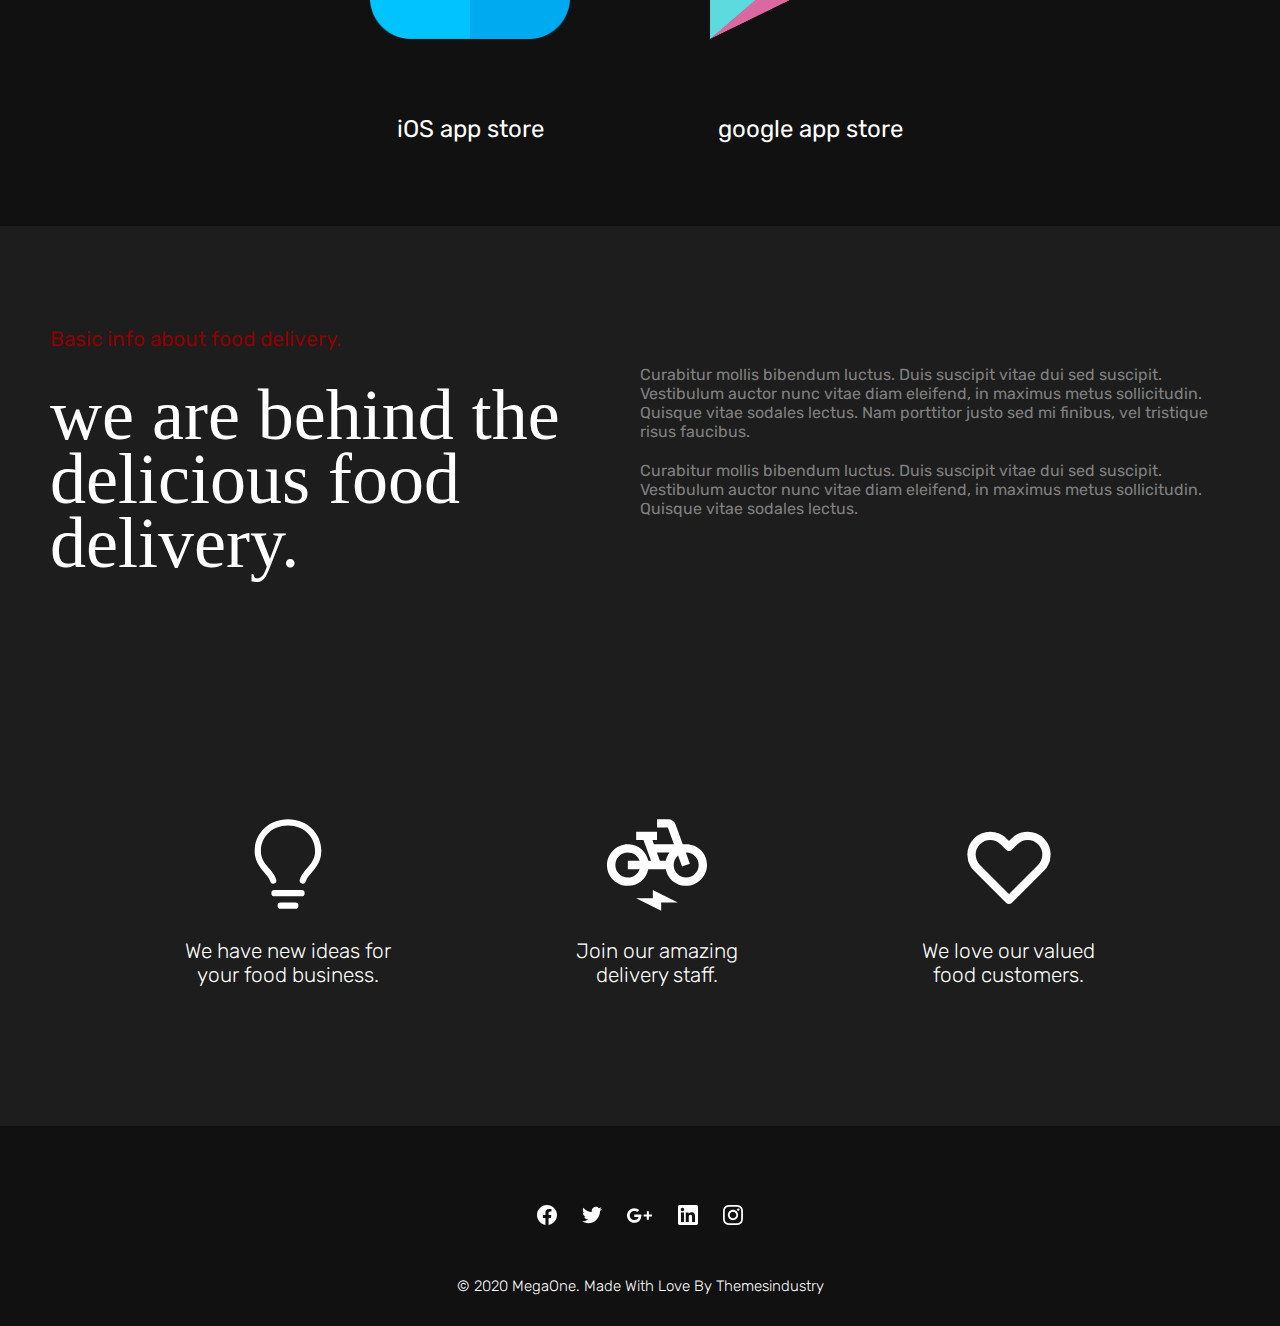
==== commit 4ac867ef: "about us and footer style" ====
--- a/index.html
+++ b/index.html
@@ -475,38 +475,38 @@
     <div class="about-us">
         <div class="info-about-us">
             <div class="left-hand-content">
-                <h2>Basic info about food delivery.</h2>
-                <h3>we are behind the<br/> delicious food<br/> delivery.</h3>
+                <p>Basic info about food delivery.</p>
+                <h2>we are behind the<br/> delicious food<br/> delivery.</h2>
             </div>
             <div class="right-hand-content">
-                <p>Curabitur mollis bibendum luctus. Duis suscipit vitae dui sed suscipit. Vestibulum auctor nunc vitae diam eleifend, in maximus metus sollicitudin. Quisque vitae sodales lectus. Nam porttitor justo sed mi finibus, vel tristique risus faucibus.</p>
-                <p>Curabitur mollis bibendum luctus. Duis suscipit vitae dui sed suscipit. Vestibulum auctor nunc vitae diam eleifend, in maximus metus sollicitudin. Quisque vitae sodales lectus.</p>
+                <p>Curabitur mollis bibendum luctus. Duis suscipit vitae dui sed suscipit.<br/> Vestibulum auctor nunc vitae diam eleifend, in maximus metus sollicitudin.<br/> Quisque vitae sodales lectus. Nam porttitor justo sed mi finibus, vel tristique<br/> risus faucibus.</p>
+                <p>Curabitur mollis bibendum luctus. Duis suscipit vitae dui sed suscipit.<br/> Vestibulum auctor nunc vitae diam eleifend, in maximus metus sollicitudin.<br/> Quisque vitae sodales lectus.</p>
             </div>
         </div>
         <div class="our-values">
-            <div class="new-ideas">
-                <div class="light-bulb-icon">
+            <div class="new-ideas value">
+                <div class="light-bulb-icon icon">
                     <svg width="50" height="50" xmlns="http://www.w3.org/2000/svg" viewBox="0 0 24 24" fill="currentColor" color="#fff">
                         <path fill-rule="evenodd" d="M12 2.5c-3.81 0-6.5 2.743-6.5 6.119 0 1.536.632 2.572 1.425 3.56.172.215.347.422.527.635l.096.112c.21.25.427.508.63.774.404.531.783 1.128.995 1.834a.75.75 0 01-1.436.432c-.138-.46-.397-.89-.753-1.357a18.354 18.354 0 00-.582-.714l-.092-.11c-.18-.212-.37-.436-.555-.667C4.87 12.016 4 10.651 4 8.618 4 4.363 7.415 1 12 1s8 3.362 8 7.619c0 2.032-.87 3.397-1.755 4.5-.185.23-.375.454-.555.667l-.092.109c-.21.248-.405.481-.582.714-.356.467-.615.898-.753 1.357a.75.75 0 01-1.437-.432c.213-.706.592-1.303.997-1.834.202-.266.419-.524.63-.774l.095-.112c.18-.213.355-.42.527-.634.793-.99 1.425-2.025 1.425-3.561C18.5 5.243 15.81 2.5 12 2.5zM9.5 21.75a.75.75 0 01.75-.75h3.5a.75.75 0 010 1.5h-3.5a.75.75 0 01-.75-.75zM8.75 18a.75.75 0 000 1.5h6.5a.75.75 0 000-1.5h-6.5z"></path>
                     </svg>
                 </div>
-                <p>We have new ideas for your food business.</p>
-            </div>
-            <div class="delivery">
-                <div class="bike-icon">
+                <p>We have new ideas for<br/> your food business.</p>
+            </div>
+            <div class="delivery value">
+                <div class="bike-icon icon">
                     <svg width="50" height="50" xmlns="http://www.w3.org/2000/svg" viewBox="0 0 24 24" fill="currentColor" color="#fff">
                         <path fill="none" d="M0 0h24v24H0z"></path><path d="M19 7h-.82l-1.7-4.68A2.008 2.008 0 0014.6 1H12v2h2.6l1.46 4h-4.81l-.36-1H12V4H7v2h1.75l1.82 5H9.9c-.44-2.23-2.31-3.88-4.65-3.99C2.45 6.87 0 9.2 0 12c0 2.8 2.2 5 5 5 2.46 0 4.45-1.69 4.9-4h4.2c.44 2.23 2.31 3.88 4.65 3.99 2.8.13 5.25-2.19 5.25-5C24 9.2 21.8 7 19 7zM7.82 13c-.4 1.17-1.49 2-2.82 2-1.68 0-3-1.32-3-3s1.32-3 3-3c1.33 0 2.42.83 2.82 2H5v2h2.82zm6.28-2h-1.4l-.73-2H15c-.44.58-.76 1.25-.9 2zm4.9 4c-1.68 0-3-1.32-3-3 0-.93.41-1.73 1.05-2.28l.96 2.64 1.88-.68-.97-2.67c.02 0 .05-.01.08-.01 1.68 0 3 1.32 3 3s-1.32 3-3 3zm-8 5H7l6 3v-2h4l-6-3z"></path>
                     </svg>
                 </div>
-                <p>Join our amazing delivery staff.</p>
-            </div>
-            <div class="love">
-                <div class="heart-icon">
+                <p>Join our amazing<br/> delivery staff.</p>
+            </div>
+            <div class="love value">
+                <div class="heart-icon icon">
                     <svg width="50" height="50" xmlns="http://www.w3.org/2000/svg" fill="none" viewBox="0 0 24 24" stroke="currentColor" color="#fff">
                         <path stroke-linecap="round" stroke-linejoin="round" stroke-width="2" d="M4.318 6.318a4.5 4.5 0 000 6.364L12 20.364l7.682-7.682a4.5 4.5 0 00-6.364-6.364L12 7.636l-1.318-1.318a4.5 4.5 0 00-6.364 0z"></path>
                     </svg>
                 </div>
-                <p>We love our valued food customers.</p>
+                <p>We love our valued<br/> food customers.</p>
             </div>
         </div>
     </div>
@@ -520,6 +520,11 @@
             <div class="twitter">
                 <svg width="20" height="20" role="img" viewBox="0 0 24 24" fill="currentColor" color="#fff" xmlns="http://www.w3.org/2000/svg">
                     <path d="M23.954 4.569c-.885.389-1.83.654-2.825.775 1.014-.611 1.794-1.574 2.163-2.723-.951.555-2.005.959-3.127 1.184-.896-.959-2.173-1.559-3.591-1.559-2.717 0-4.92 2.203-4.92 4.917 0 .39.045.765.127 1.124C7.691 8.094 4.066 6.13 1.64 3.161c-.427.722-.666 1.561-.666 2.475 0 1.71.87 3.213 2.188 4.096-.807-.026-1.566-.248-2.228-.616v.061c0 2.385 1.693 4.374 3.946 4.827-.413.111-.849.171-1.296.171-.314 0-.615-.03-.916-.086.631 1.953 2.445 3.377 4.604 3.417-1.68 1.319-3.809 2.105-6.102 2.105-.39 0-.779-.023-1.17-.067 2.189 1.394 4.768 2.209 7.557 2.209 9.054 0 13.999-7.496 13.999-13.986 0-.209 0-.42-.015-.63.961-.689 1.8-1.56 2.46-2.548l-.047-.02z"></path>
+                </svg>
+            </div>
+            <div class="google-plus">
+                <svg xmlns="http://www.w3.org/2000/svg" width="25" height="25" viewBox="0 0 24 24" fill="#fff">
+                    <path d="M7 11v2.4h3.97c-.16 1.029-1.2 3.02-3.97 3.02-2.39 0-4.34-1.979-4.34-4.42 0-2.44 1.95-4.42 4.34-4.42 1.36 0 2.27.58 2.79 1.08l1.9-1.83c-1.22-1.14-2.8-1.83-4.69-1.83-3.87 0-7 3.13-7 7s3.13 7 7 7c4.04 0 6.721-2.84 6.721-6.84 0-.46-.051-.81-.111-1.16h-6.61zm0 0 17 2h-3v3h-2v-3h-3v-2h3v-3h2v3h3v2z" fill-rule="evenodd" clip-rule="evenodd"/>
                 </svg>
             </div>
             <div class="linkedin">
--- a/style/main.css
+++ b/style/main.css
@@ -1202,4 +1202,179 @@
   width: 200px;
   margin: 70px;
 }
+
+.about-us {
+  height: 100vh;
+  width: 100vw;
+}
+
+.about-us .info-about-us {
+  display: -webkit-box;
+  display: -ms-flexbox;
+  display: flex;
+  -webkit-box-align: center;
+      -ms-flex-align: center;
+          align-items: center;
+  -webkit-box-pack: center;
+      -ms-flex-pack: center;
+          justify-content: center;
+  height: 120px;
+  height: 50%;
+  width: 100%;
+}
+
+.about-us .info-about-us .left-hand-content {
+  display: -webkit-box;
+  display: -ms-flexbox;
+  display: flex;
+  -webkit-box-align: center;
+      -ms-flex-align: center;
+          align-items: center;
+  -webkit-box-pack: center;
+      -ms-flex-pack: center;
+          justify-content: center;
+  height: 120px;
+  -webkit-box-orient: vertical;
+  -webkit-box-direction: normal;
+      -ms-flex-direction: column;
+          flex-direction: column;
+  -webkit-box-align: start;
+      -ms-flex-align: start;
+          align-items: flex-start;
+  height: 100%;
+  width: 50%;
+  padding-left: 50px;
+}
+
+.about-us .info-about-us .left-hand-content p {
+  color: darkred;
+  font-size: 1.3rem;
+  margin-bottom: 2rem;
+}
+
+.about-us .info-about-us .left-hand-content h2 {
+  font-family: 'Grand Hotel Regular', cursive;
+  font-weight: 100;
+  font-size: 4.5rem;
+  line-height: 4rem;
+  color: white;
+}
+
+.about-us .info-about-us .right-hand-content {
+  display: -webkit-box;
+  display: -ms-flexbox;
+  display: flex;
+  -webkit-box-align: center;
+      -ms-flex-align: center;
+          align-items: center;
+  -webkit-box-pack: center;
+      -ms-flex-pack: center;
+          justify-content: center;
+  height: 120px;
+  -webkit-box-orient: vertical;
+  -webkit-box-direction: normal;
+      -ms-flex-direction: column;
+          flex-direction: column;
+  -webkit-box-align: start;
+      -ms-flex-align: start;
+          align-items: flex-start;
+  height: 100%;
+  width: 50%;
+}
+
+.about-us .info-about-us .right-hand-content p {
+  color: gray;
+  margin-bottom: 20px;
+}
+
+.about-us .our-values {
+  display: -webkit-box;
+  display: -ms-flexbox;
+  display: flex;
+  -webkit-box-align: center;
+      -ms-flex-align: center;
+          align-items: center;
+  -webkit-box-pack: center;
+      -ms-flex-pack: center;
+          justify-content: center;
+  height: 120px;
+  -webkit-box-pack: space-evenly;
+      -ms-flex-pack: space-evenly;
+          justify-content: space-evenly;
+  height: 50%;
+  width: 100%;
+}
+
+.about-us .our-values .value {
+  display: -webkit-box;
+  display: -ms-flexbox;
+  display: flex;
+  -webkit-box-align: center;
+      -ms-flex-align: center;
+          align-items: center;
+  -webkit-box-pack: center;
+      -ms-flex-pack: center;
+          justify-content: center;
+  height: 120px;
+  -webkit-box-orient: vertical;
+  -webkit-box-direction: normal;
+      -ms-flex-direction: column;
+          flex-direction: column;
+}
+
+.about-us .our-values .value .icon svg {
+  width: 100px;
+  height: 100px;
+  margin-bottom: 20px;
+}
+
+.about-us .our-values .value p {
+  font-size: 1.3rem;
+  color: white;
+  font-weight: 100;
+  text-align: center;
+}
+
+footer {
+  display: -webkit-box;
+  display: -ms-flexbox;
+  display: flex;
+  -webkit-box-align: center;
+      -ms-flex-align: center;
+          align-items: center;
+  -webkit-box-pack: center;
+      -ms-flex-pack: center;
+          justify-content: center;
+  height: 120px;
+  -webkit-box-orient: vertical;
+  -webkit-box-direction: normal;
+      -ms-flex-direction: column;
+          flex-direction: column;
+  width: 100vw;
+  height: 200px;
+  background-color: #111;
+}
+
+footer .social-icons {
+  display: -webkit-box;
+  display: -ms-flexbox;
+  display: flex;
+  -webkit-box-align: center;
+      -ms-flex-align: center;
+          align-items: center;
+  -webkit-box-pack: center;
+      -ms-flex-pack: center;
+          justify-content: center;
+  height: 120px;
+  -webkit-box-pack: space-evenly;
+      -ms-flex-pack: space-evenly;
+          justify-content: space-evenly;
+  width: 20%;
+}
+
+footer p {
+  font-size: 15px;
+  color: white;
+  font-weight: 100;
+}
 /*# sourceMappingURL=main.css.map */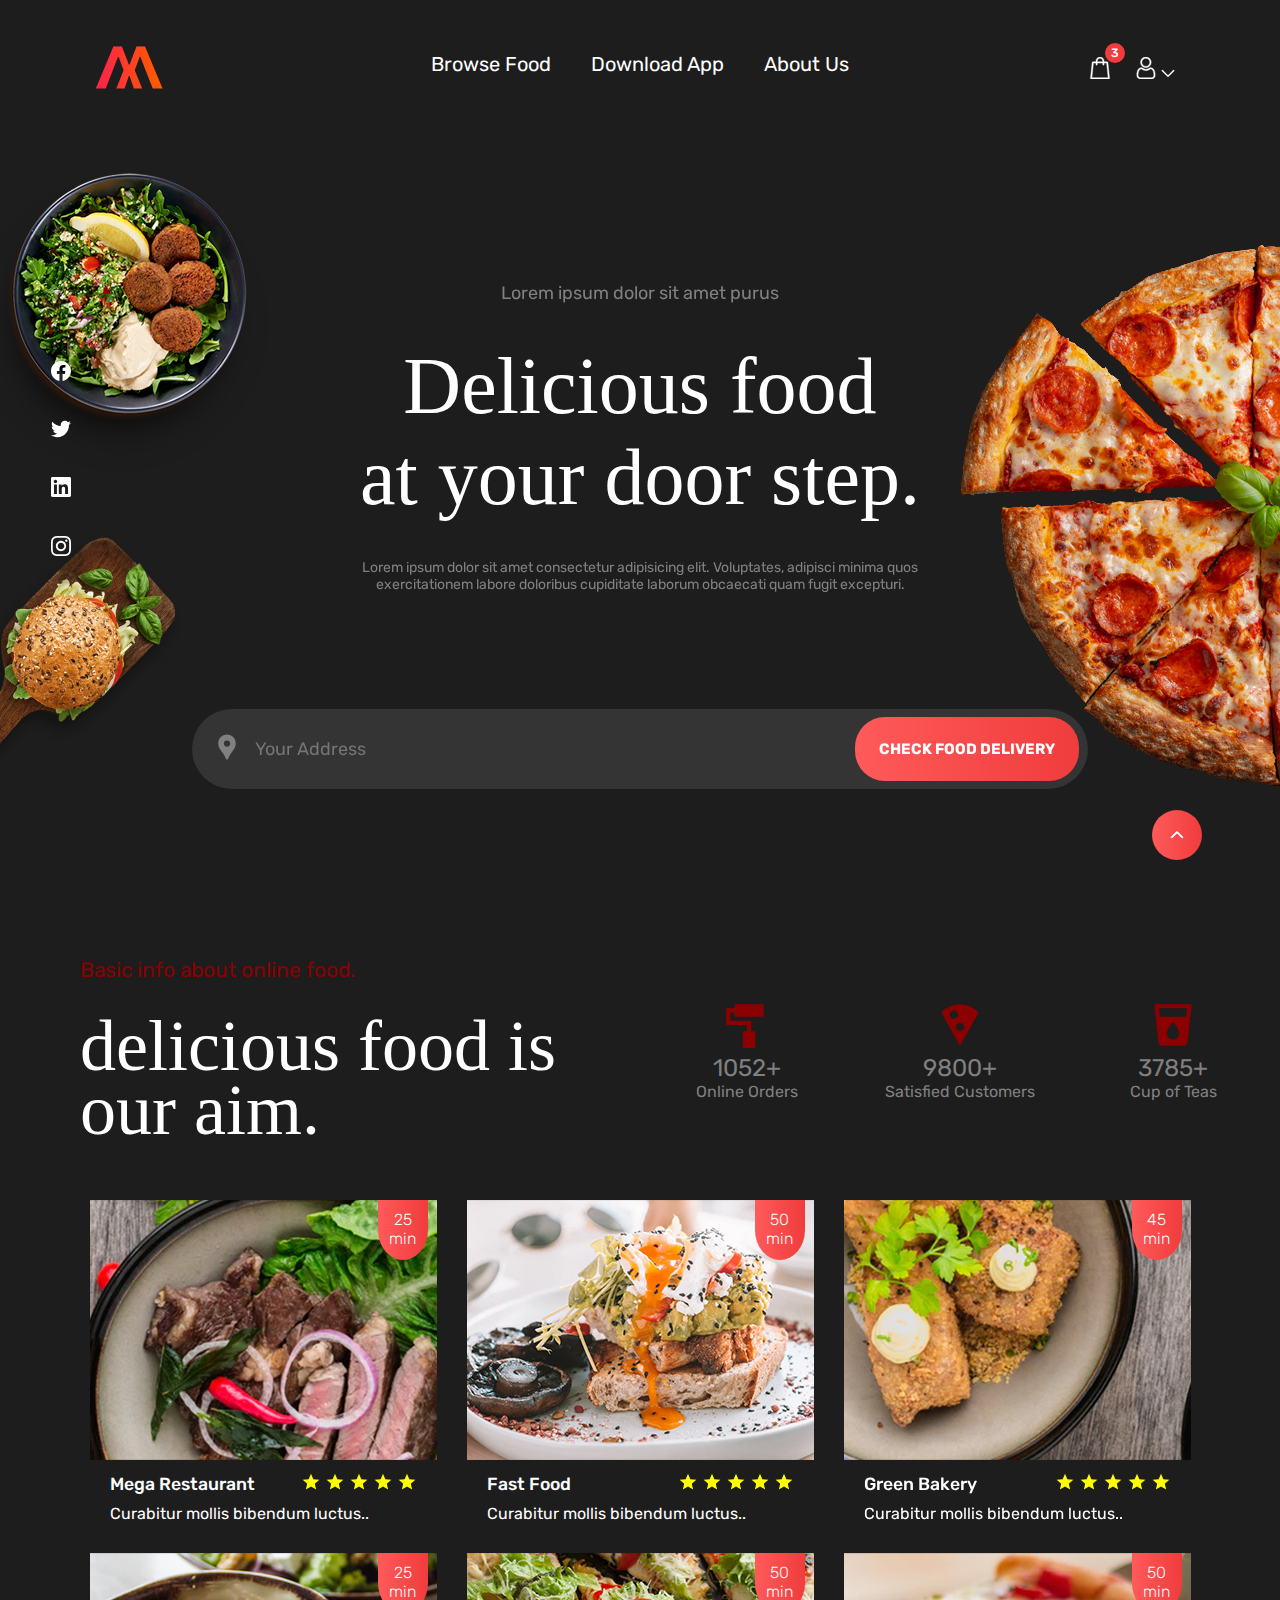
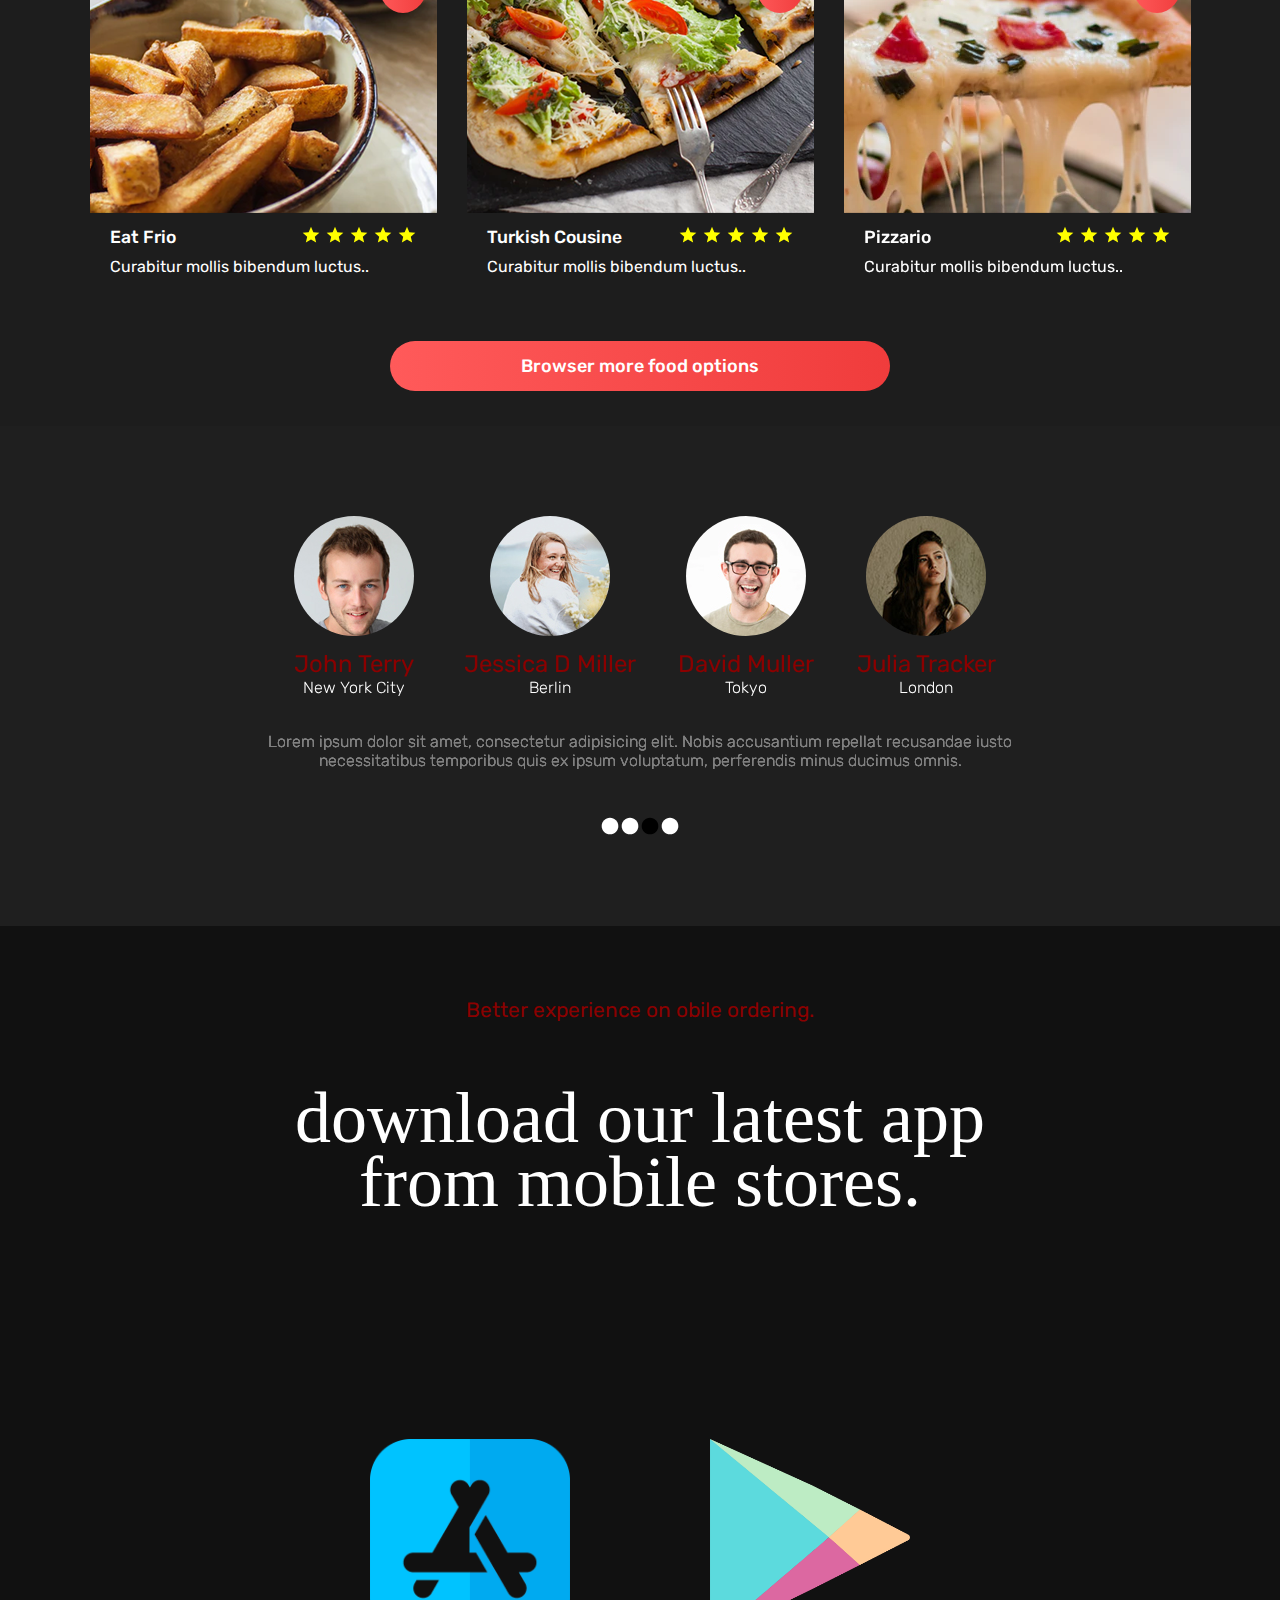
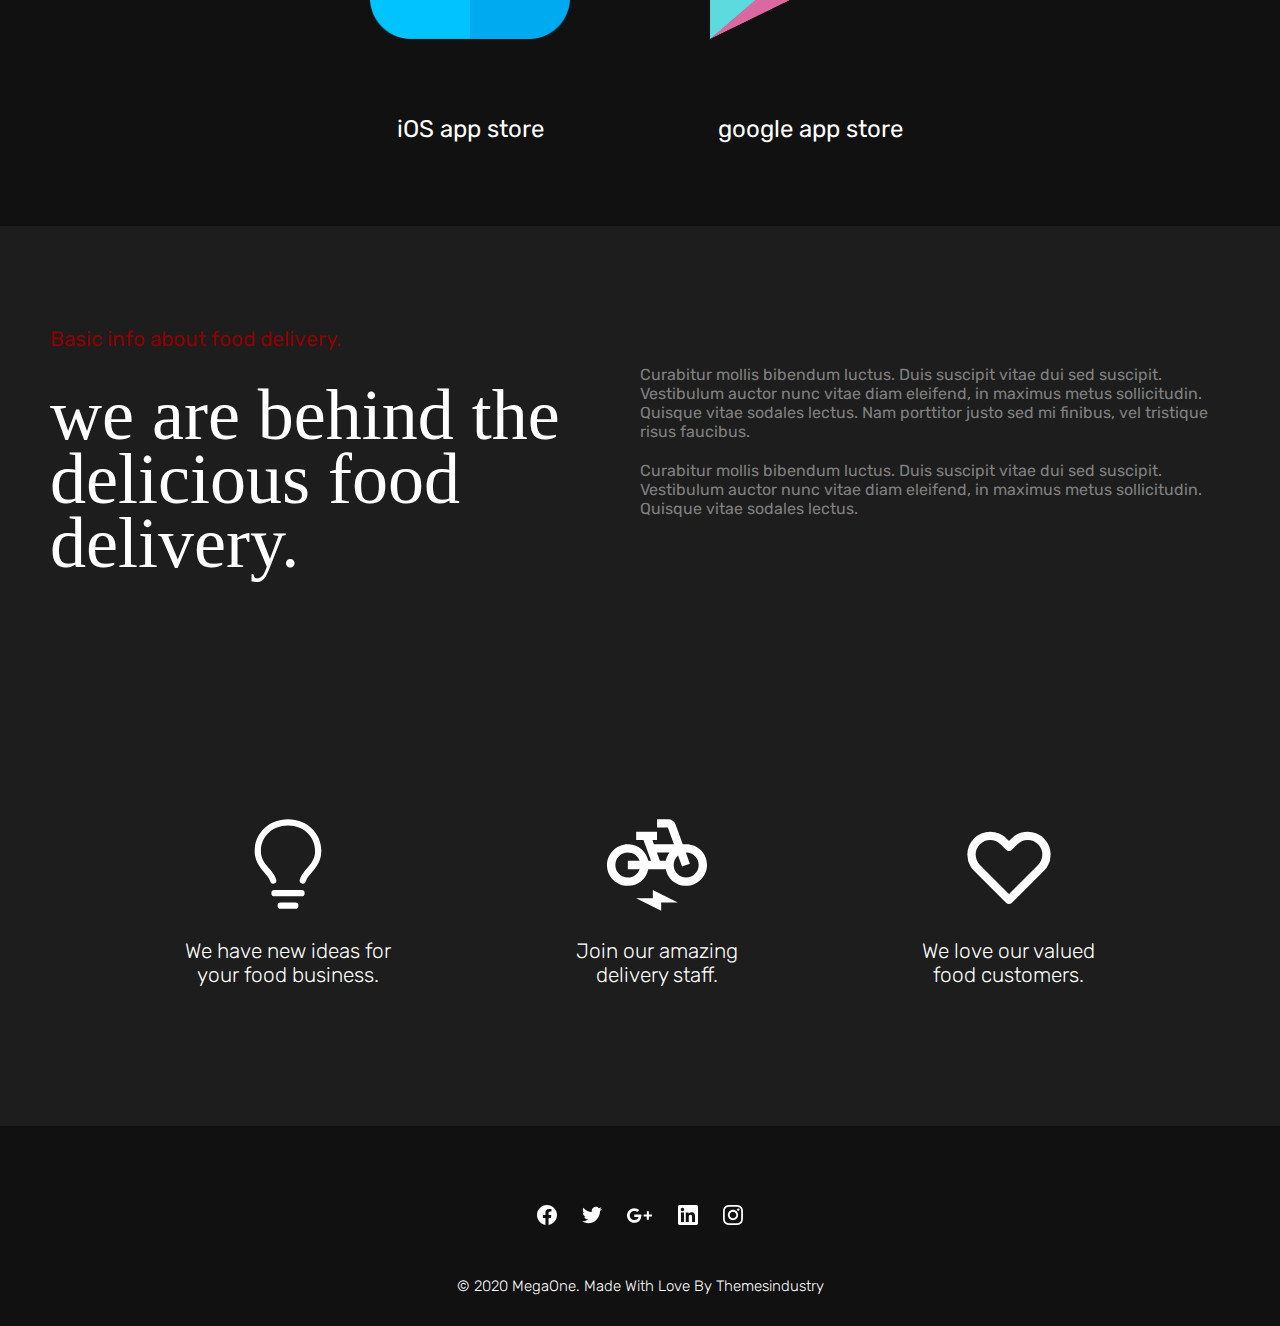
==== commit c04d1436: "page preloader" ====
--- a/index.html
+++ b/index.html
@@ -10,6 +10,14 @@
     <link href="https://fonts.googleapis.com/css2?family=Clicker+Script&display=swap" rel="stylesheet">
 </head>
 <body>
+    <div class="loader-container">
+        <div class="loader">
+            <div class="border-circle-one circle"></div>
+            <div class="border-circle-two circle"></div>
+            <div class="border-circle-three circle"></div>
+            <div class="red-circle circle"></div>
+        </div>
+    </div>
     <div class="scroll-top">
         <svg width="20" height="20" xmlns="http://www.w3.org/2000/svg" viewBox="0 0 24 24" fill="currentColor" color="#fff">
             <path stroke="#fff" stroke-width="1" fill-rule="evenodd" d="M18.78 15.28a.75.75 0 000-1.06l-6.25-6.25a.75.75 0 00-1.06 0l-6.25 6.25a.75.75 0 101.06 1.06L12 9.56l5.72 5.72a.75.75 0 001.06 0z"></path>
--- a/style/main.css
+++ b/style/main.css
@@ -18,6 +18,69 @@
   background-color: #1d1d1d;
   max-width: 100vw;
   overflow-x: hidden;
+}
+
+.loader-container {
+  display: -webkit-box;
+  display: -ms-flexbox;
+  display: flex;
+  -webkit-box-align: center;
+      -ms-flex-align: center;
+          align-items: center;
+  -webkit-box-pack: center;
+      -ms-flex-pack: center;
+          justify-content: center;
+  height: 120px;
+  position: absolute;
+  background-color: #222;
+  width: 100vw;
+  height: 100vh;
+  -webkit-transition: opacity 0.2s ease;
+  transition: opacity 0.2s ease;
+  z-index: 4;
+}
+
+.loader-container .loader {
+  position: relative;
+  width: 85px;
+  height: 85px;
+  -webkit-transition: opacity 0.5s ease;
+  transition: opacity 0.5s ease;
+}
+
+.loader-container .circle {
+  position: absolute;
+  width: 28px;
+  height: 28px;
+  border-radius: 50%;
+}
+
+.loader-container .border-circle-one {
+  top: 50px;
+  border: 2px solid white;
+}
+
+.loader-container .border-circle-two {
+  top: 50px;
+  left: 50px;
+  border: 2px solid white;
+}
+
+.loader-container .border-circle-three {
+  left: 25px;
+  border: 2px solid white;
+}
+
+.loader-container .red-circle {
+  position: absolute;
+  left: 25px;
+  background-image: -webkit-gradient(linear, right top, left top, from(#f03c3c), to(#ff5a5a));
+  background-image: linear-gradient(to left, #f03c3c, #ff5a5a);
+}
+
+.fadeout {
+  opacity: 0;
+  pointer-events: none;
 }
 
 .scroll-top {
@@ -257,6 +320,7 @@
   width: 400px;
   padding: 40px 30px;
   cursor: default;
+  z-index: 3;
 }
 
 header .checkout .shopping-bag .user-bag-submenu .cart-items {
@@ -749,7 +813,8 @@
 main .main-text h1 {
   font-size: 5rem;
   color: white;
-  font-family: 'Clicker Script', cursive;
+  font-family: 'Grand Hotel Regular', cursive;
+  font-weight: 100;
 }
 
 main .main-text .p-two {
@@ -1201,6 +1266,14 @@
   height: 200px;
   width: 200px;
   margin: 70px;
+  -webkit-transition: all 0.5s ease;
+  transition: all 0.5s ease;
+  cursor: pointer;
+}
+
+.download-app .stores img:hover {
+  -webkit-transform: translateY(-20px);
+          transform: translateY(-20px);
 }
 
 .about-us {
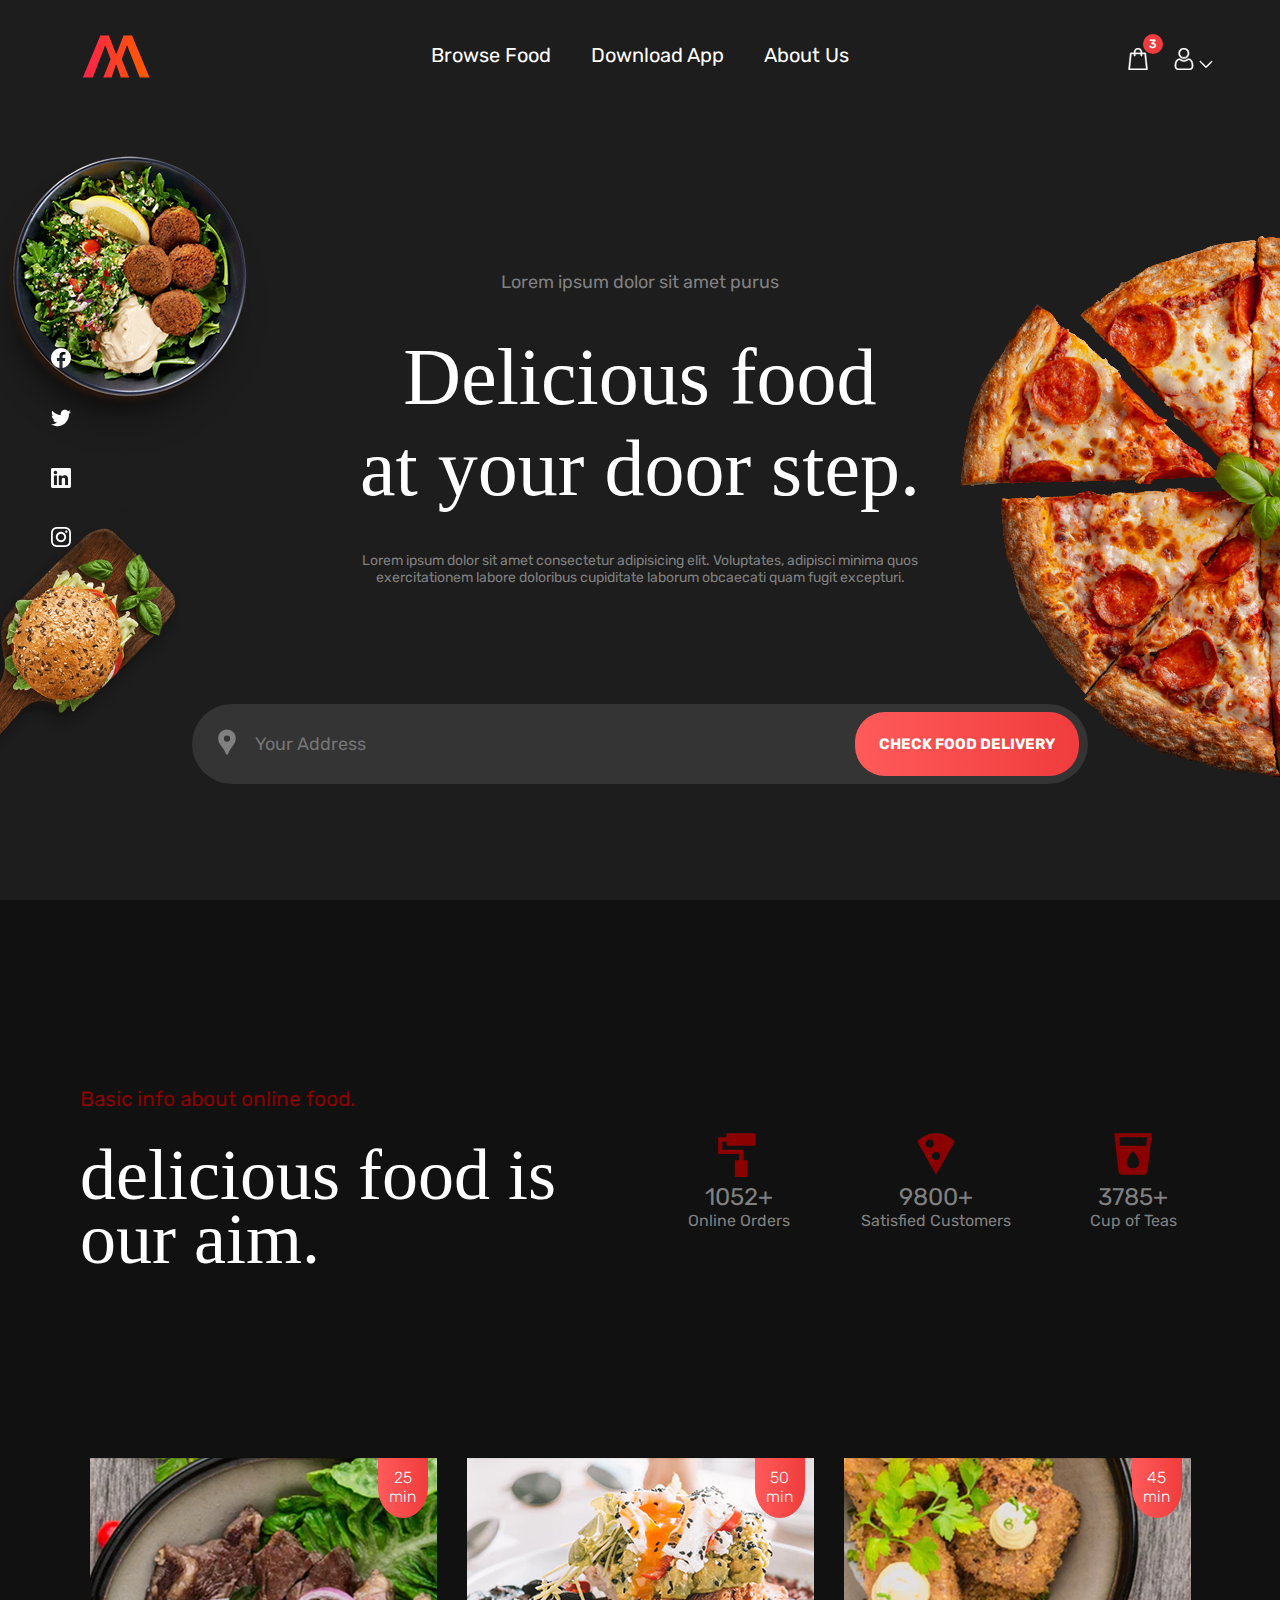
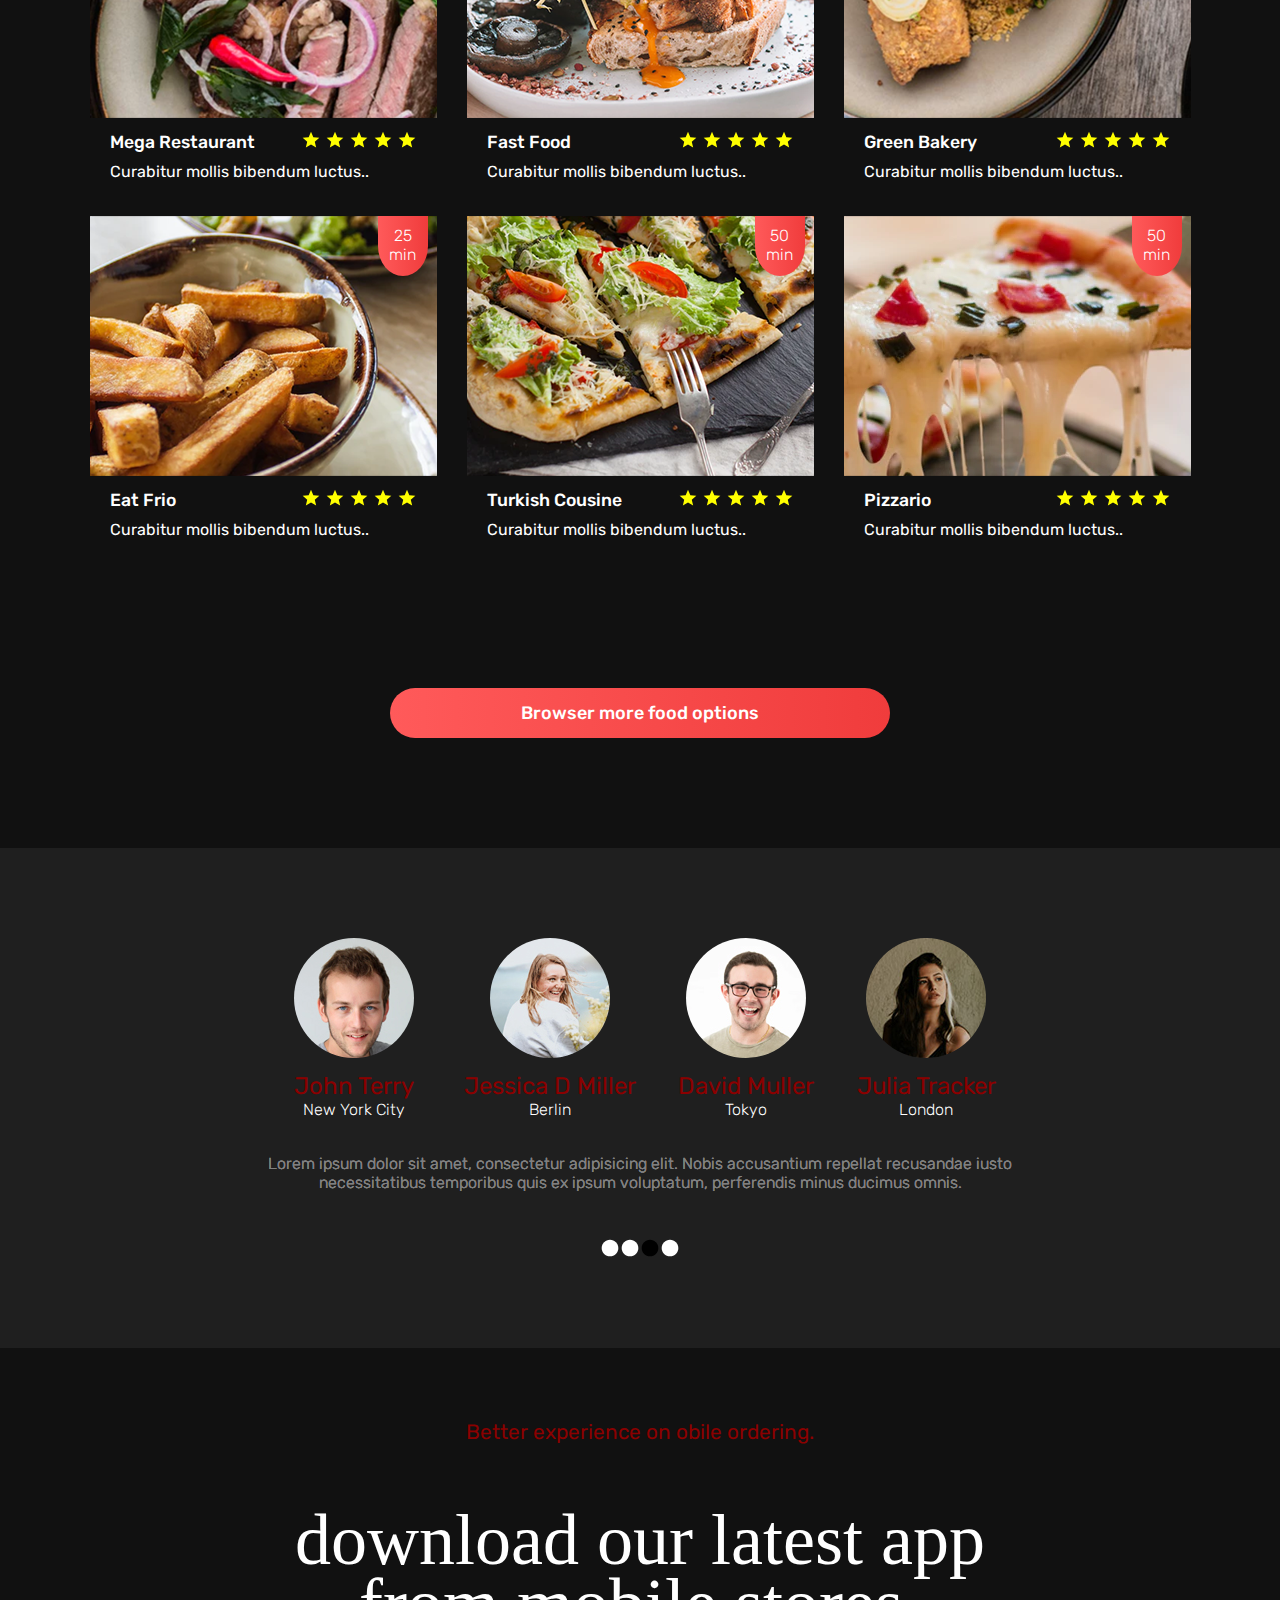
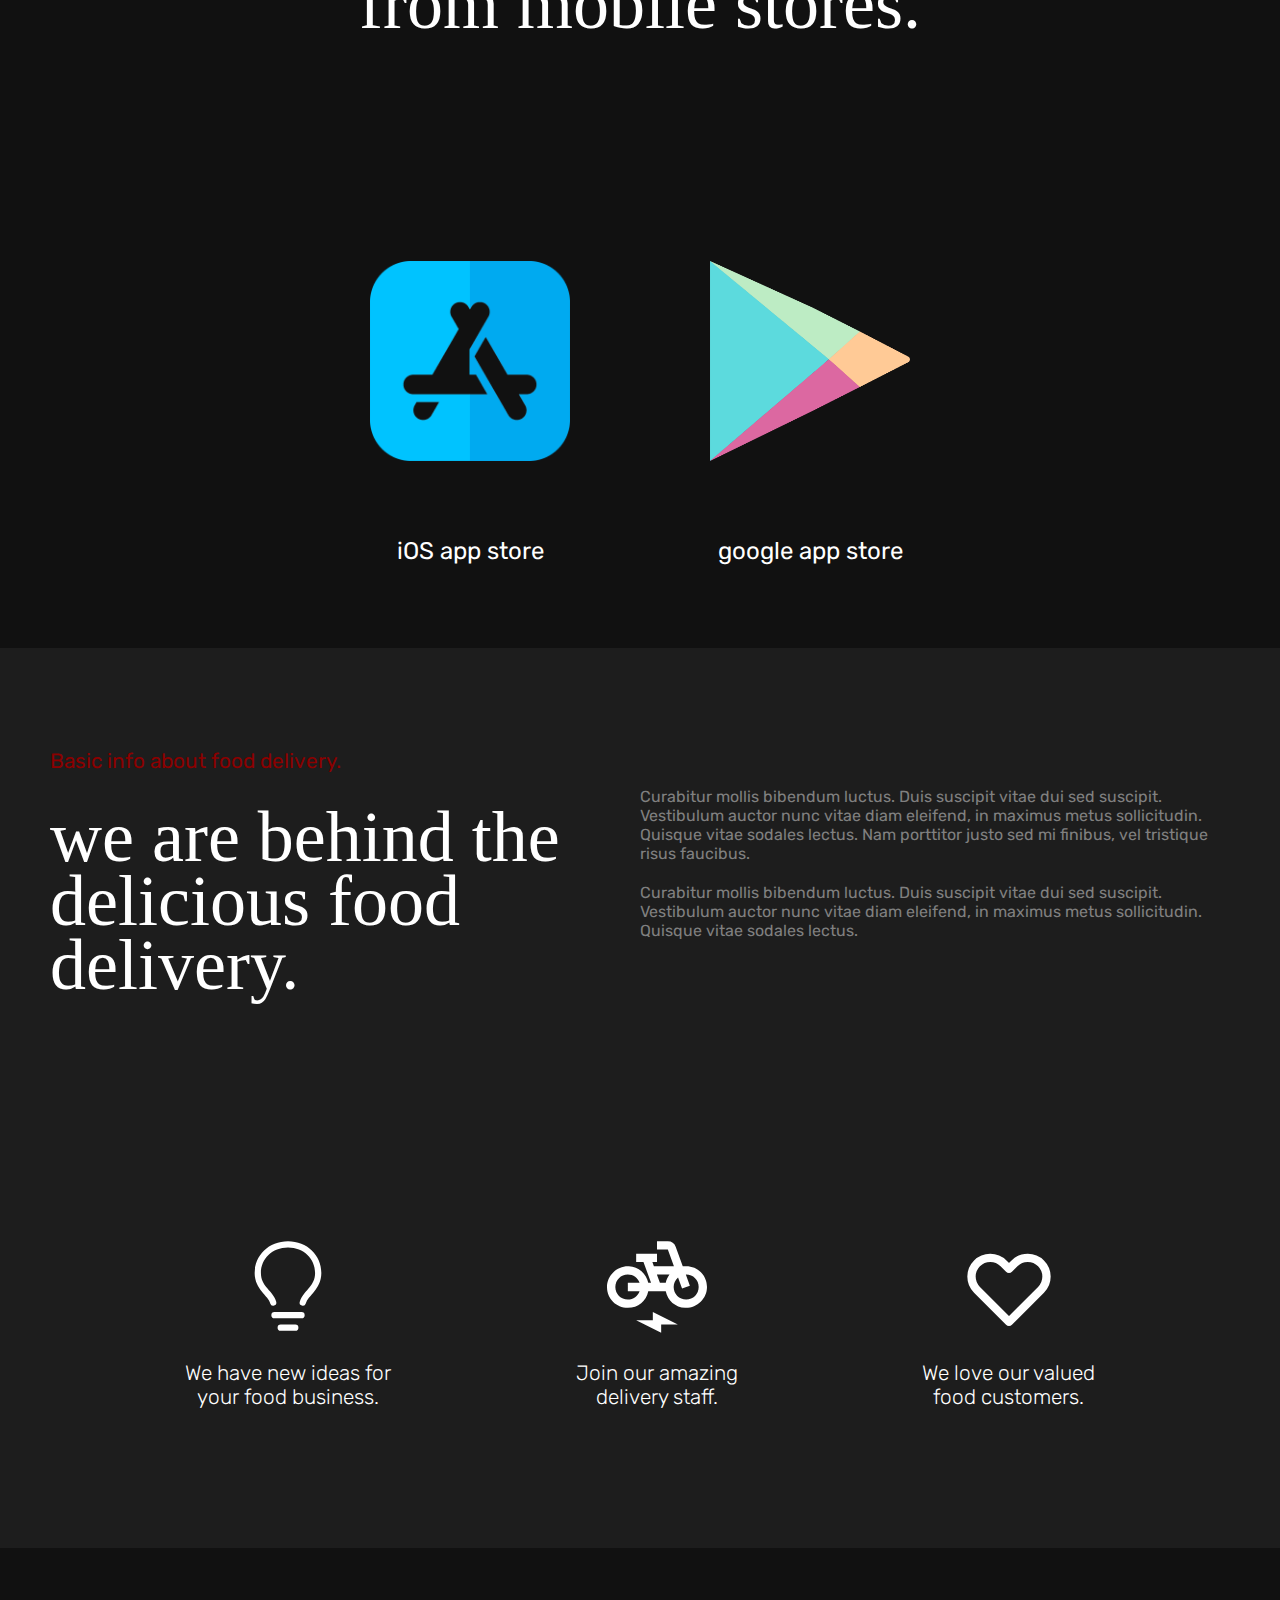
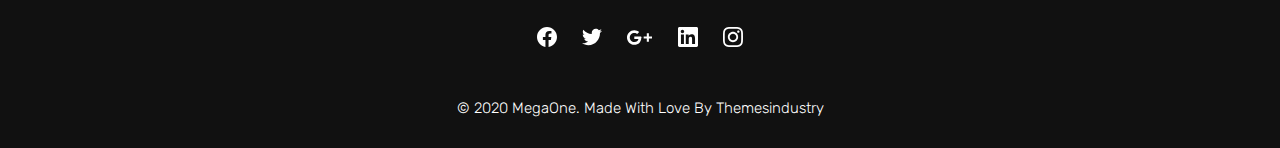
==== commit e5160f42: "scroll smooth, header submenus functionality, scroll to top button fix, browse food style fix, cart " ====
--- a/index.html
+++ b/index.html
@@ -18,20 +18,20 @@
             <div class="red-circle circle"></div>
         </div>
     </div>
-    <div class="scroll-top">
+    <div class="scroll-top fadeout">
         <svg width="20" height="20" xmlns="http://www.w3.org/2000/svg" viewBox="0 0 24 24" fill="currentColor" color="#fff">
             <path stroke="#fff" stroke-width="1" fill-rule="evenodd" d="M18.78 15.28a.75.75 0 000-1.06l-6.25-6.25a.75.75 0 00-1.06 0l-6.25 6.25a.75.75 0 101.06 1.06L12 9.56l5.72 5.72a.75.75 0 001.06 0z"></path>
         </svg>
     </div>
     <header>
         <div class="logo">
-            <img src="imgs/logo.png" alt="logo">
+            <a href="index.html"><img src="imgs/logo.png" alt="logo"></a>
         </div>
         <nav>
             <ul>
-                <li>Browse Food</li>
-                <li>Download App</li>
-                <li>About Us</li>
+                <li><a href="#browse-food">Browse Food</a></li>
+                <li><a href="#download-app">Download App</a></li>
+                <li><a href="#about-us">About Us</a></li>
             </ul>   
         </nav>
         <div class="checkout">
@@ -53,7 +53,7 @@
                                 <div class="count-remove">
                                     <div class="count">
                                         <button class="increase">+</button>
-                                        <div class="countnumber">0</div>
+                                        <div class="countnumber"></div>
                                         <button class="decrease">-</button>
                                     </div>
                                     <div class="trash">
@@ -123,21 +123,33 @@
                 </svg>
                 <div class="user-login-submenu">
                     <div class="login-item item">
+                        <div class="link-cover">
+                            <a href="login.html"></a>
+                        </div>
                         <svg width="24" height="24" xmlns="http://www.w3.org/2000/svg" viewBox="0 0 20 20" fill="currentColor" color="#fff"><path fill-rule="evenodd" d="M18 8a6 6 0 01-7.743 5.743L10 14l-1 1-1 1H6v2H2v-4l4.257-4.257A6 6 0 1118 8zm-6-4a1 1 0 100 2 2 2 0 012 2 1 1 0 102 0 4 4 0 00-4-4z" clip-rule="evenodd"></path>
                         </svg>
-                        <a href="#">Login</a>
+                        <a href="login.html">Login</a>
                     </div>
                     <div class="register-item item">
+                        <div class="link-cover">
+                            <a href="signup.html"></a>
+                        </div>
                         <svg width="24" height="24" xmlns="http://www.w3.org/2000/svg" viewBox="0 0 20 20" fill="currentColor" color="#fff"><path d="M8 9a3 3 0 100-6 3 3 0 000 6zm0 2a6 6 0 016 6H2a6 6 0 016-6zm8-4a1 1 0 10-2 0v1h-1a1 1 0 100 2h1v1a1 1 0 102 0v-1h1a1 1 0 100-2h-1V7z"></path>
                         </svg>
-                        <a href="#">Register</a>
+                        <a href="signup.html">Register</a>
                     </div>
                     <div class="account-item item">
+                        <div class="link-cover">
+                            <a href="profile.html"></a>
+                        </div>
                         <svg width="24" height="24" xmlns="http://www.w3.org/2000/svg" viewBox="0 0 24 24" fill="currentColor" color="#fff"><path d="M0 0h24v24H0z" fill="none"></path><path d="M12 2C6.48 2 2 6.48 2 12s4.48 10 10 10 10-4.48 10-10S17.52 2 12 2zm0 3c1.66 0 3 1.34 3 3s-1.34 3-3 3-3-1.34-3-3 1.34-3 3-3zm0 14.2a7.2 7.2 0 01-6-3.22c.03-1.99 4-3.08 6-3.08 1.99 0 5.97 1.09 6 3.08a7.2 7.2 0 01-6 3.22z"></path>
                         </svg>
-                        <a href="#">Account</a>
+                        <a href="profile.html">Account</a>
                     </div>
                     <div class="logout-item item">
+                        <div class="link-cover">
+                            <a href="#"></a>
+                        </div>
                         <svg width="24" height="24" xmlns="http://www.w3.org/2000/svg" viewBox="0 0 24 24" fill="currentColor" color="#fff"><path d="M0 0h24v24H0z" fill="none"></path><path d="M17 7l-1.41 1.41L18.17 11H8v2h10.17l-2.58 2.58L17 17l5-5zM4 5h8V3H4c-1.1 0-2 .9-2 2v14c0 1.1.9 2 2 2h8v-2H4V5z"></path>
                         </svg>
                         <a href="#">Logout</a>
@@ -195,7 +207,7 @@
             </div>
         </div>
     </main>
-    <div class="browse-food">
+    <div class="browse-food" id="browse-food">
         <div class="basic-info">
             <div class="left-hand-text">
                 <p>Basic info about online food.</p>
@@ -460,7 +472,7 @@
             </svg>
         </div>
     </div>
-    <div class="download-app">
+    <div class="download-app" id="download-app">
         <div class="text-content">
             <p>Better experience on obile ordering.</p>
             <h2>download our latest app<br/> from mobile stores.</h2>
@@ -480,7 +492,7 @@
             </div>
         </div>
     </div>
-    <div class="about-us">
+    <div class="about-us" id="about-us">
         <div class="info-about-us">
             <div class="left-hand-content">
                 <p>Basic info about food delivery.</p>
--- a/style/main.css
+++ b/style/main.css
@@ -6,12 +6,16 @@
 }
 
 ::-webkit-scrollbar {
-  width: 5px;
-}
-
-::-webkit-scrollbar-thumb:hover {
+  width: 8px;
+}
+
+::-webkit-scrollbar-thumb {
   background-image: -webkit-gradient(linear, right top, left top, from(#f03c3c), to(#ff5a5a));
   background-image: linear-gradient(to left, #f03c3c, #ff5a5a);
+}
+
+html {
+  scroll-behavior: smooth;
 }
 
 body {
@@ -81,6 +85,13 @@
 .fadeout {
   opacity: 0;
   pointer-events: none;
+}
+
+.showup {
+  opacity: 1;
+  pointer-events: all;
+  -webkit-transform: translateY(-30px);
+          transform: translateY(-30px);
 }
 
 .scroll-top {
@@ -103,6 +114,9 @@
   background: -webkit-gradient(linear, right top, left top, from(#f03c3c), to(#ff5a5a));
   background: linear-gradient(to left, #f03c3c, #ff5a5a);
   cursor: pointer;
+  z-index: 3;
+  -webkit-transition: all 1s ease;
+  transition: all 1s ease;
 }
 
 header {
@@ -116,28 +130,26 @@
       -ms-flex-pack: center;
           justify-content: center;
   height: 120px;
-  height: 15vh;
-  width: 100vw;
-  z-index: 2;
-}
-
-header .logo {
-  display: -webkit-box;
-  display: -ms-flexbox;
-  display: flex;
-  -webkit-box-align: center;
-      -ms-flex-align: center;
-          align-items: center;
-  -webkit-box-pack: center;
-      -ms-flex-pack: center;
-          justify-content: center;
-  height: 120px;
-  -webkit-box-flex: 1;
-      -ms-flex: 1;
-          flex: 1;
   -webkit-box-pack: start;
       -ms-flex-pack: start;
           justify-content: flex-start;
+  height: 13vh;
+  width: 100vw;
+  z-index: 2;
+}
+
+header .logo {
+  display: -webkit-box;
+  display: -ms-flexbox;
+  display: flex;
+  -webkit-box-align: center;
+      -ms-flex-align: center;
+          align-items: center;
+  -webkit-box-pack: center;
+      -ms-flex-pack: center;
+          justify-content: center;
+  height: 120px;
+  width: 15%;
 }
 
 header .logo img {
@@ -157,12 +169,7 @@
       -ms-flex-pack: center;
           justify-content: center;
   height: 120px;
-  -webkit-box-flex: 2;
-      -ms-flex: 2;
-          flex: 2;
-  -webkit-box-pack: space-evenly;
-      -ms-flex-pack: space-evenly;
-          justify-content: space-evenly;
+  width: 70%;
 }
 
 header nav ul {
@@ -187,6 +194,11 @@
   position: relative;
   display: block;
   padding-bottom: 8px;
+}
+
+header nav ul li a {
+  text-decoration: none;
+  color: white;
 }
 
 header nav ul li::after {
@@ -228,13 +240,11 @@
       -ms-flex-pack: center;
           justify-content: center;
   height: 120px;
-  -webkit-box-flex: 1;
-      -ms-flex: 1;
-          flex: 1;
   -webkit-box-pack: end;
       -ms-flex-pack: end;
           justify-content: flex-end;
   position: relative;
+  width: 15%;
 }
 
 header .checkout .shopping-bag, header .checkout .user-login {
@@ -346,7 +356,7 @@
   -webkit-box-flex: 4;
       -ms-flex: 4;
           flex: 4;
-  border-bottom: 2px solid white;
+  border-bottom: 1px solid white;
   overflow: auto;
 }
 
@@ -540,6 +550,11 @@
   background-color: rgba(255, 255, 255, 0.1);
 }
 
+header .checkout .shopping-bag .user-bag-submenu .cart-items .item:hover .title {
+  color: darkgoldenrod;
+  cursor: pointer;
+}
+
 header .checkout .shopping-bag .user-bag-submenu .cart-items .item::after {
   content: '';
   position: absolute;
@@ -553,6 +568,7 @@
 
 header .checkout .shopping-bag .user-bag-submenu .cart-items::-webkit-scrollbar {
   width: 5px;
+  background-color: white;
 }
 
 header .checkout .shopping-bag .user-bag-submenu .cart-items::-webkit-scrollbar-thumb {
@@ -646,9 +662,11 @@
           transform: translateY(5px);
   visibility: hidden;
   opacity: 0;
+  z-index: 3;
 }
 
 header .checkout .user-login .user-login-submenu .item {
+  position: relative;
   display: -webkit-box;
   display: -ms-flexbox;
   display: flex;
@@ -662,6 +680,20 @@
   width: 100%;
   border-bottom: 0.1px rgba(255, 255, 255, 0.1) solid;
   padding-left: 20px;
+}
+
+header .checkout .user-login .user-login-submenu .item .link-cover {
+  width: 250px;
+  height: 100%;
+  position: absolute;
+  left: 0px;
+}
+
+header .checkout .user-login .user-login-submenu .item .link-cover a {
+  position: absolute;
+  width: 100%;
+  height: 100%;
+  z-index: 3;
 }
 
 header .checkout .user-login .user-login-submenu .item svg {
@@ -680,12 +712,19 @@
       -ms-flex: 4;
           flex: 4;
   text-decoration: none;
+  -webkit-transition: all 0.5s ease;
+  transition: all 0.5s ease;
 }
 
 header .checkout .user-login .user-login-submenu .item:hover {
   cursor: pointer;
   background-image: -webkit-gradient(linear, right top, left top, from(#f03c3c), to(#ff5a5a));
   background-image: linear-gradient(to left, #f03c3c, #ff5a5a);
+}
+
+header .checkout .user-login .user-login-submenu .item:hover > a {
+  -webkit-transform: translateX(15px);
+          transform: translateX(15px);
 }
 
 header .checkout .user-login .user-login-submenu .logout-item {
@@ -721,7 +760,7 @@
       -ms-flex-direction: column;
           flex-direction: column;
   position: relative;
-  height: 85vh;
+  height: 87vh;
   width: 100vw;
 }
 
@@ -884,6 +923,28 @@
   left: 20px;
 }
 
+.browse-food {
+  display: -webkit-box;
+  display: -ms-flexbox;
+  display: flex;
+  -webkit-box-align: center;
+      -ms-flex-align: center;
+          align-items: center;
+  -webkit-box-pack: center;
+      -ms-flex-pack: center;
+          justify-content: center;
+  height: 120px;
+  -webkit-box-orient: vertical;
+  -webkit-box-direction: normal;
+      -ms-flex-direction: column;
+          flex-direction: column;
+  -webkit-box-pack: start;
+      -ms-flex-pack: start;
+          justify-content: flex-start;
+  height: 172vh;
+  background-color: #111;
+}
+
 .browse-food .basic-info {
   display: -webkit-box;
   display: -ms-flexbox;
@@ -896,7 +957,7 @@
           justify-content: center;
   height: 120px;
   width: 100vw;
-  height: 300px;
+  height: 62vh;
 }
 
 .browse-food .basic-info .left-hand-text {
@@ -949,6 +1010,7 @@
   height: 120px;
   width: 50%;
   height: 100%;
+  padding-right: 3rem;
 }
 
 .browse-food .basic-info .info-about-us .info {
@@ -995,6 +1057,7 @@
       grid-template-rows: auto auto auto;
   grid-column-gap: 30px;
   grid-row-gap: 30px;
+  height: 80vh;
   width: 100vw;
   -webkit-box-pack: center;
       -ms-flex-pack: center;
@@ -1063,6 +1126,8 @@
       -ms-flex-pack: center;
           justify-content: center;
   height: 120px;
+  width: 100%;
+  height: 30vh;
 }
 
 .browse-food .browse-more button {
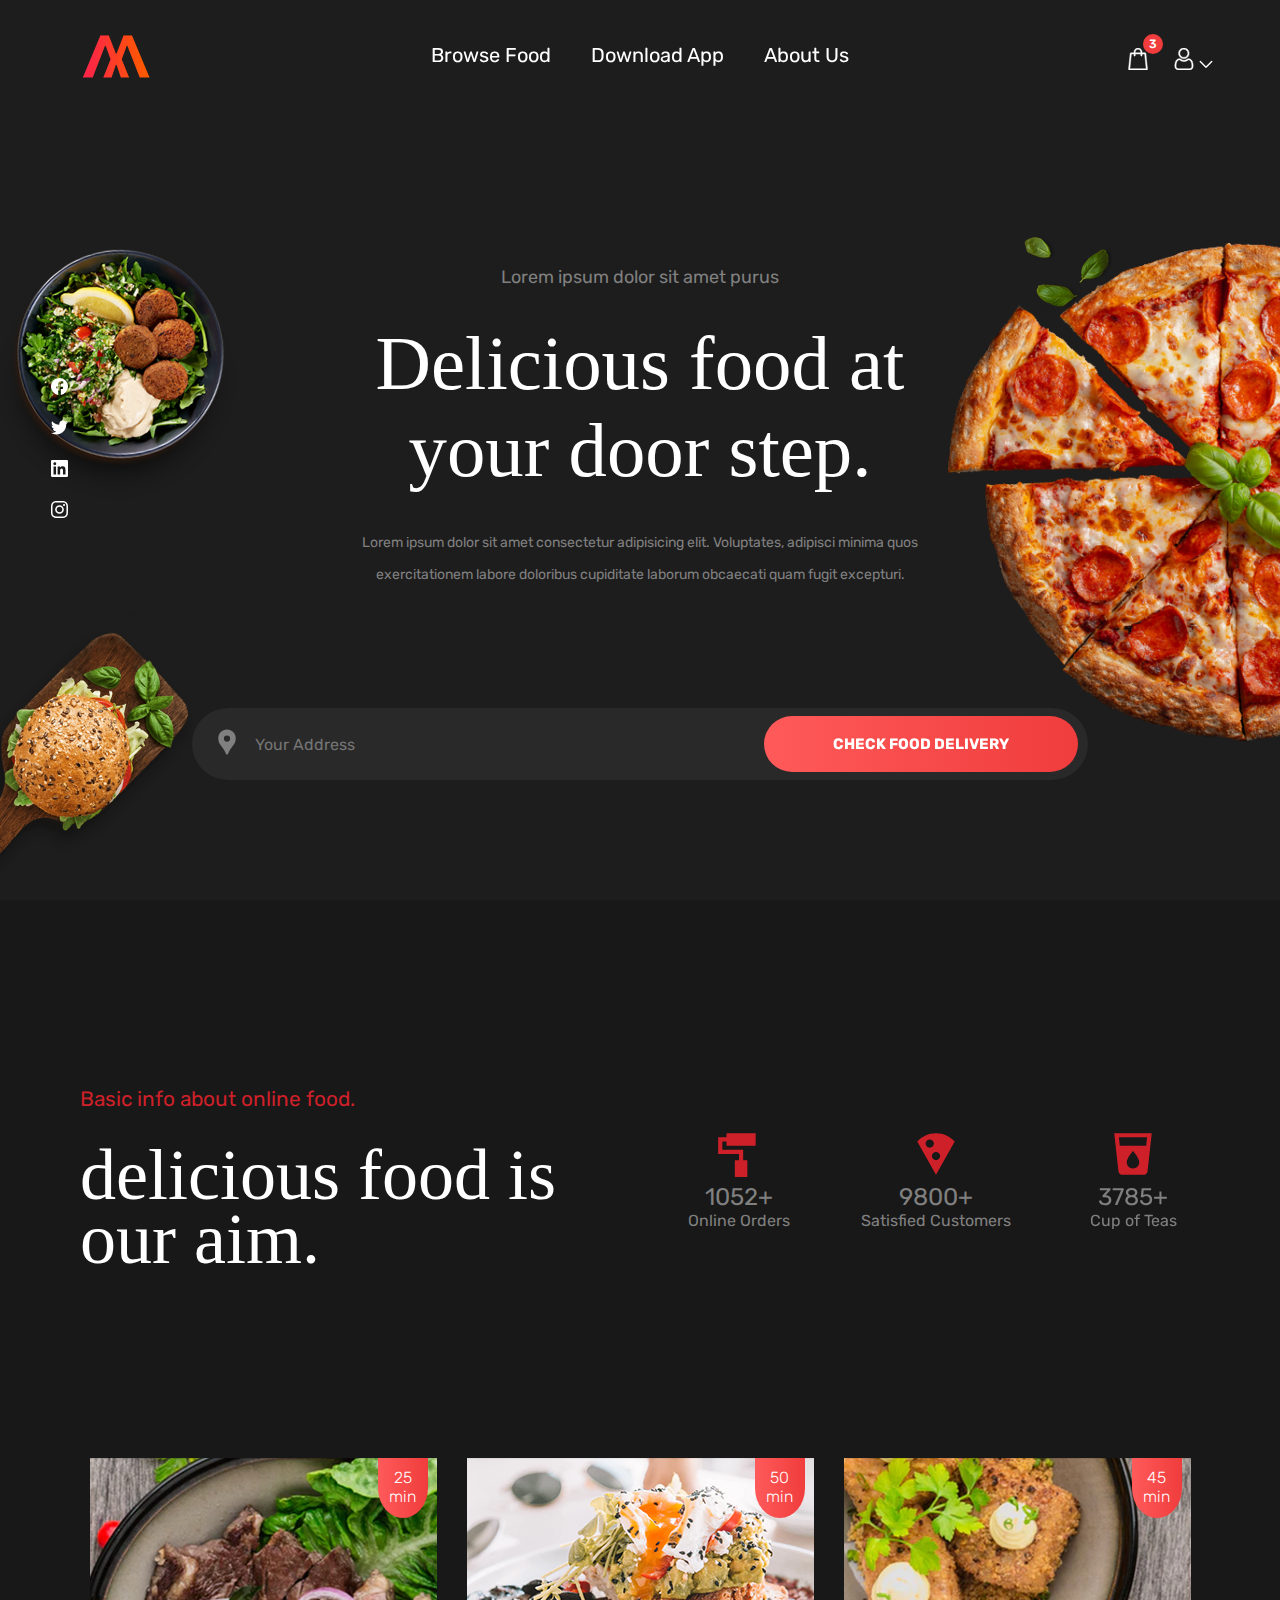
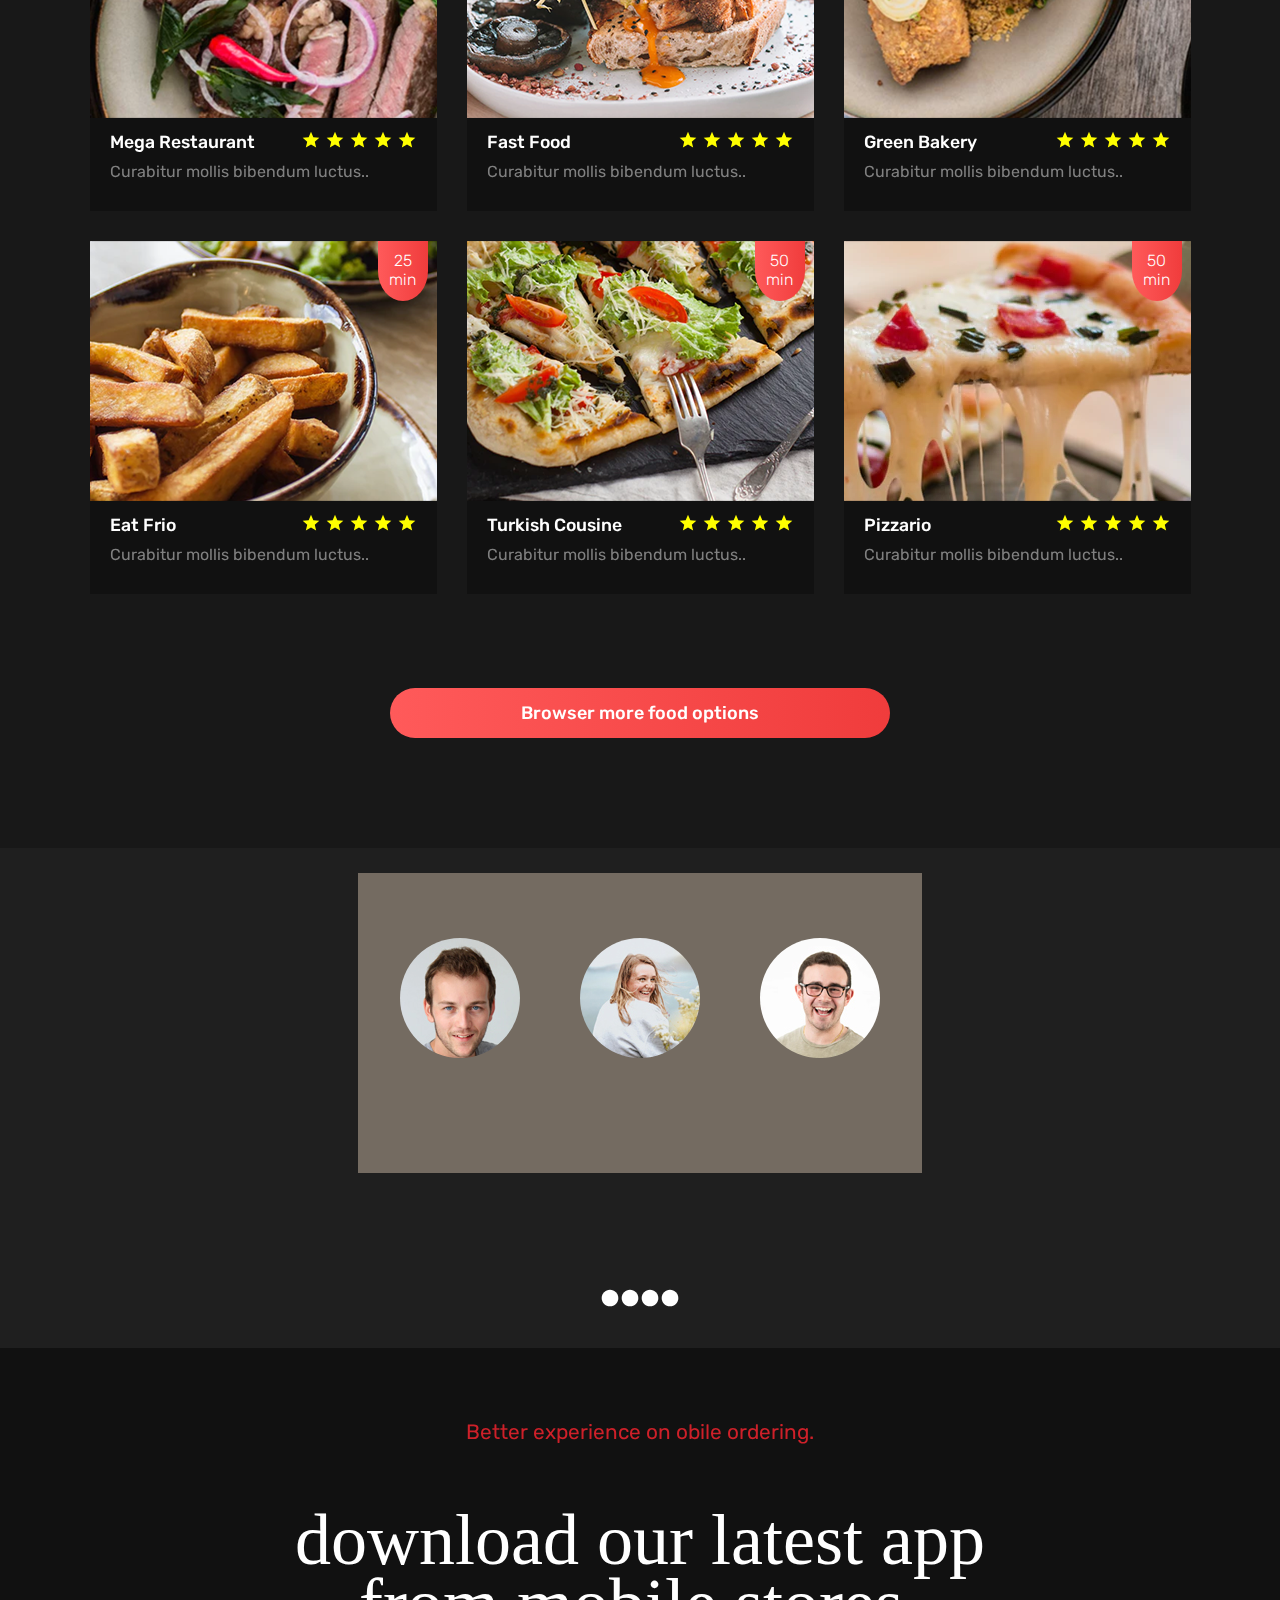
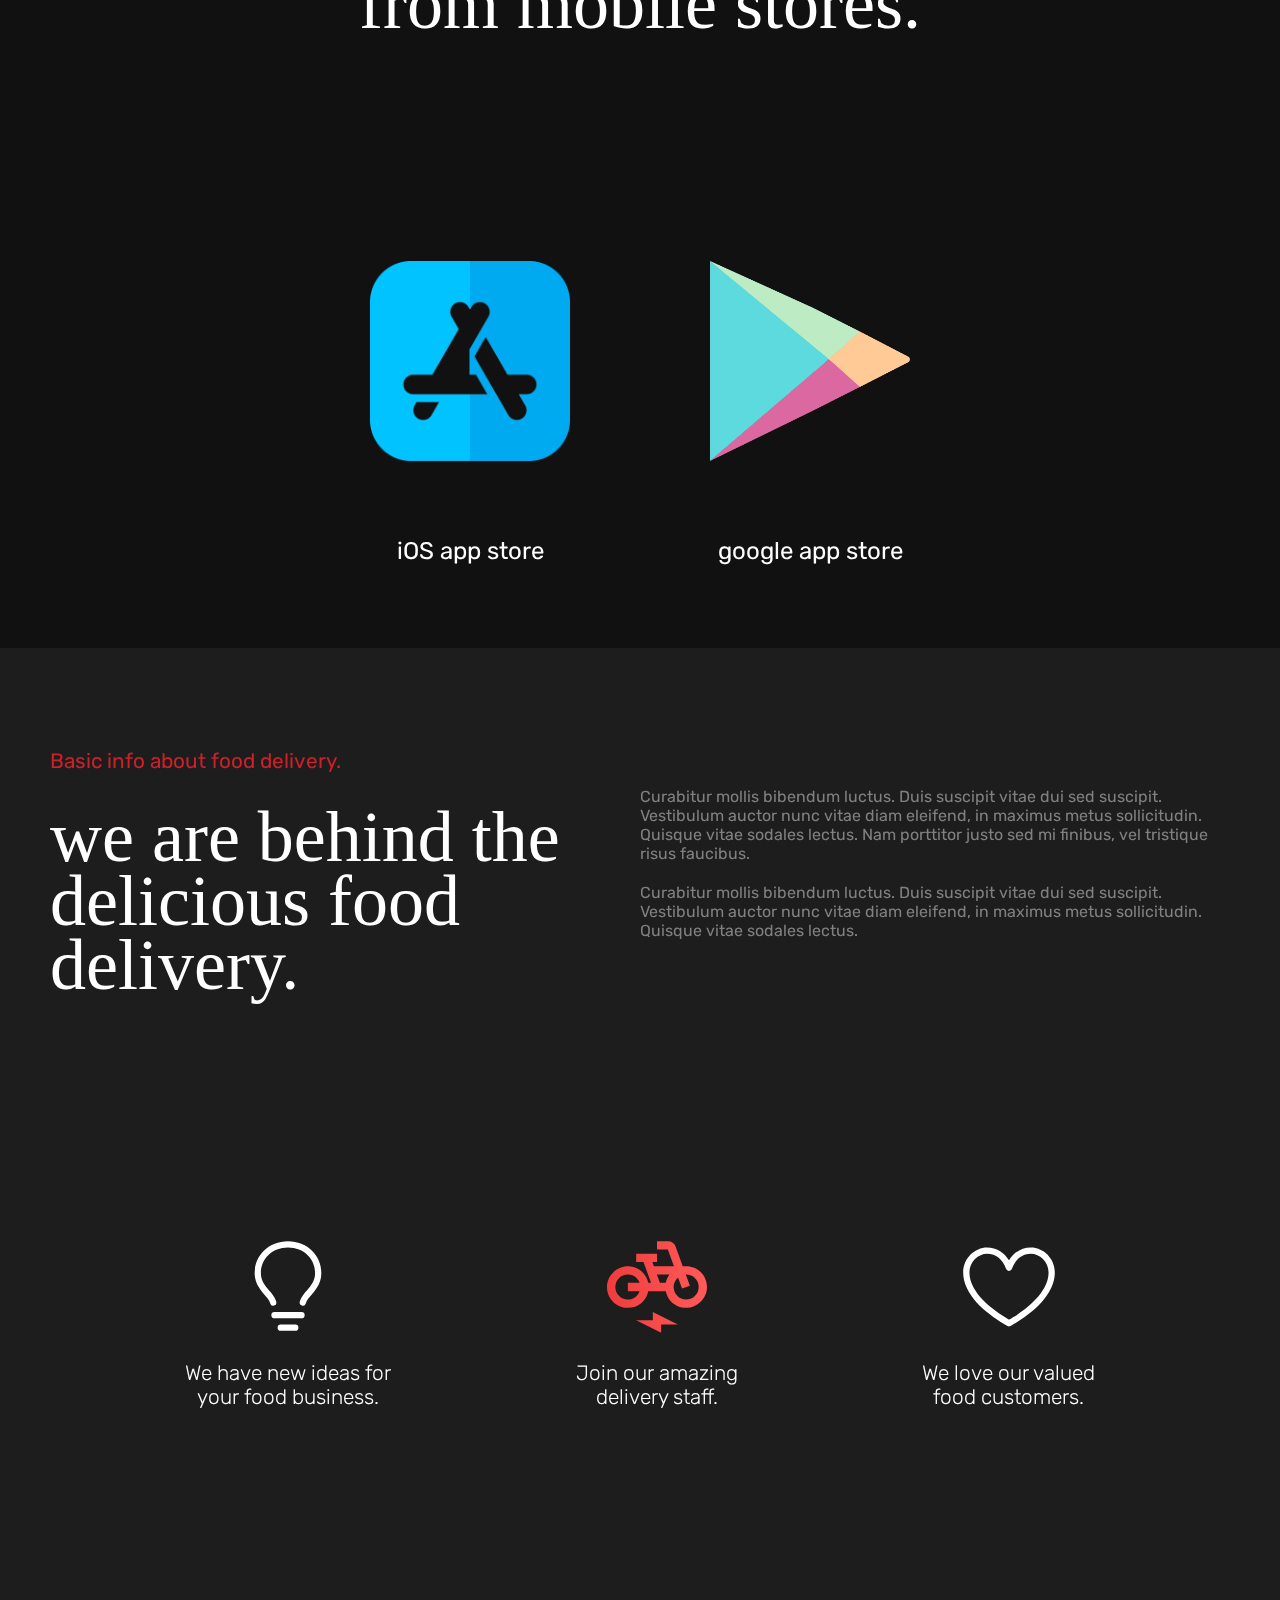
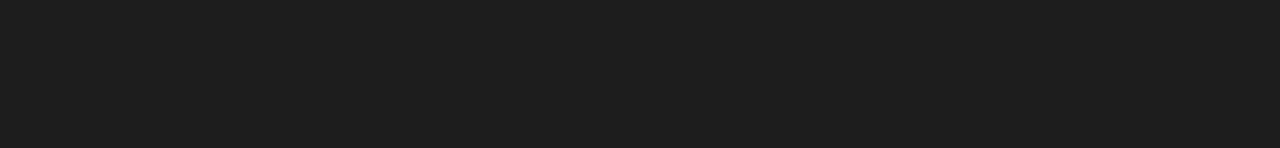
==== commit 48e89c81: "landing page complete functionality and animation except slider" ====
--- a/index.html
+++ b/index.html
@@ -158,8 +158,10 @@
             </div>
         </div>
     </header>
-    
     <main>
+        <div class="leaves">
+            <img src="imgs/leaves.png" alt="leaves">
+        </div>
         <div class="mid-ri-img images">
             <img src="imgs/miri.png" alt="Pizza">
         </div>
@@ -193,7 +195,7 @@
         </div>
         <div class="main-text">
             <p>Lorem ipsum dolor sit amet purus</p>
-            <h1>Delicious food<br/> at your door step.</h1>
+            <h1>Delicious food at <br/>your door step.</h1>
             <p class="p-two">Lorem ipsum dolor sit amet consectetur adipisicing elit. Voluptates, adipisci minima quos exercitationem labore doloribus cupiditate laborum obcaecati quam fugit excepturi.</p>
         </div>
         <div class="search">
@@ -215,7 +217,7 @@
             </div>
             <div class="info-about-us">
                 <div class="online-orders info">
-                    <div class="painter-icon">
+                    <div class="painter-icon icon">
                         <svg width="20" height="20" xmlns="http://www.w3.org/2000/svg" viewBox="0 0 24 24" fill="currentColor" color="#fff">
                             <path d="M0 0h24v24H0z" fill="none"></path>
                             <path d="M20 2v6H6V6H4v4h10v5h2v8h-6v-8h2v-3H2V4h4V2"></path>
@@ -225,7 +227,7 @@
                     <div class="orders-text text">Online Orders</div>
                 </div>
                 <div class="satisfied-customers info">
-                    <div class="pizza-icon">
+                    <div class="pizza-icon icon">
                         <svg width="20" height="20" xmlns="http://www.w3.org/2000/svg" viewBox="0 0 24 24" fill="currentColor" color="#fff">
                             <path d="M0 0h24v24H0z" fill="none"></path>
                             <path d="M12 2C8.43 2 5.23 3.54 3.01 6L12 22l8.99-16C18.78 3.55 15.57 2 12 2zM7 7c0-1.1.9-2 2-2s2 .9 2 2-.9 2-2 2-2-.9-2-2zm5 8c-1.1 0-2-.9-2-2s.9-2 2-2 2 .9 2 2-.9 2-2 2z"></path>
@@ -235,7 +237,7 @@
                     <div class="satisfied-text text">Satisfied Customers</div>
                 </div>
                 <div class="cups-of-tea info">
-                    <div class="cup-icon">
+                    <div class="cup-icon icon">
                         <svg width="20" height="20" xmlns="http://www.w3.org/2000/svg" viewBox="0 0 24 24" fill="currentColor" color="#fff">
                             <path d="M0 0h24v24H0z" fill="none"></path>
                             <path d="M3 2l2.01 18.23C5.13 21.23 5.97 22 7 22h10c1.03 0 1.87-.77 1.99-1.77L21 2H3zm9 17c-1.66 0-3-1.34-3-3 0-2 3-5.4 3-5.4s3 3.4 3 5.4c0 1.66-1.34 3-3 3zm6.33-11H5.67l-.44-4h13.53l-.43 4z"></path>
@@ -249,7 +251,7 @@
         <div class="food-options">
             <div class="mega-restaurant option">
                 <div class="time-tag">25 <br/>min</div>
-                <div class="mega-img">
+                <div class="mega-img img-container">
                     <img src="imgs/mega.png" alt="mega restaurant">
                 </div>
                 <div class="mega-content">
@@ -278,7 +280,7 @@
             </div>
             <div class="fast-food option">
                 <div class="time-tag">50 <br/>min</div>
-                <div class="fast-img">
+                <div class="fast-img img-container">
                     <img src="imgs/fastfood.png" alt="fast food" />
                 </div>
                 <div class="fast-content">
@@ -307,7 +309,7 @@
             </div>
             <div class="green-bakery option">
                 <div class="time-tag">45 <br/>min</div>
-                <div class="green-img">
+                <div class="green-img img-container">
                     <img src="imgs/green.png" alt="green bakery" />
                 </div>
                 <div class="green-content">
@@ -336,7 +338,7 @@
             </div>
             <div class="eat-frio option">
                 <div class="time-tag">25 <br/>min</div>
-                <div class="eat-img">
+                <div class="eat-img img-container">
                     <img src="imgs/frio.png" alt="frio" />
                 </div>
                 <div class="frio-content">
@@ -366,7 +368,7 @@
             </div>
             <div class="turkish-cousine option">
                 <div class="time-tag">50 <br/>min</div>
-                <div class="turkish-img">
+                <div class="turkish-img img-container">
                     <img src="imgs/turkish.png" alt="turkish cousine" />
                 </div>
                 <div class="turkish-content">
@@ -395,7 +397,7 @@
             </div>
             <div class="pizzario option">
                 <div class="time-tag">50 <br/>min</div>
-                <div class="pizzario-img">
+                <div class="pizzario-img img-container">
                     <img src="imgs/pizzario.png" alt="pizzario" />
                 </div>
                 <div class="pizzario-content">
@@ -432,30 +434,38 @@
         <div class="slider">
             <div class="john client">
                 <img src="imgs/john.jpg" alt="john-terry">
-                <div class="client-name">John Terry</div>
-                <div class="client-city">New York City</div>
+                <div class="client-name-city">
+                    <div class="client-name">John Terry</div>
+                    <div class="client-city">New York City</div>
+                </div>
             </div>
             <div class="jessica client">
                 <img src="imgs/jessica.jpg" alt="jessica-d-miller">
-                <div class="client-name">Jessica D Miller</div>
-                <div class="client-city">Berlin</div>
+                <div class="client-name-city">
+                    <div class="client-name">Rosa Miller</div>
+                    <div class="client-city">Berlin</div>
+                </div>
             </div>
             <div class="david client">
                 <img src="imgs/david.jpg" alt="david-muller">
-                <div class="client-name">David Muller</div>
-                <div class="client-city">Tokyo</div>
+                <div class="client-name-city">
+                    <div class="client-name">David Muller</div>
+                    <div class="client-city">Paris</div>
+                </div>
             </div>
             <div class="julia client">
                 <img src="imgs/julia.jpg" alt="julia-tracker">
-                <div class="client-name">Julia Tracker</div>
-                <div class="client-city">London</div>
+                <div class="client-name-city">
+                    <div class="client-name">Julia Tracker</div>
+                    <div class="client-city">London</div>
+                </div>
             </div>
         </div>
         <div class="paragraphs">
-            <p>Lorem ipsum dolor sit amet, consectetur adipisicing elit. Nobis accusantium repellat recusandae iusto necessitatibus temporibus quis ex ipsum voluptatum, perferendis minus ducimus omnis.</p>
-            <p>Lorem ipsum dolor sit amet, consectetur adipisicing elit. Nobis accusantium repellat recusandae iusto necessitatibus temporibus quis ex ipsum voluptatum, perferendis minus ducimus omnis.</p>
-            <p>Lorem ipsum dolor sit amet, consectetur adipisicing elit. Nobis accusantium repellat recusandae iusto necessitatibus temporibus quis ex ipsum voluptatum, perferendis minus ducimus omnis.</p>
-            <p>Lorem ipsum dolor sit amet, consectetur adipisicing elit. Nobis accusantium repellat recusandae iusto necessitatibus temporibus quis ex ipsum voluptatum, perferendis minus ducimus omnis.</p>
+            <p>Lorem ipsum dolor sit amet. Nobis accusantium repellat recusandae iusto necessitatibus temporibus quis ex ipsum voluptatum, perferendis minus ducimus omnis.</p>
+            <p>Lorem ipsum dolor sit amet, consectetur adipisicing elit. Nobis accusantium temporibus quis ex ipsum voluptatum, perferendis minus ducimus omnis.</p>
+            <p>Lorem ipsum dolor sit amet, consectetur adipisicing elit. Nobis accusantium repellat perferendis minus ducimus omnis.</p>
+            <p>Lorem ipsum dolor sit amet, consectetur adipisicing elit. Nobis accusantium repellat.</p>
         </div>
         <div class="slider-dots">
             <svg width="20" height="20" xmlns="http://www.w3.org/2000/svg" viewBox="0 0 24 24" fill="currentColor" color="#fff">
@@ -464,7 +474,7 @@
             <svg width="20" height="20" xmlns="http://www.w3.org/2000/svg" viewBox="0 0 24 24" fill="currentColor" color="#fff">
                 <path d="M0 0h24v24H0z" fill="none"></path><path d="M12 2C6.47 2 2 6.47 2 12s4.47 10 10 10 10-4.47 10-10S17.53 2 12 2z"></path>
             </svg>
-            <svg width="20" height="20" xmlns="http://www.w3.org/2000/svg" viewBox="0 0 24 24" fill="currentColor" color="#000">
+            <svg width="20" height="20" xmlns="http://www.w3.org/2000/svg" viewBox="0 0 24 24" fill="currentColor" color="#fff">
                 <path d="M0 0h24v24H0z" fill="none"></path><path d="M12 2C6.47 2 2 6.47 2 12s4.47 10 10 10 10-4.47 10-10S17.53 2 12 2z"></path>
             </svg>
             <svg width="20" height="20" xmlns="http://www.w3.org/2000/svg" viewBox="0 0 24 24" fill="currentColor" color="#fff">
@@ -506,7 +516,7 @@
         <div class="our-values">
             <div class="new-ideas value">
                 <div class="light-bulb-icon icon">
-                    <svg width="50" height="50" xmlns="http://www.w3.org/2000/svg" viewBox="0 0 24 24" fill="currentColor" color="#fff">
+                    <svg width="50" height="50" xmlns="http://www.w3.org/2000/svg" viewBox="0 0 24 24">
                         <path fill-rule="evenodd" d="M12 2.5c-3.81 0-6.5 2.743-6.5 6.119 0 1.536.632 2.572 1.425 3.56.172.215.347.422.527.635l.096.112c.21.25.427.508.63.774.404.531.783 1.128.995 1.834a.75.75 0 01-1.436.432c-.138-.46-.397-.89-.753-1.357a18.354 18.354 0 00-.582-.714l-.092-.11c-.18-.212-.37-.436-.555-.667C4.87 12.016 4 10.651 4 8.618 4 4.363 7.415 1 12 1s8 3.362 8 7.619c0 2.032-.87 3.397-1.755 4.5-.185.23-.375.454-.555.667l-.092.109c-.21.248-.405.481-.582.714-.356.467-.615.898-.753 1.357a.75.75 0 01-1.437-.432c.213-.706.592-1.303.997-1.834.202-.266.419-.524.63-.774l.095-.112c.18-.213.355-.42.527-.634.793-.99 1.425-2.025 1.425-3.561C18.5 5.243 15.81 2.5 12 2.5zM9.5 21.75a.75.75 0 01.75-.75h3.5a.75.75 0 010 1.5h-3.5a.75.75 0 01-.75-.75zM8.75 18a.75.75 0 000 1.5h6.5a.75.75 0 000-1.5h-6.5z"></path>
                     </svg>
                 </div>
@@ -514,7 +524,7 @@
             </div>
             <div class="delivery value">
                 <div class="bike-icon icon">
-                    <svg width="50" height="50" xmlns="http://www.w3.org/2000/svg" viewBox="0 0 24 24" fill="currentColor" color="#fff">
+                    <svg width="50" height="50" xmlns="http://www.w3.org/2000/svg" viewBox="0 0 24 24" style="fill: url('#redgradient');">
                         <path fill="none" d="M0 0h24v24H0z"></path><path d="M19 7h-.82l-1.7-4.68A2.008 2.008 0 0014.6 1H12v2h2.6l1.46 4h-4.81l-.36-1H12V4H7v2h1.75l1.82 5H9.9c-.44-2.23-2.31-3.88-4.65-3.99C2.45 6.87 0 9.2 0 12c0 2.8 2.2 5 5 5 2.46 0 4.45-1.69 4.9-4h4.2c.44 2.23 2.31 3.88 4.65 3.99 2.8.13 5.25-2.19 5.25-5C24 9.2 21.8 7 19 7zM7.82 13c-.4 1.17-1.49 2-2.82 2-1.68 0-3-1.32-3-3s1.32-3 3-3c1.33 0 2.42.83 2.82 2H5v2h2.82zm6.28-2h-1.4l-.73-2H15c-.44.58-.76 1.25-.9 2zm4.9 4c-1.68 0-3-1.32-3-3 0-.93.41-1.73 1.05-2.28l.96 2.64 1.88-.68-.97-2.67c.02 0 .05-.01.08-.01 1.68 0 3 1.32 3 3s-1.32 3-3 3zm-8 5H7l6 3v-2h4l-6-3z"></path>
                     </svg>
                 </div>
@@ -522,8 +532,14 @@
             </div>
             <div class="love value">
                 <div class="heart-icon icon">
-                    <svg width="50" height="50" xmlns="http://www.w3.org/2000/svg" fill="none" viewBox="0 0 24 24" stroke="currentColor" color="#fff">
-                        <path stroke-linecap="round" stroke-linejoin="round" stroke-width="2" d="M4.318 6.318a4.5 4.5 0 000 6.364L12 20.364l7.682-7.682a4.5 4.5 0 00-6.364-6.364L12 7.636l-1.318-1.318a4.5 4.5 0 00-6.364 0z"></path>
+                    <svg width="24" height="24" xmlns="http://www.w3.org/2000/svg" viewBox="0 0 24 24">
+                        <defs>
+                            <linearGradient id="redgradient" x1="0%" y1="0%" x2="100%" y2="0%">
+                                <stop offset="0%" style="stop-color:rgb(240, 60, 60)" />
+                                <stop offset="100%" style="stop-color:rgb(255, 90, 90)" />
+                            </linearGradient>
+                        </defs>
+                        <path fill-rule="evenodd" d="M6.736 4C4.657 4 2.5 5.88 2.5 8.514c0 3.107 2.324 5.96 4.861 8.12a29.66 29.66 0 004.566 3.175l.073.041.073-.04c.271-.153.661-.38 1.13-.674.94-.588 2.19-1.441 3.436-2.502 2.537-2.16 4.861-5.013 4.861-8.12C21.5 5.88 19.343 4 17.264 4c-2.106 0-3.801 1.389-4.553 3.643a.75.75 0 01-1.422 0C10.537 5.389 8.841 4 6.736 4zM12 20.703l.343.667a.75.75 0 01-.686 0l.343-.667zM1 8.513C1 5.053 3.829 2.5 6.736 2.5 9.03 2.5 10.881 3.726 12 5.605 13.12 3.726 14.97 2.5 17.264 2.5 20.17 2.5 23 5.052 23 8.514c0 3.818-2.801 7.06-5.389 9.262a31.146 31.146 0 01-5.233 3.576l-.025.013-.007.003-.002.001-.344-.666-.343.667-.003-.002-.007-.003-.025-.013A29.308 29.308 0 0110 20.408a31.147 31.147 0 01-3.611-2.632C3.8 15.573 1 12.332 1 8.514z"></path>
                     </svg>
                 </div>
                 <p>We love our valued<br/> food customers.</p>
@@ -531,34 +547,36 @@
         </div>
     </div>
     <footer>
-        <div class="social-icons">
-            <div class="facebook">
-                <svg width="20" height="20" role="img" viewBox="0 0 24 24" fill="currentColor" color="#fff" xmlns="http://www.w3.org/2000/svg">
-                    <path d="M23.9981 11.9991C23.9981 5.37216 18.626 0 11.9991 0C5.37216 0 0 5.37216 0 11.9991C0 17.9882 4.38789 22.9522 10.1242 23.8524V15.4676H7.07758V11.9991H10.1242V9.35553C10.1242 6.34826 11.9156 4.68714 14.6564 4.68714C15.9692 4.68714 17.3424 4.92149 17.3424 4.92149V7.87439H15.8294C14.3388 7.87439 13.8739 8.79933 13.8739 9.74824V11.9991H17.2018L16.6698 15.4676H13.8739V23.8524C19.6103 22.9522 23.9981 17.9882 23.9981 11.9991Z"></path>
-                </svg>
-            </div>
-            <div class="twitter">
-                <svg width="20" height="20" role="img" viewBox="0 0 24 24" fill="currentColor" color="#fff" xmlns="http://www.w3.org/2000/svg">
-                    <path d="M23.954 4.569c-.885.389-1.83.654-2.825.775 1.014-.611 1.794-1.574 2.163-2.723-.951.555-2.005.959-3.127 1.184-.896-.959-2.173-1.559-3.591-1.559-2.717 0-4.92 2.203-4.92 4.917 0 .39.045.765.127 1.124C7.691 8.094 4.066 6.13 1.64 3.161c-.427.722-.666 1.561-.666 2.475 0 1.71.87 3.213 2.188 4.096-.807-.026-1.566-.248-2.228-.616v.061c0 2.385 1.693 4.374 3.946 4.827-.413.111-.849.171-1.296.171-.314 0-.615-.03-.916-.086.631 1.953 2.445 3.377 4.604 3.417-1.68 1.319-3.809 2.105-6.102 2.105-.39 0-.779-.023-1.17-.067 2.189 1.394 4.768 2.209 7.557 2.209 9.054 0 13.999-7.496 13.999-13.986 0-.209 0-.42-.015-.63.961-.689 1.8-1.56 2.46-2.548l-.047-.02z"></path>
-                </svg>
-            </div>
-            <div class="google-plus">
-                <svg xmlns="http://www.w3.org/2000/svg" width="25" height="25" viewBox="0 0 24 24" fill="#fff">
-                    <path d="M7 11v2.4h3.97c-.16 1.029-1.2 3.02-3.97 3.02-2.39 0-4.34-1.979-4.34-4.42 0-2.44 1.95-4.42 4.34-4.42 1.36 0 2.27.58 2.79 1.08l1.9-1.83c-1.22-1.14-2.8-1.83-4.69-1.83-3.87 0-7 3.13-7 7s3.13 7 7 7c4.04 0 6.721-2.84 6.721-6.84 0-.46-.051-.81-.111-1.16h-6.61zm0 0 17 2h-3v3h-2v-3h-3v-2h3v-3h2v3h3v2z" fill-rule="evenodd" clip-rule="evenodd"/>
-                </svg>
-            </div>
-            <div class="linkedin">
-                <svg width="20" height="20" role="img" viewBox="0 0 24 24" fill="currentColor" color="#fff" xmlns="http://www.w3.org/2000/svg">
-                    <path d="M20.447 20.452h-3.554v-5.569c0-1.328-.027-3.037-1.852-3.037-1.853 0-2.136 1.445-2.136 2.939v5.667H9.351V9h3.414v1.561h.046c.477-.9 1.637-1.85 3.37-1.85 3.601 0 4.267 2.37 4.267 5.455v6.286zM5.337 7.433c-1.144 0-2.063-.926-2.063-2.065 0-1.138.92-2.063 2.063-2.063 1.14 0 2.064.925 2.064 2.063 0 1.139-.925 2.065-2.064 2.065zm1.782 13.019H3.555V9h3.564v11.452zM22.225 0H1.771C.792 0 0 .774 0 1.729v20.542C0 23.227.792 24 1.771 24h20.451C23.2 24 24 23.227 24 22.271V1.729C24 .774 23.2 0 22.222 0h.003z"></path>
-                </svg>
-            </div>
-            <div class="instagram">
-                <svg width="20" height="20" role="img" viewBox="0 0 24 24" fill="currentColor" color="#fff" xmlns="http://www.w3.org/2000/svg">
-                    <path d="M12 0C8.74 0 8.333.015 7.053.072 5.775.132 4.905.333 4.14.63c-.789.306-1.459.717-2.126 1.384S.935 3.35.63 4.14C.333 4.905.131 5.775.072 7.053.012 8.333 0 8.74 0 12s.015 3.667.072 4.947c.06 1.277.261 2.148.558 2.913.306.788.717 1.459 1.384 2.126.667.666 1.336 1.079 2.126 1.384.766.296 1.636.499 2.913.558C8.333 23.988 8.74 24 12 24s3.667-.015 4.947-.072c1.277-.06 2.148-.262 2.913-.558.788-.306 1.459-.718 2.126-1.384.666-.667 1.079-1.335 1.384-2.126.296-.765.499-1.636.558-2.913.06-1.28.072-1.687.072-4.947s-.015-3.667-.072-4.947c-.06-1.277-.262-2.149-.558-2.913-.306-.789-.718-1.459-1.384-2.126C21.319 1.347 20.651.935 19.86.63c-.765-.297-1.636-.499-2.913-.558C15.667.012 15.26 0 12 0zm0 2.16c3.203 0 3.585.016 4.85.071 1.17.055 1.805.249 2.227.415.562.217.96.477 1.382.896.419.42.679.819.896 1.381.164.422.36 1.057.413 2.227.057 1.266.07 1.646.07 4.85s-.015 3.585-.074 4.85c-.061 1.17-.256 1.805-.421 2.227-.224.562-.479.96-.899 1.382-.419.419-.824.679-1.38.896-.42.164-1.065.36-2.235.413-1.274.057-1.649.07-4.859.07-3.211 0-3.586-.015-4.859-.074-1.171-.061-1.816-.256-2.236-.421-.569-.224-.96-.479-1.379-.899-.421-.419-.69-.824-.9-1.38-.165-.42-.359-1.065-.42-2.235-.045-1.26-.061-1.649-.061-4.844 0-3.196.016-3.586.061-4.861.061-1.17.255-1.814.42-2.234.21-.57.479-.96.9-1.381.419-.419.81-.689 1.379-.898.42-.166 1.051-.361 2.221-.421 1.275-.045 1.65-.06 4.859-.06l.045.03zm0 3.678c-3.405 0-6.162 2.76-6.162 6.162 0 3.405 2.76 6.162 6.162 6.162 3.405 0 6.162-2.76 6.162-6.162 0-3.405-2.76-6.162-6.162-6.162zM12 16c-2.21 0-4-1.79-4-4s1.79-4 4-4 4 1.79 4 4-1.79 4-4 4zm7.846-10.405c0 .795-.646 1.44-1.44 1.44-.795 0-1.44-.646-1.44-1.44 0-.794.646-1.439 1.44-1.439.793-.001 1.44.645 1.44 1.439z"></path>
-                </svg>
-            </div>
-        </div>
-        <p>&copy; 2020 MegaOne. Made With Love By Themesindustry</p>
+        <div class="footer-container">
+            <div class="social-icons">
+                <div class="facebook">
+                    <svg width="20" height="20" role="img" viewBox="0 0 24 24" fill="currentColor" color="#fff" xmlns="http://www.w3.org/2000/svg">
+                        <path d="M23.9981 11.9991C23.9981 5.37216 18.626 0 11.9991 0C5.37216 0 0 5.37216 0 11.9991C0 17.9882 4.38789 22.9522 10.1242 23.8524V15.4676H7.07758V11.9991H10.1242V9.35553C10.1242 6.34826 11.9156 4.68714 14.6564 4.68714C15.9692 4.68714 17.3424 4.92149 17.3424 4.92149V7.87439H15.8294C14.3388 7.87439 13.8739 8.79933 13.8739 9.74824V11.9991H17.2018L16.6698 15.4676H13.8739V23.8524C19.6103 22.9522 23.9981 17.9882 23.9981 11.9991Z"></path>
+                    </svg>
+                </div>
+                <div class="twitter">
+                    <svg width="20" height="20" role="img" viewBox="0 0 24 24" fill="currentColor" color="#fff" xmlns="http://www.w3.org/2000/svg">
+                        <path d="M23.954 4.569c-.885.389-1.83.654-2.825.775 1.014-.611 1.794-1.574 2.163-2.723-.951.555-2.005.959-3.127 1.184-.896-.959-2.173-1.559-3.591-1.559-2.717 0-4.92 2.203-4.92 4.917 0 .39.045.765.127 1.124C7.691 8.094 4.066 6.13 1.64 3.161c-.427.722-.666 1.561-.666 2.475 0 1.71.87 3.213 2.188 4.096-.807-.026-1.566-.248-2.228-.616v.061c0 2.385 1.693 4.374 3.946 4.827-.413.111-.849.171-1.296.171-.314 0-.615-.03-.916-.086.631 1.953 2.445 3.377 4.604 3.417-1.68 1.319-3.809 2.105-6.102 2.105-.39 0-.779-.023-1.17-.067 2.189 1.394 4.768 2.209 7.557 2.209 9.054 0 13.999-7.496 13.999-13.986 0-.209 0-.42-.015-.63.961-.689 1.8-1.56 2.46-2.548l-.047-.02z"></path>
+                    </svg>
+                </div>
+                <div class="google-plus">
+                    <svg xmlns="http://www.w3.org/2000/svg" width="25" height="25" viewBox="0 0 24 24" fill="#fff">
+                        <path d="M7 11v2.4h3.97c-.16 1.029-1.2 3.02-3.97 3.02-2.39 0-4.34-1.979-4.34-4.42 0-2.44 1.95-4.42 4.34-4.42 1.36 0 2.27.58 2.79 1.08l1.9-1.83c-1.22-1.14-2.8-1.83-4.69-1.83-3.87 0-7 3.13-7 7s3.13 7 7 7c4.04 0 6.721-2.84 6.721-6.84 0-.46-.051-.81-.111-1.16h-6.61zm0 0 17 2h-3v3h-2v-3h-3v-2h3v-3h2v3h3v2z" fill-rule="evenodd" clip-rule="evenodd"/>
+                    </svg>
+                </div>
+                <div class="linkedin">
+                    <svg width="20" height="20" role="img" viewBox="0 0 24 24" fill="currentColor" color="#fff" xmlns="http://www.w3.org/2000/svg">
+                        <path d="M20.447 20.452h-3.554v-5.569c0-1.328-.027-3.037-1.852-3.037-1.853 0-2.136 1.445-2.136 2.939v5.667H9.351V9h3.414v1.561h.046c.477-.9 1.637-1.85 3.37-1.85 3.601 0 4.267 2.37 4.267 5.455v6.286zM5.337 7.433c-1.144 0-2.063-.926-2.063-2.065 0-1.138.92-2.063 2.063-2.063 1.14 0 2.064.925 2.064 2.063 0 1.139-.925 2.065-2.064 2.065zm1.782 13.019H3.555V9h3.564v11.452zM22.225 0H1.771C.792 0 0 .774 0 1.729v20.542C0 23.227.792 24 1.771 24h20.451C23.2 24 24 23.227 24 22.271V1.729C24 .774 23.2 0 22.222 0h.003z"></path>
+                    </svg>
+                </div>
+                <div class="instagram">
+                    <svg width="20" height="20" role="img" viewBox="0 0 24 24" fill="currentColor" color="#fff" xmlns="http://www.w3.org/2000/svg">
+                        <path d="M12 0C8.74 0 8.333.015 7.053.072 5.775.132 4.905.333 4.14.63c-.789.306-1.459.717-2.126 1.384S.935 3.35.63 4.14C.333 4.905.131 5.775.072 7.053.012 8.333 0 8.74 0 12s.015 3.667.072 4.947c.06 1.277.261 2.148.558 2.913.306.788.717 1.459 1.384 2.126.667.666 1.336 1.079 2.126 1.384.766.296 1.636.499 2.913.558C8.333 23.988 8.74 24 12 24s3.667-.015 4.947-.072c1.277-.06 2.148-.262 2.913-.558.788-.306 1.459-.718 2.126-1.384.666-.667 1.079-1.335 1.384-2.126.296-.765.499-1.636.558-2.913.06-1.28.072-1.687.072-4.947s-.015-3.667-.072-4.947c-.06-1.277-.262-2.149-.558-2.913-.306-.789-.718-1.459-1.384-2.126C21.319 1.347 20.651.935 19.86.63c-.765-.297-1.636-.499-2.913-.558C15.667.012 15.26 0 12 0zm0 2.16c3.203 0 3.585.016 4.85.071 1.17.055 1.805.249 2.227.415.562.217.96.477 1.382.896.419.42.679.819.896 1.381.164.422.36 1.057.413 2.227.057 1.266.07 1.646.07 4.85s-.015 3.585-.074 4.85c-.061 1.17-.256 1.805-.421 2.227-.224.562-.479.96-.899 1.382-.419.419-.824.679-1.38.896-.42.164-1.065.36-2.235.413-1.274.057-1.649.07-4.859.07-3.211 0-3.586-.015-4.859-.074-1.171-.061-1.816-.256-2.236-.421-.569-.224-.96-.479-1.379-.899-.421-.419-.69-.824-.9-1.38-.165-.42-.359-1.065-.42-2.235-.045-1.26-.061-1.649-.061-4.844 0-3.196.016-3.586.061-4.861.061-1.17.255-1.814.42-2.234.21-.57.479-.96.9-1.381.419-.419.81-.689 1.379-.898.42-.166 1.051-.361 2.221-.421 1.275-.045 1.65-.06 4.859-.06l.045.03zm0 3.678c-3.405 0-6.162 2.76-6.162 6.162 0 3.405 2.76 6.162 6.162 6.162 3.405 0 6.162-2.76 6.162-6.162 0-3.405-2.76-6.162-6.162-6.162zM12 16c-2.21 0-4-1.79-4-4s1.79-4 4-4 4 1.79 4 4-1.79 4-4 4zm7.846-10.405c0 .795-.646 1.44-1.44 1.44-.795 0-1.44-.646-1.44-1.44 0-.794.646-1.439 1.44-1.439.793-.001 1.44.645 1.44 1.439z"></path>
+                    </svg>
+                </div>
+            </div>
+            <p>&copy; 2020 MegaOne. Made With Love By Themesindustry</p>
+        </div>
     </footer>
     
     <script src="anime.min.js"></script>
--- a/style/main.css
+++ b/style/main.css
@@ -35,7 +35,7 @@
       -ms-flex-pack: center;
           justify-content: center;
   height: 120px;
-  position: absolute;
+  position: fixed;
   background-color: #222;
   width: 100vw;
   height: 100vh;
@@ -762,6 +762,7 @@
   position: relative;
   height: 87vh;
   width: 100vw;
+  background-color: #1d1d1d;
 }
 
 main img, main h1, main p {
@@ -772,24 +773,41 @@
   position: absolute;
 }
 
+main .leaves {
+  position: absolute;
+  right: 13%;
+  top: 15%;
+}
+
 main .mid-ri-img {
   position: absolute;
-  left: 75%;
+  top: 16%;
+  left: 74%;
+}
+
+main .mid-ri-img img {
+  width: 550px;
+  height: 500px;
 }
 
 main .up-le-img {
-  top: 5%;
-  left: -2%;
+  top: 17%;
+  left: -1%;
+}
+
+main .up-le-img img {
+  width: 260px;
+  height: 260px;
 }
 
 main .lo-le-img {
-  top: 50%;
-  left: 0;
+  bottom: 2%;
+  left: 0px;
 }
 
 main .lo-le-img img {
-  width: 70%;
-  height: 70%;
+  width: 75%;
+  height: 75%;
 }
 
 main .social-icons {
@@ -807,17 +825,15 @@
   -webkit-box-direction: normal;
       -ms-flex-direction: column;
           flex-direction: column;
-  -webkit-box-pack: space-evenly;
-      -ms-flex-pack: space-evenly;
-          justify-content: space-evenly;
   top: 25%;
   left: 4%;
   height: 35%;
 }
 
 main .social-icons svg {
-  width: 20px;
-  height: 20px;
+  width: 17px;
+  height: 17px;
+  margin: 10px 0px;
   cursor: pointer;
 }
 
@@ -850,14 +866,16 @@
 }
 
 main .main-text h1 {
-  font-size: 5rem;
+  font-size: 4.8rem;
   color: white;
   font-family: 'Grand Hotel Regular', cursive;
   font-weight: 100;
+  line-height: 5.4rem;
 }
 
 main .main-text .p-two {
   font-size: 14px;
+  line-height: 2rem;
 }
 
 main .search {
@@ -879,14 +897,14 @@
 
 main .search input {
   width: 100%;
-  height: 100%;
+  height: 90%;
   border: none;
   outline: none;
   padding-left: 7%;
   border-radius: 50px;
-  font-size: 18px;
+  font-size: 16px;
   text-transform: capitalize;
-  background-color: rgba(255, 255, 255, 0.1);
+  background-color: #292929;
   color: gray;
 }
 
@@ -911,9 +929,9 @@
   transition: background-image 0.5s ease;
   font-size: 20px;
   color: white;
-  width: 25%;
-  height: 80%;
-  left: 74%;
+  width: 35%;
+  height: 70%;
+  right: 10px;
   text-transform: uppercase;
   font-size: 15px;
   font-weight: bold;
@@ -942,7 +960,7 @@
       -ms-flex-pack: start;
           justify-content: flex-start;
   height: 172vh;
-  background-color: #111;
+  background-color: #181818;
 }
 
 .browse-food .basic-info {
@@ -984,7 +1002,7 @@
 }
 
 .browse-food .basic-info .left-hand-text p {
-  color: darkred;
+  color: #CE2029;
   font-size: 1.3rem;
   margin-bottom: 2rem;
 }
@@ -1032,12 +1050,20 @@
       -ms-flex: 1;
           flex: 1;
   color: gray;
+  cursor: pointer;
+}
+
+.browse-food .basic-info .info-about-us .info .icon {
+  -webkit-transition: -webkit-transform 0.5s ease;
+  transition: -webkit-transform 0.5s ease;
+  transition: transform 0.5s ease;
+  transition: transform 0.5s ease, -webkit-transform 0.5s ease;
 }
 
 .browse-food .basic-info .info-about-us .info svg {
   width: 50px;
   height: 50px;
-  fill: darkred;
+  fill: #CE2029;
 }
 
 .browse-food .basic-info .info-about-us .info .number {
@@ -1046,6 +1072,11 @@
 
 .browse-food .basic-info .info-about-us .info .text {
   font-size: 1rem;
+}
+
+.browse-food .basic-info .info-about-us .info:hover .icon {
+  -webkit-transform: translateY(-15px);
+          transform: translateY(-15px);
 }
 
 .browse-food .food-options {
@@ -1066,6 +1097,20 @@
 
 .browse-food .food-options .option {
   position: relative;
+  cursor: pointer;
+  background-color: #111;
+  padding-bottom: 30px;
+}
+
+.browse-food .food-options .option .img-container {
+  overflow: hidden;
+}
+
+.browse-food .food-options .option .img-container img {
+  -webkit-transition: -webkit-transform 0.5s ease;
+  transition: -webkit-transform 0.5s ease;
+  transition: transform 0.5s ease;
+  transition: transform 0.5s ease, -webkit-transform 0.5s ease;
 }
 
 .browse-food .food-options .option .time-tag {
@@ -1080,6 +1125,7 @@
   color: white;
   padding: 10px;
   font-weight: 200;
+  z-index: 2;
 }
 
 .browse-food .food-options .option .upper-content {
@@ -1112,7 +1158,16 @@
 
 .browse-food .food-options .option p {
   padding: 0px 20px;
-  color: white;
+  color: gray;
+}
+
+.browse-food .food-options .option:hover > .img-container > img {
+  -webkit-transform: scale(1.1);
+          transform: scale(1.1);
+}
+
+.browse-food .food-options .option:hover .title {
+  color: #CE2029;
 }
 
 .browse-food .browse-more {
@@ -1147,6 +1202,13 @@
   transition: background-image 0.5s ease;
   width: 500px;
   font-weight: 500;
+  background: -webkit-gradient(linear, right top, left top, from(#f03c3c), to(#ff5a5a));
+  background: linear-gradient(to left, #f03c3c, #ff5a5a);
+}
+
+.browse-food .browse-more button:hover {
+  background: -webkit-gradient(linear, left top, right top, from(#f03c3c), to(#ff5a5a));
+  background: linear-gradient(to right, #f03c3c, #ff5a5a);
 }
 
 .reviews {
@@ -1192,14 +1254,18 @@
       -ms-flex-pack: center;
           justify-content: center;
   height: 120px;
-  width: 100vw;
-  height: 200px;
+  width: 44vw;
+  height: 300px;
   z-index: 1;
+  overflow-x: hidden;
+  background-color: #746B61;
 }
 
 .reviews .slider .client {
   text-align: center;
   margin: 20px;
+  -webkit-transform: translateX(90px);
+          transform: translateX(90px);
 }
 
 .reviews .slider .client img {
@@ -1208,12 +1274,16 @@
 }
 
 .reviews .slider .client .client-name {
-  color: darkred;
+  color: #CE2029;
   font-size: 1.5rem;
 }
 
 .reviews .slider .client .client-city {
   font-weight: 100;
+}
+
+.reviews .slider .client-name-city {
+  opacity: 0;
 }
 
 .reviews .paragraphs {
@@ -1239,6 +1309,8 @@
   color: gray;
   font-size: 1rem;
   font-weight: 100;
+  opacity: 0;
+  pointer-events: none;
 }
 
 .reviews .slider-dots {
@@ -1254,6 +1326,10 @@
   height: 120px;
   height: 50px;
   z-index: 1;
+}
+
+.reviews .slider-dots svg {
+  fill: white;
 }
 
 .download-app {
@@ -1297,7 +1373,7 @@
 }
 
 .download-app .text-content p {
-  color: darkred;
+  color: #CE2029;
   font-size: 1.3rem;
   margin-bottom: 4rem;
 }
@@ -1344,6 +1420,7 @@
 .about-us {
   height: 100vh;
   width: 100vw;
+  background-color: #1d1d1d;
 }
 
 .about-us .info-about-us {
@@ -1385,7 +1462,7 @@
 }
 
 .about-us .info-about-us .left-hand-content p {
-  color: darkred;
+  color: #CE2029;
   font-size: 1.3rem;
   margin-bottom: 2rem;
 }
@@ -1458,12 +1535,19 @@
   -webkit-box-direction: normal;
       -ms-flex-direction: column;
           flex-direction: column;
+  cursor: pointer;
 }
 
 .about-us .our-values .value .icon svg {
   width: 100px;
   height: 100px;
   margin-bottom: 20px;
+  cursor: pointer;
+  fill: white;
+  -webkit-transition: -webkit-transform 0.5s ease;
+  transition: -webkit-transform 0.5s ease;
+  transition: transform 0.5s ease;
+  transition: transform 0.5s ease, -webkit-transform 0.5s ease;
 }
 
 .about-us .our-values .value p {
@@ -1473,7 +1557,54 @@
   text-align: center;
 }
 
+.about-us .our-values .value:hover svg {
+  fill: url("#redgradient");
+  -webkit-animation: scaler 0.4s ease infinite alternate;
+          animation: scaler 0.4s ease infinite alternate;
+}
+
+.about-us .our-values .delivery svg {
+  -webkit-animation: scaler 0.4s ease infinite alternate;
+          animation: scaler 0.4s ease infinite alternate;
+}
+
+.about-us .our-values .love:hover ~ .delivery {
+  background-color: red;
+}
+
+@-webkit-keyframes scaler {
+  from {
+    -webkit-transform: scale(1);
+            transform: scale(1);
+  }
+  to {
+    -webkit-transform: scale(1.1);
+            transform: scale(1.1);
+  }
+}
+
+@keyframes scaler {
+  from {
+    -webkit-transform: scale(1);
+            transform: scale(1);
+  }
+  to {
+    -webkit-transform: scale(1.1);
+            transform: scale(1.1);
+  }
+}
+
 footer {
+  position: -webkit-sticky;
+  position: sticky;
+  width: 100vw;
+  height: 200px;
+  background-color: #111;
+  z-index: -3;
+  bottom: 0;
+}
+
+footer .footer-container {
   display: -webkit-box;
   display: -ms-flexbox;
   display: flex;
@@ -1488,12 +1619,12 @@
   -webkit-box-direction: normal;
       -ms-flex-direction: column;
           flex-direction: column;
-  width: 100vw;
-  height: 200px;
+  width: 100%;
+  height: 100%;
   background-color: #111;
 }
 
-footer .social-icons {
+footer .footer-container .social-icons {
   display: -webkit-box;
   display: -ms-flexbox;
   display: flex;
@@ -1510,7 +1641,12 @@
   width: 20%;
 }
 
-footer p {
+footer .footer-container .social-icons:hover {
+  background: -webkit-gradient(linear, right top, left top, from(#f03c3c), to(#ff5a5a));
+  background: linear-gradient(to left, #f03c3c, #ff5a5a);
+}
+
+footer .footer-container p {
   font-size: 15px;
   color: white;
   font-weight: 100;
